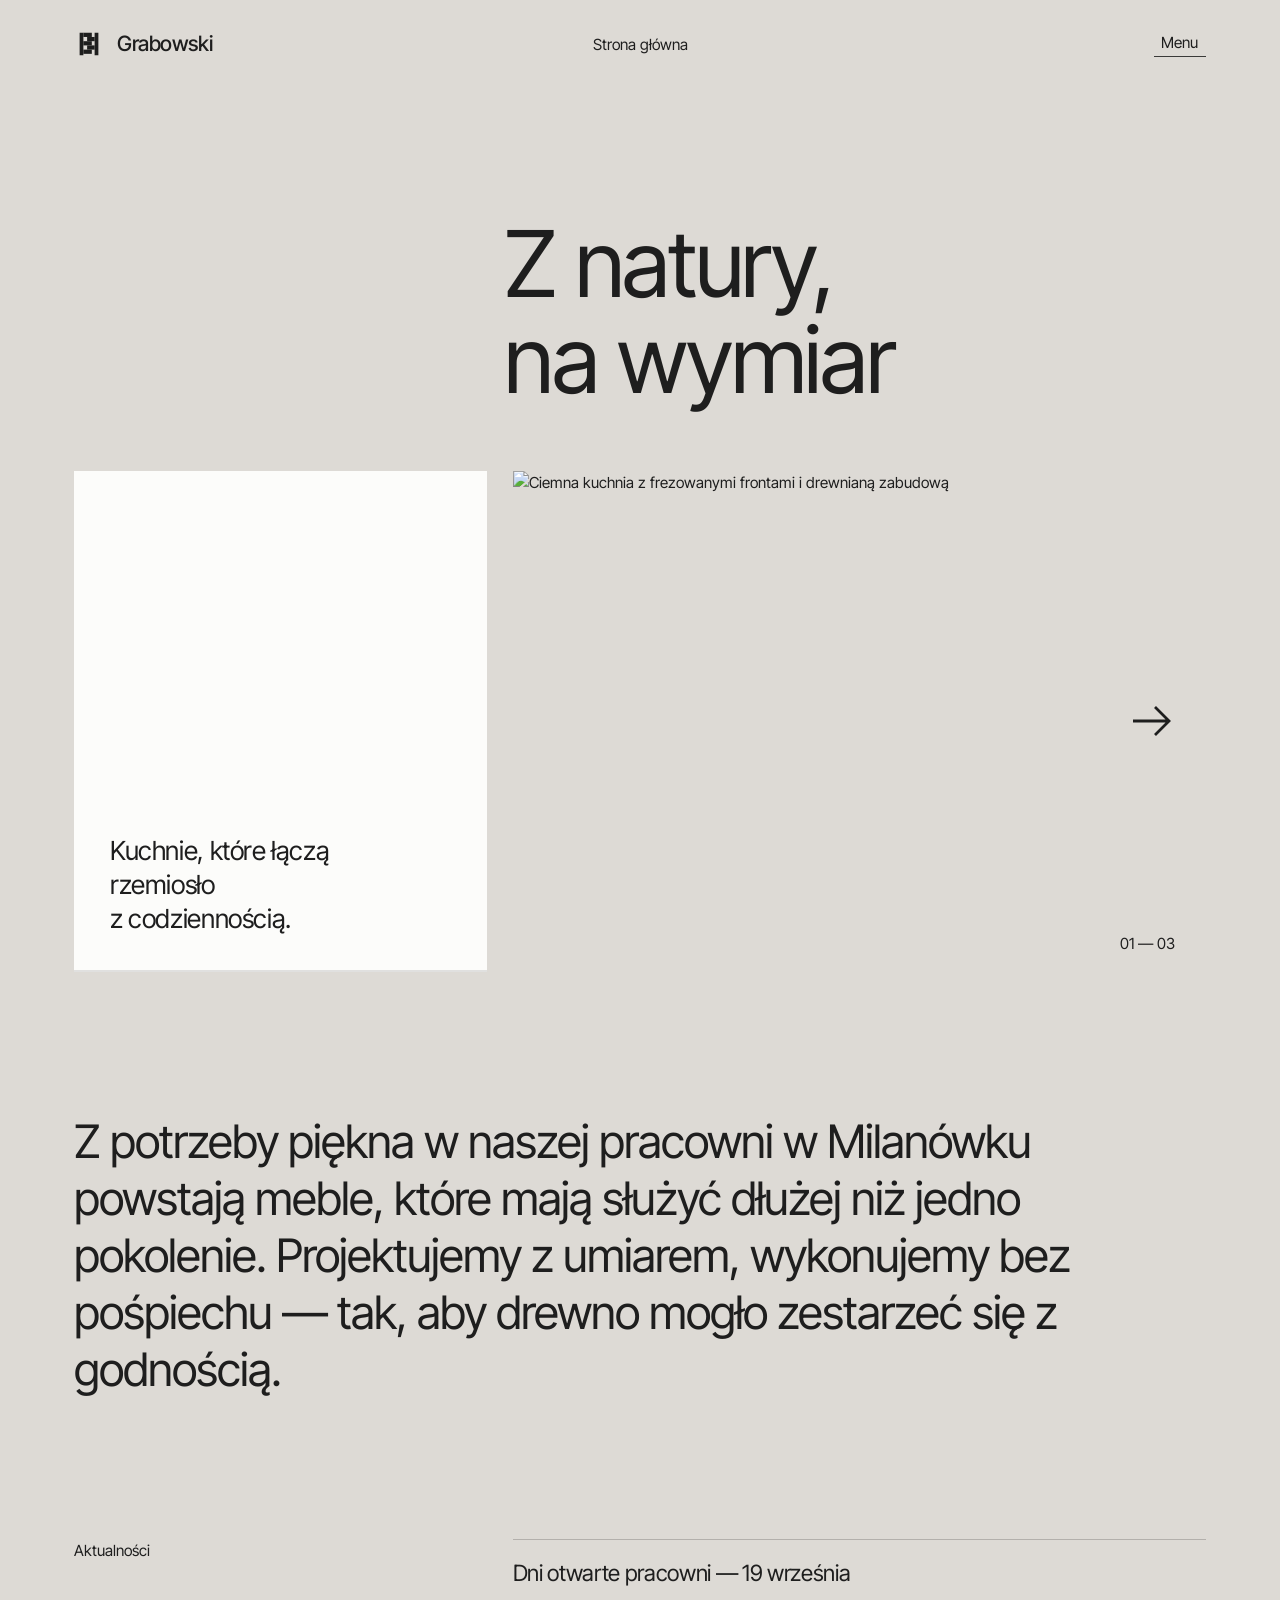
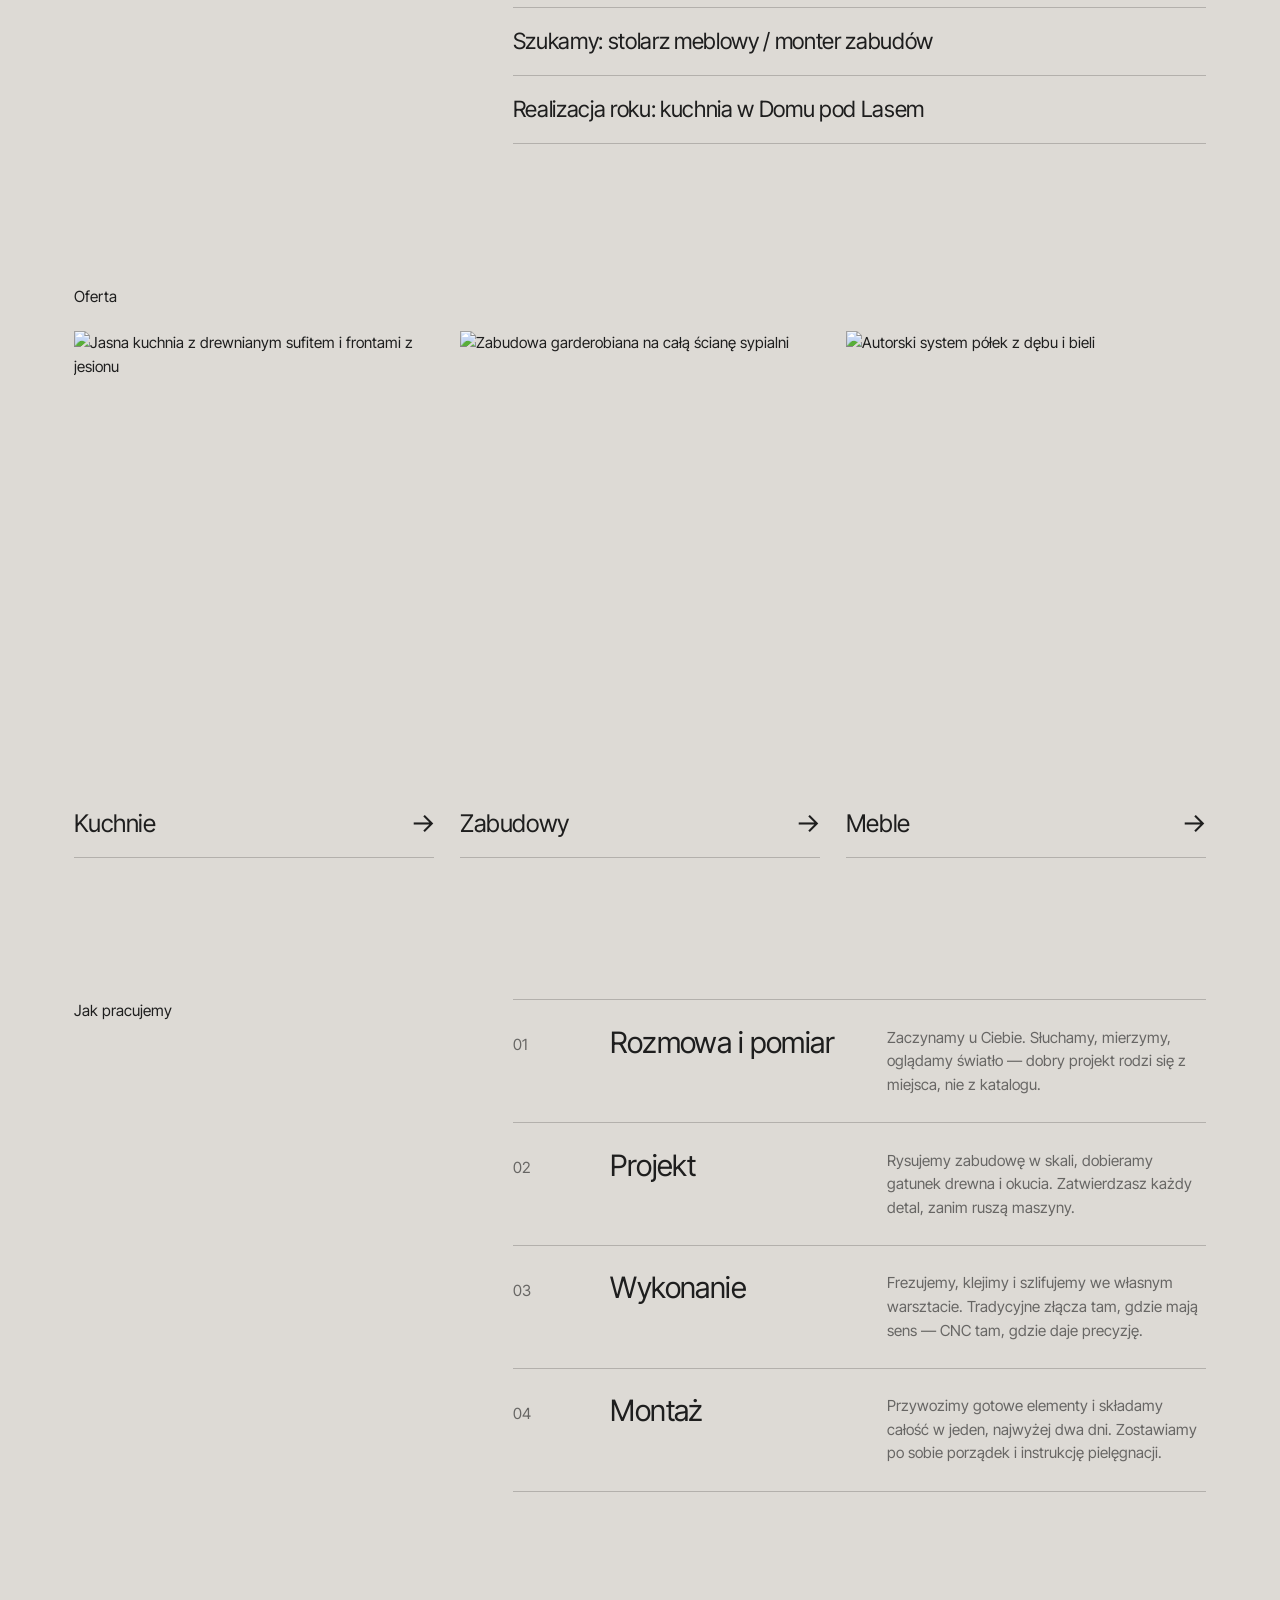
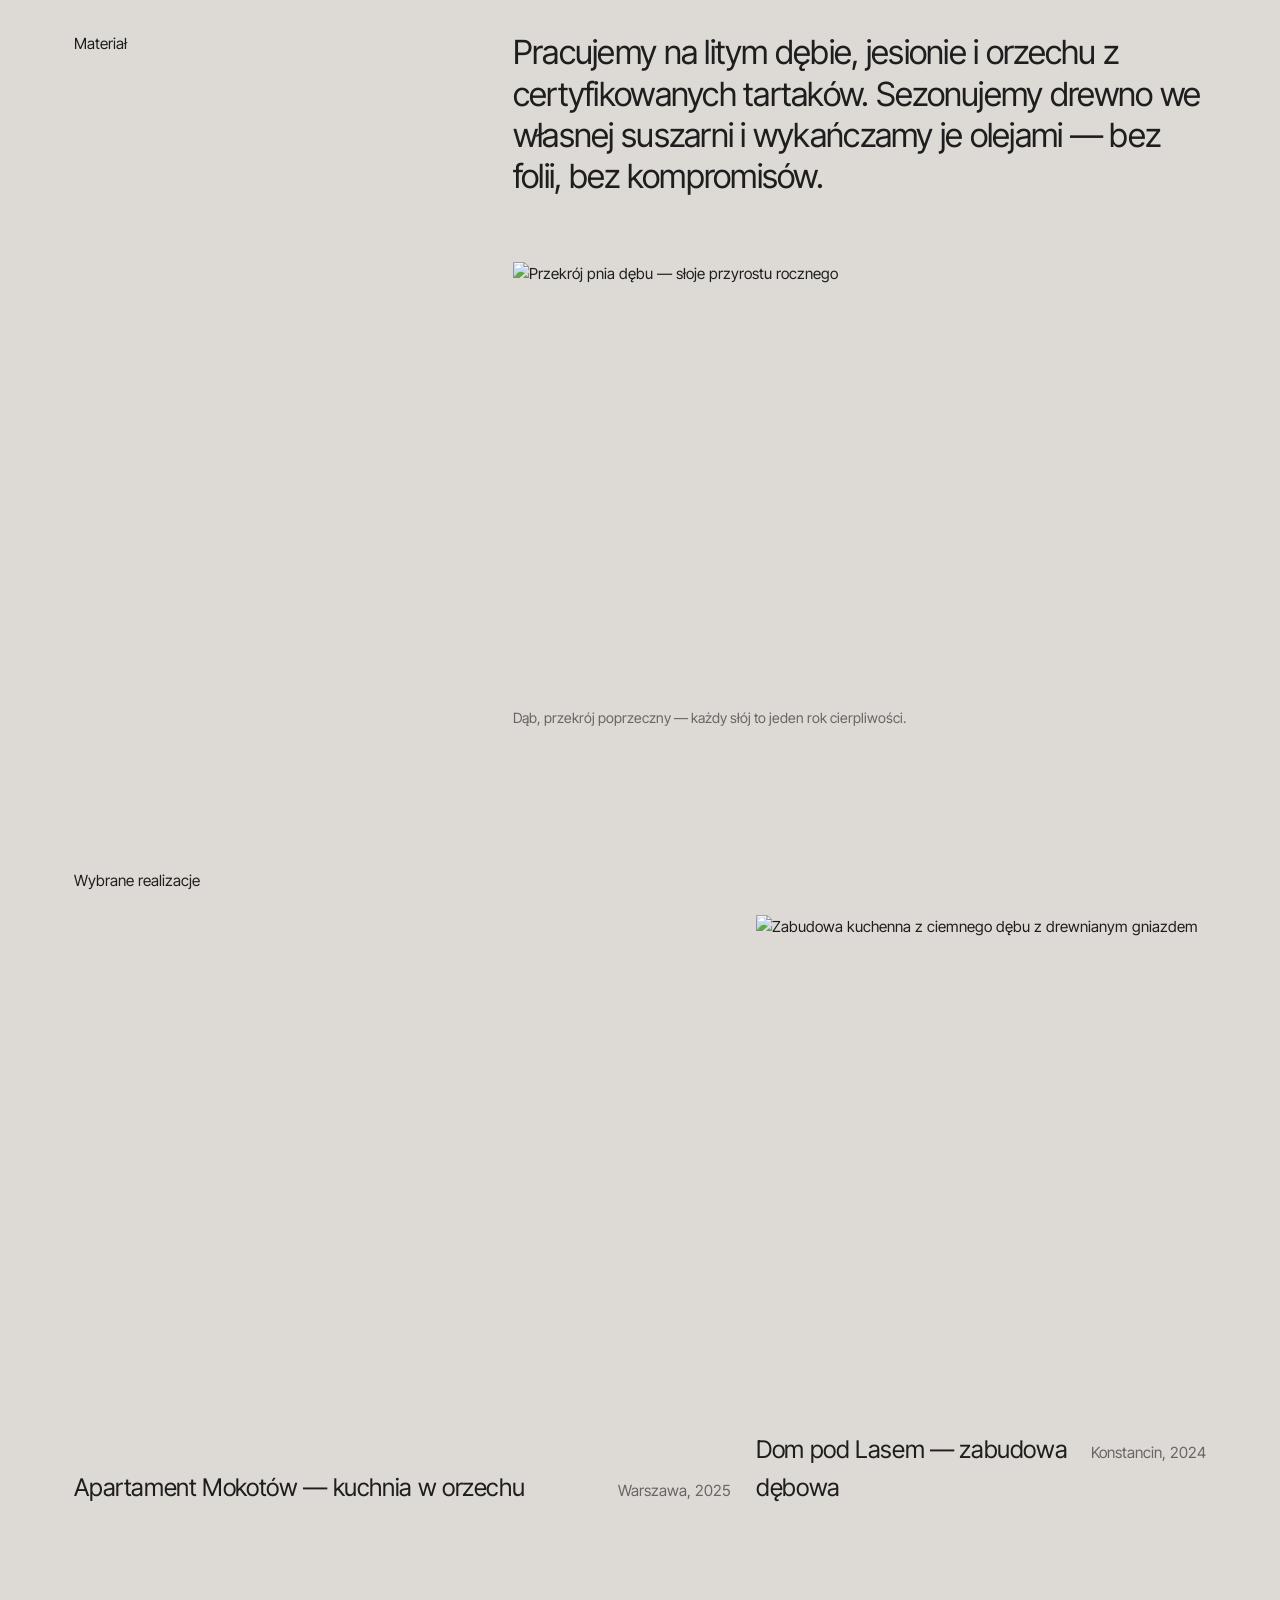
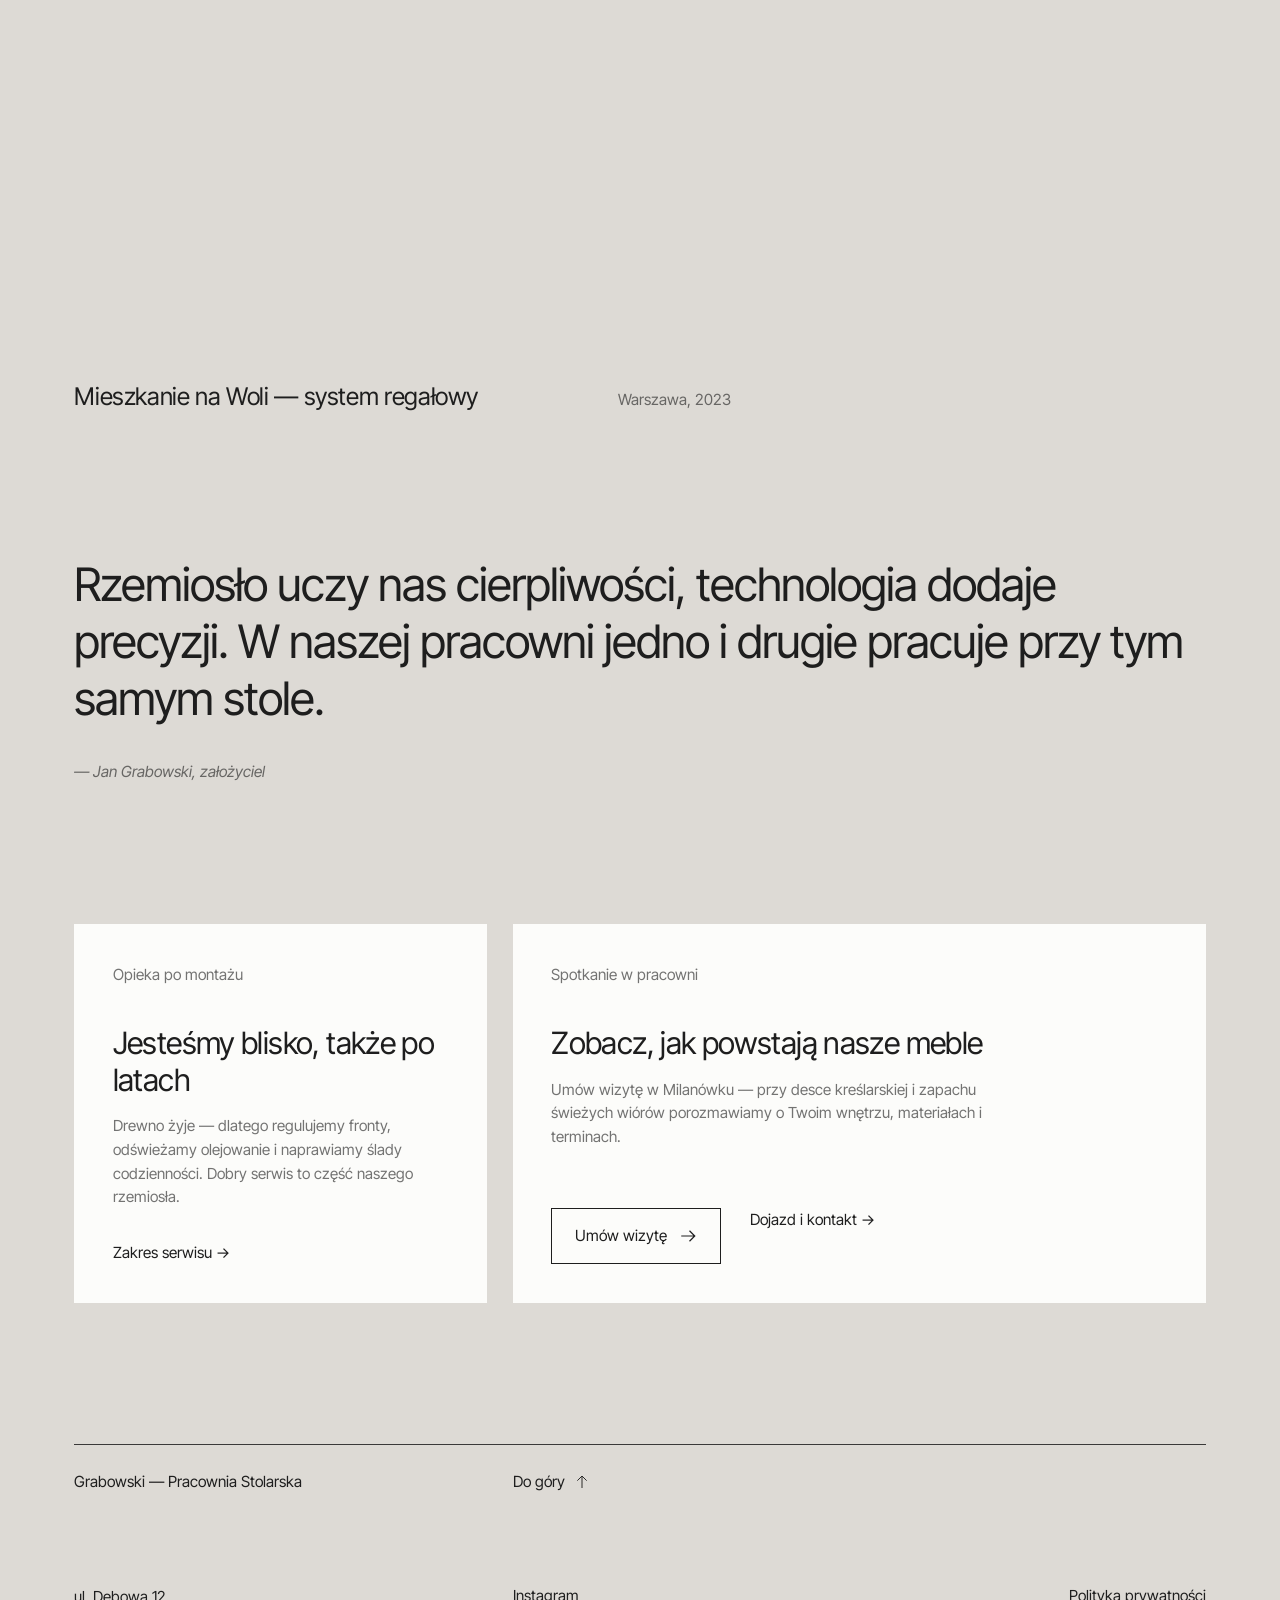
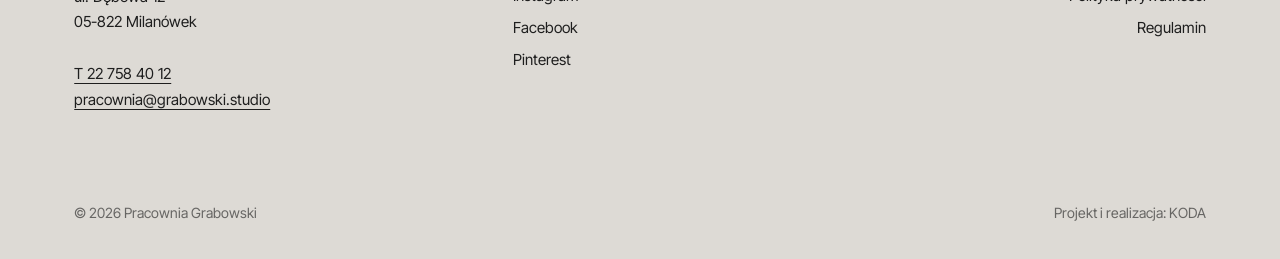
==== index.html @ a8bdc9d4 "Strona portfolio: Grabowski — Pracownia Stolarska Demo strony dla fikcyjnej marki stolarskiej (KODA)" ====
<!DOCTYPE html>
<html lang="pl">
<head>
  <meta charset="UTF-8">
  <meta name="viewport" content="width=device-width, initial-scale=1.0">
  <title>Grabowski — Pracownia Stolarska | Kuchnie, zabudowy i meble na wymiar</title>
  <meta name="description" content="Pracownia stolarska Grabowski. Projektujemy i wykonujemy kuchnie, zabudowy oraz meble z litego drewna — na wymiar, na pokolenia.">
  <meta property="og:title" content="Grabowski — Pracownia Stolarska">
  <meta property="og:description" content="Kuchnie, zabudowy i meble z litego drewna. Z natury, na wymiar.">
  <meta property="og:image" content="https://images.unsplash.com/photo-1622372738946-62e02505feb3?w=1200&q=70&auto=format&fit=crop">
  <link rel="icon" href="data:image/svg+xml,%3Csvg xmlns='http://www.w3.org/2000/svg' viewBox='0 0 64 64'%3E%3Crect width='64' height='64' fill='%23DDDAD5'/%3E%3Cg fill='%231E1E1E'%3E%3Cpath d='M14 10h7v44h-7z'/%3E%3Cpath d='M21 10h17v7H21zM21 25h17v7H21zM21 40h17v7H21z'/%3E%3Cpath d='M43 10h7v44h-7z'/%3E%3Cpath d='M27 17h16v8H27zM27 32h16v8H27zM27 47h16v7H27z' fill='none'/%3E%3Cpath d='M26 17h17v8H26z' opacity='0'/%3E%3Cpath d='M43 17H27v8h16zM43 32H27v8h16z' opacity='0'/%3E%3C/g%3E%3C/svg%3E">
  <meta name="theme-color" content="#DDDAD5">
  <link rel="preconnect" href="https://fonts.googleapis.com">
  <link rel="preconnect" href="https://fonts.gstatic.com" crossorigin>
  <link rel="preconnect" href="https://images.unsplash.com">
  <link href="https://fonts.googleapis.com/css2?family=Inter+Tight:wght@400;500&display=swap" rel="stylesheet">
  <link rel="stylesheet" href="css/style.css">
</head>
<body>

  <!-- ===== INTRO ===== -->
  <div class="intro" data-intro aria-hidden="true">
    <div class="intro__center">
      <svg class="intro__mark" viewBox="0 0 64 64" fill="none" xmlns="http://www.w3.org/2000/svg" aria-hidden="true">
        <g data-mark-left fill="currentColor">
          <rect x="12" y="8"  width="8"  height="48"/>
          <rect x="20" y="8"  width="18" height="9"/>
          <rect x="20" y="26" width="18" height="9"/>
          <rect x="20" y="44" width="18" height="9"/>
        </g>
        <g data-mark-right fill="currentColor">
          <rect x="44" y="8"  width="8"  height="48"/>
          <rect x="28" y="17" width="16" height="9"/>
          <rect x="28" y="35" width="16" height="9"/>
        </g>
      </svg>
      <div class="intro__word">Grabowski</div>
      <div class="intro__sub">Pracownia stolarska</div>
    </div>
  </div>

  <!-- ===== HEADER ===== -->
  <header class="header" data-header>
    <div class="header__inner container">
      <a class="brand" href="#/">
        <svg class="brand__mark" viewBox="0 0 64 64" fill="none" xmlns="http://www.w3.org/2000/svg" aria-hidden="true">
          <g fill="currentColor">
            <rect x="12" y="8"  width="8"  height="48"/>
            <rect x="20" y="8"  width="18" height="9"/>
            <rect x="20" y="26" width="18" height="9"/>
            <rect x="20" y="44" width="18" height="9"/>
            <rect x="44" y="8"  width="8"  height="48"/>
            <rect x="28" y="17" width="16" height="9"/>
            <rect x="28" y="35" width="16" height="9"/>
          </g>
        </svg>
        <span class="brand__name">Grabowski</span>
      </a>

      <div class="header__label" aria-hidden="true">
        <span class="header__label-roll" data-page-label>Strona główna</span>
      </div>

      <div class="header__right">
        <button class="header__back" type="button" data-back hidden>
          <svg viewBox="0 0 24 24" fill="none" xmlns="http://www.w3.org/2000/svg" aria-hidden="true"><path d="M21 12H4M10 5l-7 7 7 7" stroke="currentColor" stroke-width="1.4"/></svg>
          <span data-roll>Wstecz</span>
        </button>
        <button class="header__menu-btn" type="button" data-menu-toggle aria-expanded="false" aria-controls="menu">
          <span class="menu-btn-roll">
            <span class="menu-btn-roll__item">Menu</span>
            <span class="menu-btn-roll__item" aria-hidden="true">Zamknij</span>
          </span>
        </button>
      </div>
    </div>
  </header>

  <!-- ===== KURTYNA PRZEJŚĆ ===== -->
  <div class="veil" data-veil aria-hidden="true"></div>

  <!-- ===== MENU OVERLAY ===== -->
  <nav class="menu" id="menu" data-menu aria-label="Menu główne">
    <div class="container">
      <div class="menu__grid">
        <div class="menu__col">
          <div class="menu__head">
            <span class="menu__title">Oferta</span>
            <span class="menu__sub">Design na każdy dzień</span>
          </div>
          <ul class="menu__list">
            <li><a href="#/oferta/kuchnie" data-roll>Kuchnie</a></li>
            <li><a href="#/oferta/zabudowy" data-roll>Zabudowy na wymiar</a></li>
            <li><a href="#/oferta/meble" data-roll>Meble autorskie</a></li>
            <li><a href="#realizacje" data-scroll-to data-roll>Realizacje</a></li>
          </ul>
        </div>
        <div class="menu__col">
          <div class="menu__head">
            <span class="menu__title">Filozofia</span>
            <span class="menu__sub">W zgodzie z materiałem</span>
          </div>
          <ul class="menu__list">
            <li><a href="#/filozofia" data-roll>Filozofia pracowni</a></li>
            <li><a href="#proces" data-scroll-to data-roll>Nasz proces</a></li>
            <li><a href="#serwis" data-scroll-to data-roll>Serwis i opieka</a></li>
          </ul>
        </div>
        <div class="menu__col">
          <div class="menu__head">
            <span class="menu__title">Pracownia</span>
            <span class="menu__sub">Ludzie i miejsce</span>
          </div>
          <ul class="menu__list">
            <li><a href="#/pracownia" data-roll>O nas</a></li>
            <li><a href="#aktualnosci" data-scroll-to data-roll>Aktualności</a></li>
            <li><a href="#/kontakt" data-roll>Kontakt i wizyta</a></li>
          </ul>
        </div>
      </div>
    </div>
  </nav>
  <div class="menu-backdrop" data-menu-backdrop></div>

  <!-- ===== CUSTOM CURSOR (slider) ===== -->
  <div class="cursor" data-cursor aria-hidden="true">
    <svg viewBox="0 0 24 24" fill="none" xmlns="http://www.w3.org/2000/svg">
      <path d="M3 12h17M14 5l7 7-7 7" stroke="currentColor" stroke-width="1.6"/>
    </svg>
  </div>

  <!-- ===== PAGE ===== -->
  <div id="smooth-wrapper">
    <div id="smooth-content">

      <main id="top">

        <!-- ============ WIDOK: STRONA GŁÓWNA ============ -->
        <div class="view" data-view="home">

        <!-- HERO -->
        <section class="hero container" data-label="Strona główna">
          <h1 class="hero__title" data-hero-title>Z&nbsp;natury,<br>na wymiar</h1>
        </section>

        <!-- SLIDER -->
        <section class="slider container" data-slider aria-label="Wyróżnione tematy">
          <div class="slider__panel">
            <a class="slider__slide is-active" href="#/oferta/kuchnie">
              <h2 class="slider__heading">Kuchnie, które łączą rzemiosło z&nbsp;codziennością.</h2>
            </a>
            <a class="slider__slide" href="#material" data-scroll-to>
              <h2 class="slider__heading">Lite drewno pracuje z&nbsp;nami od czterech pokoleń.</h2>
            </a>
            <a class="slider__slide" href="#/oferta/zabudowy">
              <h2 class="slider__heading">Zabudowy projektowane pod rytm Twojego wnętrza.</h2>
            </a>
            <div class="slider__progress"><span data-slider-progress></span></div>
          </div>

          <div class="slider__stage" data-cursor-zone>
            <figure class="slider__media is-active">
              <img src="https://images.unsplash.com/photo-1622372738946-62e02505feb3?w=1400&q=70&auto=format&fit=crop" srcset="https://images.unsplash.com/photo-1622372738946-62e02505feb3?w=700&q=70&auto=format&fit=crop 700w, https://images.unsplash.com/photo-1622372738946-62e02505feb3?w=1100&q=70&auto=format&fit=crop 1100w, https://images.unsplash.com/photo-1622372738946-62e02505feb3?w=1600&q=70&auto=format&fit=crop 1600w" sizes="(max-width: 900px) 100vw, 62vw" alt="Ciemna kuchnia z frezowanymi frontami i drewnianą zabudową" fetchpriority="high" data-speed="auto">
            </figure>
            <figure class="slider__media">
              <img src="https://images.unsplash.com/photo-1551120738-c3fcea8d0cf8?w=1400&q=70&auto=format&fit=crop" srcset="https://images.unsplash.com/photo-1551120738-c3fcea8d0cf8?w=700&q=70&auto=format&fit=crop 700w, https://images.unsplash.com/photo-1551120738-c3fcea8d0cf8?w=1100&q=70&auto=format&fit=crop 1100w, https://images.unsplash.com/photo-1551120738-c3fcea8d0cf8?w=1600&q=70&auto=format&fit=crop 1600w" sizes="(max-width: 900px) 100vw, 62vw" alt="Iglasty las we mgle — źródło naszego materiału" loading="lazy" decoding="async" data-speed="auto">
            </figure>
            <figure class="slider__media">
              <img src="https://images.unsplash.com/photo-1779648596383-fc041f8bd4da?w=1400&q=70&auto=format&fit=crop" srcset="https://images.unsplash.com/photo-1779648596383-fc041f8bd4da?w=700&q=70&auto=format&fit=crop 700w, https://images.unsplash.com/photo-1779648596383-fc041f8bd4da?w=1100&q=70&auto=format&fit=crop 1100w, https://images.unsplash.com/photo-1779648596383-fc041f8bd4da?w=1600&q=70&auto=format&fit=crop 1600w" sizes="(max-width: 900px) 100vw, 62vw" alt="Zabudowa garderobiana z ryflowanego orzecha" loading="lazy" decoding="async" data-speed="auto">
            </figure>

            <button class="slider__next" type="button" data-slider-next aria-label="Następny slajd">
              <svg viewBox="0 0 24 24" fill="none" xmlns="http://www.w3.org/2000/svg">
                <path d="M3 12h17M14 5l7 7-7 7" stroke="currentColor" stroke-width="1.4"/>
              </svg>
            </button>
            <div class="slider__count"><span class="slider__count-roll"><span data-slider-count>01</span></span>&nbsp;—&nbsp;03</div>
          </div>
        </section>

        <!-- STATEMENT -->
        <section class="statement container" id="pracownia" data-label="Pracownia">
          <p class="statement__text" data-lines>Z potrzeby piękna w naszej pracowni w Milanówku powstają meble, które mają służyć dłużej niż jedno pokolenie. Projektujemy z umiarem, wykonujemy bez pośpiechu — tak, aby drewno mogło zestarzeć się z godnością.</p>
        </section>

        <!-- AKTUALNOŚCI -->
        <section class="news container" id="aktualnosci" data-label="Aktualności">
          <div class="row-split">
            <div class="row-split__label" data-reveal>Aktualności</div>
            <div class="row-split__content">
              <ul class="news__list">
                <li class="news__item" data-news-item>
                  <a class="news__link" href="#wizyta" data-scroll-to data-roll>Dni otwarte pracowni — 19 września</a>
                </li>
                <li class="news__item" data-news-item>
                  <a class="news__link" href="#kontakt" data-scroll-to data-roll>Szukamy: stolarz meblowy / monter zabudów</a>
                </li>
                <li class="news__item" data-news-item>
                  <a class="news__link" href="#/projekt/dom-pod-lasem" data-roll>Realizacja roku: kuchnia w Domu pod Lasem</a>
                </li>
              </ul>
            </div>
          </div>
        </section>

        <!-- OFERTA -->
        <section class="offer container" id="oferta" data-label="Oferta">
          <div class="offer__label" data-reveal>Oferta</div>
          <div class="offer__grid">
            <a class="teaser" href="#/oferta/kuchnie">
              <figure class="teaser__media" data-imgrev>
                <img src="https://images.unsplash.com/photo-1729837149090-764b4272c2d7?w=900&q=70&auto=format&fit=crop" srcset="https://images.unsplash.com/photo-1729837149090-764b4272c2d7?w=500&q=70&auto=format&fit=crop 500w, https://images.unsplash.com/photo-1729837149090-764b4272c2d7?w=900&q=70&auto=format&fit=crop 900w, https://images.unsplash.com/photo-1729837149090-764b4272c2d7?w=1300&q=70&auto=format&fit=crop 1300w" sizes="(max-width: 900px) 100vw, 31vw" alt="Jasna kuchnia z drewnianym sufitem i frontami z jesionu" loading="lazy" decoding="async" data-speed="auto">
              </figure>
              <h3 class="teaser__title"><span data-roll>Kuchnie</span><span class="teaser__arrow" aria-hidden="true">→</span></h3>
            </a>
            <a class="teaser" href="#/oferta/zabudowy">
              <figure class="teaser__media" data-imgrev>
                <img src="https://images.unsplash.com/photo-1760072513393-b9d81f65dd7e?w=900&q=70&auto=format&fit=crop" srcset="https://images.unsplash.com/photo-1760072513393-b9d81f65dd7e?w=500&q=70&auto=format&fit=crop 500w, https://images.unsplash.com/photo-1760072513393-b9d81f65dd7e?w=900&q=70&auto=format&fit=crop 900w, https://images.unsplash.com/photo-1760072513393-b9d81f65dd7e?w=1300&q=70&auto=format&fit=crop 1300w" sizes="(max-width: 900px) 100vw, 31vw" alt="Zabudowa garderobiana na całą ścianę sypialni" loading="lazy" decoding="async" data-speed="auto">
              </figure>
              <h3 class="teaser__title"><span data-roll>Zabudowy</span><span class="teaser__arrow" aria-hidden="true">→</span></h3>
            </a>
            <a class="teaser" href="#/oferta/meble">
              <figure class="teaser__media" data-imgrev>
                <img src="https://images.unsplash.com/photo-1594026112284-02bb6f3352fe?w=900&q=70&auto=format&fit=crop" srcset="https://images.unsplash.com/photo-1594026112284-02bb6f3352fe?w=500&q=70&auto=format&fit=crop 500w, https://images.unsplash.com/photo-1594026112284-02bb6f3352fe?w=900&q=70&auto=format&fit=crop 900w, https://images.unsplash.com/photo-1594026112284-02bb6f3352fe?w=1300&q=70&auto=format&fit=crop 1300w" sizes="(max-width: 900px) 100vw, 31vw" alt="Autorski system półek z dębu i bieli" loading="lazy" decoding="async" data-speed="auto">
              </figure>
              <h3 class="teaser__title"><span data-roll>Meble</span><span class="teaser__arrow" aria-hidden="true">→</span></h3>
            </a>
          </div>
        </section>

        <!-- PROCES -->
        <section class="process container" id="proces" data-label="Proces">
          <div class="row-split">
            <div class="row-split__label" data-reveal>Jak pracujemy</div>
            <div class="row-split__content">
              <ol class="process__list">
                <li class="process__row" data-process-row>
                  <span class="process__num">01</span>
                  <h3 class="process__name">Rozmowa i pomiar</h3>
                  <p class="process__desc">Zaczynamy u Ciebie. Słuchamy, mierzymy, oglądamy światło — dobry projekt rodzi się z miejsca, nie z katalogu.</p>
                </li>
                <li class="process__row" data-process-row>
                  <span class="process__num">02</span>
                  <h3 class="process__name">Projekt</h3>
                  <p class="process__desc">Rysujemy zabudowę w skali, dobieramy gatunek drewna i okucia. Zatwierdzasz każdy detal, zanim ruszą maszyny.</p>
                </li>
                <li class="process__row" data-process-row>
                  <span class="process__num">03</span>
                  <h3 class="process__name">Wykonanie</h3>
                  <p class="process__desc">Frezujemy, klejimy i szlifujemy we własnym warsztacie. Tradycyjne złącza tam, gdzie mają sens — CNC tam, gdzie daje precyzję.</p>
                </li>
                <li class="process__row" data-process-row>
                  <span class="process__num">04</span>
                  <h3 class="process__name">Montaż</h3>
                  <p class="process__desc">Przywozimy gotowe elementy i składamy całość w jeden, najwyżej dwa dni. Zostawiamy po sobie porządek i instrukcję pielęgnacji.</p>
                </li>
              </ol>
            </div>
          </div>
        </section>

        <!-- MATERIAŁ -->
        <section class="material container" id="material" data-label="Materiał">
          <div class="row-split">
            <div class="row-split__label" data-reveal>Materiał</div>
            <div class="row-split__content">
              <p class="statement__text statement__text--sm" data-lines>Pracujemy na litym dębie, jesionie i orzechu z certyfikowanych tartaków. Sezonujemy drewno we własnej suszarni i wykańczamy je olejami — bez folii, bez kompromisów.</p>
              <figure class="material__figure" data-imgrev>
                <img src="https://images.unsplash.com/photo-1515446134809-993c501ca304?w=900&q=70&auto=format&fit=crop" srcset="https://images.unsplash.com/photo-1515446134809-993c501ca304?w=600&q=70&auto=format&fit=crop 600w, https://images.unsplash.com/photo-1515446134809-993c501ca304?w=900&q=70&auto=format&fit=crop 900w, https://images.unsplash.com/photo-1515446134809-993c501ca304?w=1300&q=70&auto=format&fit=crop 1300w" sizes="(max-width: 900px) 92vw, 40vw" alt="Przekrój pnia dębu — słoje przyrostu rocznego" loading="lazy" decoding="async" data-speed="auto">
                <figcaption>Dąb, przekrój poprzeczny — każdy słój to jeden rok cierpliwości.</figcaption>
              </figure>
            </div>
          </div>
        </section>

        <!-- REALIZACJE -->
        <section class="works container" id="realizacje" data-label="Realizacje">
          <div class="works__head">
            <div class="works__label" data-reveal>Wybrane realizacje</div>
          </div>
          <div class="works__grid">
            <a class="work" href="#/projekt/apartament-mokotow">
              <figure class="work__media work__media--wide" data-imgrev>
                <img src="https://images.unsplash.com/photo-1771270731051-9cfbb7222946?w=1100&q=70&auto=format&fit=crop" srcset="https://images.unsplash.com/photo-1771270731051-9cfbb7222946?w=600&q=70&auto=format&fit=crop 600w, https://images.unsplash.com/photo-1771270731051-9cfbb7222946?w=1100&q=70&auto=format&fit=crop 1100w, https://images.unsplash.com/photo-1771270731051-9cfbb7222946?w=1500&q=70&auto=format&fit=crop 1500w" sizes="(max-width: 900px) 100vw, 55vw" alt="Kuchnia w orzechu amerykańskim z czarnym kamieniem" loading="lazy" decoding="async" data-speed="auto">
              </figure>
              <div class="work__meta">
                <h3 class="work__title" data-roll>Apartament Mokotów — kuchnia w orzechu</h3>
                <span class="work__place">Warszawa, 2025</span>
              </div>
            </a>
            <a class="work" href="#/projekt/dom-pod-lasem">
              <figure class="work__media work__media--tall" data-imgrev>
                <img src="https://images.unsplash.com/photo-1774437290626-34d18c49598a?w=900&q=70&auto=format&fit=crop" srcset="https://images.unsplash.com/photo-1774437290626-34d18c49598a?w=500&q=70&auto=format&fit=crop 500w, https://images.unsplash.com/photo-1774437290626-34d18c49598a?w=900&q=70&auto=format&fit=crop 900w, https://images.unsplash.com/photo-1774437290626-34d18c49598a?w=1300&q=70&auto=format&fit=crop 1300w" sizes="(max-width: 900px) 100vw, 38vw" alt="Zabudowa kuchenna z ciemnego dębu z drewnianym gniazdem" loading="lazy" decoding="async" data-speed="auto">
              </figure>
              <div class="work__meta">
                <h3 class="work__title" data-roll>Dom pod Lasem — zabudowa dębowa</h3>
                <span class="work__place">Konstancin, 2024</span>
              </div>
            </a>
            <a class="work" href="#/projekt/mieszkanie-na-woli">
              <figure class="work__media work__media--wide" data-imgrev>
                <img src="https://images.unsplash.com/photo-1593069431672-f903a33c286f?w=1100&q=70&auto=format&fit=crop" srcset="https://images.unsplash.com/photo-1593069431672-f903a33c286f?w=600&q=70&auto=format&fit=crop 600w, https://images.unsplash.com/photo-1593069431672-f903a33c286f?w=1100&q=70&auto=format&fit=crop 1100w, https://images.unsplash.com/photo-1593069431672-f903a33c286f?w=1500&q=70&auto=format&fit=crop 1500w" sizes="(max-width: 900px) 100vw, 55vw" alt="Regały z orzecha i bieli w mieszkaniu na Woli" loading="lazy" decoding="async" data-speed="auto">
              </figure>
              <div class="work__meta">
                <h3 class="work__title" data-roll>Mieszkanie na Woli — system regałowy</h3>
                <span class="work__place">Warszawa, 2023</span>
              </div>
            </a>
          </div>
        </section>

        <!-- QUOTE -->
        <section class="quote container">
          <blockquote class="quote__block">
            <p class="statement__text" data-lines>Rzemiosło uczy nas cierpliwości, technologia dodaje precyzji. W naszej pracowni jedno i drugie pracuje przy tym samym stole.</p>
            <cite class="quote__cite" data-reveal>— Jan Grabowski, założyciel</cite>
          </blockquote>
        </section>

        <!-- KARTY -->
        <section class="cards container" id="serwis">
          <div class="cards__grid">
            <div class="card" data-reveal>
              <span class="card__label">Opieka po montażu</span>
              <h3 class="card__title">Jesteśmy blisko, także po latach</h3>
              <p class="card__text">Drewno żyje — dlatego regulujemy fronty, odświeżamy olejowanie i naprawiamy ślady codzienności. Dobry serwis to część naszego rzemiosła.</p>
              <a class="card__link" href="#kontakt" data-scroll-to data-roll>Zakres serwisu&nbsp;→</a>
            </div>
            <div class="card" id="wizyta" data-reveal>
              <span class="card__label">Spotkanie w pracowni</span>
              <h3 class="card__title">Zobacz, jak powstają nasze meble</h3>
              <p class="card__text">Umów wizytę w Milanówku — przy desce kreślarskiej i zapachu świeżych wiórów porozmawiamy o Twoim wnętrzu, materiałach i terminach.</p>
              <div class="card__actions">
                <a class="btn" href="#/kontakt">Umów wizytę <svg viewBox="0 0 24 24" fill="none" xmlns="http://www.w3.org/2000/svg"><path d="M3 12h17M14 5l7 7-7 7" stroke="currentColor" stroke-width="1.6"/></svg></a>
                <a class="card__link" href="#/kontakt" data-roll>Dojazd i kontakt&nbsp;→</a>
              </div>
            </div>
          </div>
        </section>

        </div><!-- /widok home -->

        <!-- ============ WIDOK: PODSTRONY (renderowane przez JS) ============ -->
        <div class="view" data-view="page" hidden></div>

        <!-- FOOTER (wspólny) -->
        <footer class="footer container" id="kontakt" data-label="Kontakt">
          <div class="footer__rule"></div>
          <div class="footer__top">
            <span class="footer__name">Grabowski — Pracownia Stolarska</span>
            <button class="footer__up" type="button" data-to-top>
              <span data-roll>Do góry</span>
              <svg viewBox="0 0 24 24" fill="none" xmlns="http://www.w3.org/2000/svg"><path d="M12 21V4M5 10l7-7 7 7" stroke="currentColor" stroke-width="1.4"/></svg>
            </button>
          </div>
          <div class="footer__cols">
            <address class="footer__address">
              ul. Dębowa 12<br>
              05-822 Milanówek<br><br>
              <a href="tel:+48227584012" class="footer__contact-link">T 22 758 40 12</a><br>
              <a href="mailto:pracownia@grabowski.studio" class="footer__contact-link">pracownia@grabowski.studio</a>
            </address>
            <ul class="footer__social">
              <li><a href="#" data-roll>Instagram</a></li>
              <li><a href="#" data-roll>Facebook</a></li>
              <li><a href="#" data-roll>Pinterest</a></li>
            </ul>
            <ul class="footer__legal">
              <li><a href="#" data-roll>Polityka prywatności</a></li>
              <li><a href="#" data-roll>Regulamin</a></li>
            </ul>
          </div>
          <div class="footer__bottom">
            <span>© 2026 Pracownia Grabowski</span>
            <span>Projekt i realizacja: KODA</span>
          </div>
        </footer>

      </main>
    </div>
  </div>

  <script src="https://cdn.jsdelivr.net/npm/gsap@3.13.0/dist/gsap.min.js"></script>
  <script src="https://cdn.jsdelivr.net/npm/gsap@3.13.0/dist/ScrollTrigger.min.js"></script>
  <script src="https://cdn.jsdelivr.net/npm/gsap@3.13.0/dist/ScrollSmoother.min.js"></script>
  <script src="https://cdn.jsdelivr.net/npm/gsap@3.13.0/dist/SplitText.min.js"></script>
  <script src="js/main.js"></script>
</body>
</html>
---- css/style.css ----
/* ============================================================
   GRABOWSKI — Pracownia Stolarska
   Projekt portfolio © KODA 2026
   ============================================================ */

:root {
  --bg: #DDDAD5;
  --ink: #1E1E1E;
  --ink-soft: rgba(30, 30, 30, 0.62);
  --card: #FCFCFA;
  --line: rgba(30, 30, 30, 0.22);
  --line-strong: rgba(30, 30, 30, 0.85);

  --font: "Inter Tight", "Helvetica Neue", Helvetica, Arial, sans-serif;

  --fs-hero: clamp(3.0rem, 7.2vw, 6.5rem);
  --fs-statement: clamp(1.75rem, 3.6vw, 3.45rem);
  --fs-statement-sm: clamp(1.45rem, 2.6vw, 2.4rem);
  --fs-slider: clamp(1.35rem, 2.05vw, 2.0rem);
  --fs-h3: clamp(1.3rem, 1.9vw, 1.75rem);
  --fs-news: clamp(1.15rem, 1.75vw, 1.5rem);
  --fs-body: clamp(0.95rem, 1.05vw, 1.06rem);
  --fs-label: 0.96rem;
  --fs-small: 0.88rem;

  --pad: clamp(1.25rem, 5.8vw, 6rem);
  --gap: clamp(1.25rem, 2vw, 1.75rem);
  --sect: clamp(5.5rem, 11vw, 11rem);

  --ease-out: cubic-bezier(0.22, 1, 0.36, 1);
  --ease-roll: cubic-bezier(0.76, 0, 0.24, 1);
}

/* ---------- Reset ---------- */
*, *::before, *::after { box-sizing: border-box; margin: 0; padding: 0; }

html { scroll-behavior: auto; }

body {
  background: var(--bg);
  color: var(--ink);
  font-family: var(--font);
  font-size: var(--fs-body);
  font-weight: 400;
  line-height: 1.55;
  -webkit-font-smoothing: antialiased;
  text-rendering: optimizeLegibility;
  overflow-x: clip;
}

img { display: block; width: 100%; height: 100%; object-fit: cover; }
a { color: inherit; text-decoration: none; }
ul, ol { list-style: none; }
button { font: inherit; color: inherit; background: none; border: 0; cursor: pointer; }
address { font-style: normal; }
figure { position: relative; }

::selection { background: var(--ink); color: var(--bg); }

.container {
  padding-inline: var(--pad);
  max-width: 1760px;
  margin-inline: auto;
}

.sr-only {
  position: absolute;
  width: 1px; height: 1px;
  padding: 0; margin: -1px;
  overflow: hidden;
  clip: rect(0 0 0 0);
  white-space: nowrap;
  border: 0;
}

/* ============================================================
   INTRO OVERLAY
   ============================================================ */
.intro {
  position: fixed;
  inset: 0;
  z-index: 100;
  background: var(--bg);
  display: grid;
  place-items: center;
}

.intro__center { text-align: center; }

.intro__mark {
  width: clamp(56px, 7vw, 84px);
  height: auto;
  color: var(--ink);
  margin-inline: auto;
}

.intro__word {
  margin-top: 1.4rem;
  font-size: clamp(1.4rem, 2.4vw, 2rem);
  font-weight: 500;
  letter-spacing: -0.02em;
}

.intro__sub {
  margin-top: 0.45rem;
  font-size: var(--fs-small);
  letter-spacing: 0.16em;
  text-transform: uppercase;
  color: var(--ink-soft);
}

.js .intro__word, .js .intro__sub { opacity: 0; }
html:not(.js) .intro { display: none; }

/* ============================================================
   HEADER
   ============================================================ */
.header {
  position: fixed;
  top: 0; left: 0; right: 0;
  z-index: 60;
  transition: background-color 0.4s var(--ease-out);
}

.header__inner {
  display: grid;
  grid-template-columns: 1fr auto 1fr;
  align-items: center;
  padding-block: clamp(1rem, 2.2vw, 1.75rem);
  transition: padding 0.4s var(--ease-out);
}

.header.is-scrolled { background: var(--card); }
.header.is-scrolled .header__inner { padding-block: 0.9rem; }
.header.is-scrolled::after {
  content: "";
  position: absolute;
  left: 0; right: 0; bottom: 0;
  height: 1px;
  background: var(--line);
}

.brand {
  display: inline-flex;
  align-items: center;
  gap: 0.8rem;
  justify-self: start;
}

.brand__mark { width: 30px; height: 30px; color: var(--ink); flex: none; }

.brand__name {
  font-size: 1.32rem;
  font-weight: 500;
  letter-spacing: -0.02em;
}

.header__label {
  overflow: hidden;
  font-size: var(--fs-label);
  line-height: 1.4;
}

.header__label-roll { display: block; }

.header__right {
  justify-self: end;
  display: inline-flex;
  align-items: center;
  gap: clamp(1.2rem, 2.4vw, 2.4rem);
}

.header__back {
  display: inline-flex;
  align-items: center;
  gap: 0.55rem;
  font-size: var(--fs-label);
  line-height: 1.4;
}

.header__back[hidden] { display: none; }

.header__back svg { width: 17px; height: 17px; transition: transform 0.35s var(--ease-out); }
.header__back:hover svg { transform: translateX(-4px); }

.header__menu-btn {
  font-size: var(--fs-label);
  line-height: 1.4;
  padding-bottom: 2px;
  border-bottom: 1px solid var(--line-strong);
}

.menu-btn-roll {
  display: block;
  overflow: hidden;
  position: relative;
  height: 1.4em;
}

.menu-btn-roll__item {
  display: block;
  height: 1.4em;
  transition: transform 0.5s var(--ease-roll);
}

.menu-open .menu-btn-roll__item { transform: translateY(-100%); }

/* ============================================================
   MENU OVERLAY
   ============================================================ */
.menu {
  position: fixed;
  top: 0; left: 0; right: 0;
  z-index: 55;
  background: var(--card);
  padding-top: clamp(5.5rem, 9vw, 7.5rem);
  padding-bottom: clamp(2.5rem, 4vw, 4rem);
  /* pozycję startową (yPercent: -101) ustawia GSAP — nie dublować w CSS,
     bo computed matrix w px zatruwa cache transformów GSAP-a */
  visibility: hidden;
}

.menu__grid {
  margin-left: 38%;
  display: grid;
  grid-template-columns: repeat(3, 1fr);
  gap: var(--gap);
}

.menu__head { display: flex; flex-direction: column; gap: 0.15rem; }
.menu__title { font-weight: 500; font-size: 1.05rem; }
.menu__sub { font-size: var(--fs-small); color: var(--ink-soft); }

.menu__list {
  margin-top: 2.2rem;
  display: flex;
  flex-direction: column;
  gap: 1.05rem;
}

.menu__list a { font-size: 1.16rem; letter-spacing: -0.01em; }

.menu-backdrop {
  position: fixed;
  inset: 0;
  z-index: 50;
  background: rgba(22, 22, 20, 0.38);
  opacity: 0;
  visibility: hidden;
}

/* ============================================================
   CUSTOM CURSOR
   ============================================================ */
.cursor {
  position: fixed;
  top: 0; left: 0;
  z-index: 90;
  width: 64px; height: 64px;
  margin: -32px 0 0 -32px;
  border-radius: 50%;
  background: var(--card);
  color: var(--ink);
  display: grid;
  place-items: center;
  pointer-events: none;
  opacity: 0;
  transform: scale(0.6);
}

.cursor svg { width: 22px; height: 22px; }

@media (hover: none), (pointer: coarse) {
  .cursor { display: none; }
}

/* ============================================================
   KURTYNA PRZEJŚĆ MIĘDZY WIDOKAMI
   ============================================================ */
.veil {
  position: fixed;
  inset: 0;
  z-index: 80;
  background: var(--bg);
  visibility: hidden;
  /* clip-path animuje GSAP */
}

/* ============================================================
   HERO
   ============================================================ */
.hero {
  padding-top: clamp(9rem, 24vh, 15rem);
}

.hero__title {
  margin-left: 38%;
  font-size: var(--fs-hero);
  font-weight: 400;
  line-height: 1.04;
  letter-spacing: -0.025em;
}

/* ============================================================
   SLIDER
   ============================================================ */
.slider {
  margin-top: clamp(3rem, 7vh, 5.5rem);
  display: grid;
  grid-template-columns: 36.5% 1fr;
  gap: var(--gap);
}

.slider__panel {
  position: relative;
  background: var(--card);
  overflow: hidden;
  min-height: 100%;
}

.slider__slide {
  position: absolute;
  inset: 0;
  display: flex;
  align-items: flex-end;
  padding: clamp(1.5rem, 2.8vw, 3.4rem);
  visibility: hidden;
  pointer-events: none;
}

.slider__slide.is-active { visibility: visible; pointer-events: auto; }

.slider__heading {
  font-size: var(--fs-slider);
  font-weight: 400;
  line-height: 1.3;
  letter-spacing: -0.015em;
  max-width: 18ch;
}

.slider__progress {
  position: absolute;
  left: 0; right: 0; bottom: 0;
  height: 2px;
  background: rgba(30, 30, 30, 0.12);
}

.slider__progress span {
  display: block;
  height: 100%;
  background: var(--ink);
  transform: scaleX(0);
  transform-origin: left center;
}

.slider__stage {
  position: relative;
  overflow: hidden;
  aspect-ratio: 13 / 9.4;
  max-height: 74vh;
  cursor: none;
}

.slider__media {
  position: absolute;
  inset: 0;
  visibility: hidden;
}

.slider__media.is-active { visibility: visible; }

.slider__media img { will-change: transform; }

.slider__next {
  position: absolute;
  right: clamp(1rem, 2.4vw, 2.2rem);
  top: 50%;
  transform: translateY(-50%);
  width: 48px; height: 48px;
  color: var(--ink);
  z-index: 3;
}

.slider__next svg { width: 100%; height: 100%; }

.slider__count {
  position: absolute;
  right: clamp(1rem, 2.4vw, 2.2rem);
  bottom: 1rem;
  z-index: 3;
  display: inline-flex;
  align-items: baseline;
  font-size: var(--fs-label);
  color: var(--ink);
}

.slider__count-roll {
  display: inline-block;
  overflow: hidden;
  height: 1.4em;
}

.slider__count-roll span { display: block; }

/* ============================================================
   STATEMENT / QUOTE
   ============================================================ */
.statement { padding-top: var(--sect); }

.statement__text {
  font-size: var(--fs-statement);
  font-weight: 400;
  line-height: 1.24;
  letter-spacing: -0.022em;
  max-width: 28em;
}

.statement__text--sm {
  font-size: var(--fs-statement-sm);
  max-width: 24em;
}

.quote { padding-top: var(--sect); }

.quote__cite {
  display: block;
  margin-top: 2rem;
  font-size: var(--fs-label);
  color: var(--ink-soft);
}

/* ============================================================
   ROW SPLIT (label | content)
   ============================================================ */
.row-split {
  display: grid;
  grid-template-columns: 36.5% 1fr;
  gap: var(--gap);
  align-items: start;
}

.row-split__label,
.offer__label,
.works__label {
  font-size: var(--fs-label);
  color: var(--ink);
}

/* ============================================================
   NEWS
   ============================================================ */
.news { padding-top: var(--sect); }

.news__item { border-top: 1px solid var(--line); overflow: hidden; }
.news__item:last-child { border-bottom: 1px solid var(--line); }

.news__link {
  display: inline-block;
  padding-block: 1.15rem;
  font-size: var(--fs-news);
  letter-spacing: -0.015em;
  line-height: 1.35;
}

/* ============================================================
   OFERTA — TEASERY
   ============================================================ */
.offer { padding-top: var(--sect); }

.offer__grid {
  margin-top: 1.4rem;
  display: grid;
  grid-template-columns: repeat(3, 1fr);
  gap: var(--gap);
}

.teaser { display: block; }

.teaser__media {
  overflow: hidden;
  aspect-ratio: 3 / 3.8;
}

.teaser__media img {
  transition: transform 1.3s var(--ease-out);
  will-change: transform;
}

.teaser:hover .teaser__media img { transform: scale(1.055); }

.teaser__title {
  margin-top: 0.95rem;
  padding-bottom: 0.85rem;
  border-bottom: 1px solid var(--line);
  font-size: var(--fs-h3);
  font-weight: 400;
  letter-spacing: -0.015em;
  display: flex;
  align-items: baseline;
  justify-content: space-between;
  gap: 1rem;
}

.teaser__arrow {
  font-size: 1.1em;
  transition: transform 0.45s var(--ease-out);
}

.teaser:hover .teaser__arrow { transform: translateX(6px); }

/* ============================================================
   PROCES
   ============================================================ */
.process { padding-top: var(--sect); }

.process__row {
  display: grid;
  grid-template-columns: 4.5rem 1fr 46%;
  gap: var(--gap);
  align-items: start;
  padding-block: 1.6rem;
  border-top: 1px solid var(--line);
}

.process__list .process__row:last-child { border-bottom: 1px solid var(--line); }

.process__num { font-size: var(--fs-label); color: var(--ink-soft); padding-top: 0.45rem; }

.process__name {
  font-size: clamp(1.35rem, 2.3vw, 2.1rem);
  font-weight: 400;
  letter-spacing: -0.02em;
  line-height: 1.15;
}

.process__desc { color: var(--ink-soft); max-width: 44ch; }

/* ============================================================
   MATERIAŁ
   ============================================================ */
.material { padding-top: var(--sect); }

.material__figure {
  margin-top: clamp(2.5rem, 5vw, 4.5rem);
  width: min(620px, 78%);
  overflow: hidden;
}

.material__figure img { aspect-ratio: 5 / 4; }

.material__figure figcaption {
  margin-top: 0.8rem;
  font-size: var(--fs-small);
  color: var(--ink-soft);
}

/* ============================================================
   REALIZACJE
   ============================================================ */
.works { padding-top: var(--sect); }

.works__grid {
  margin-top: 1.4rem;
  display: grid;
  grid-template-columns: 58% 1fr;
  gap: var(--gap);
  align-items: end;
}

.work { display: block; }

.work__media { overflow: hidden; }
.work__media--wide { aspect-ratio: 16 / 10.5; }
.work__media--tall { aspect-ratio: 4 / 4.45; }

.work__media img {
  transition: transform 1.3s var(--ease-out);
  will-change: transform;
}

.work:hover .work__media img { transform: scale(1.05); }

.work__meta {
  margin-top: 0.95rem;
  display: flex;
  align-items: baseline;
  justify-content: space-between;
  gap: 1rem;
}

.work__title {
  font-size: var(--fs-h3);
  font-weight: 400;
  letter-spacing: -0.015em;
}

.work__place { font-size: var(--fs-label); color: var(--ink-soft); flex: none; }

/* ============================================================
   KARTY
   ============================================================ */
.cards { padding-top: var(--sect); }

.cards__grid {
  display: grid;
  grid-template-columns: 36.5% 1fr;
  gap: var(--gap);
  align-items: stretch;
}

.card {
  background: var(--card);
  padding: clamp(1.6rem, 3vw, 3.4rem);
  min-height: clamp(20rem, 42vh, 26rem);
  display: flex;
  flex-direction: column;
}

.card__label { font-size: var(--fs-label); color: var(--ink-soft); }

.card__title {
  margin-top: 2.4rem;
  font-size: clamp(1.5rem, 2.4vw, 2.1rem);
  font-weight: 400;
  letter-spacing: -0.02em;
  line-height: 1.2;
  max-width: 18em;
}

.card__text {
  margin-top: 1rem;
  color: var(--ink-soft);
  max-width: 52ch;
}

.card__link {
  margin-top: auto;
  padding-top: 2rem;
  align-self: flex-start;
  font-size: var(--fs-label);
}

.card__actions {
  margin-top: auto;
  padding-top: 2rem;
  display: flex;
  align-items: center;
  gap: 1.8rem;
  flex-wrap: wrap;
}

.card__actions .card__link { margin-top: 0; padding-top: 0; }

.btn {
  display: inline-flex;
  align-items: center;
  gap: 0.8rem;
  border: 1px solid var(--ink);
  padding: 0.95rem 1.4rem;
  font-size: var(--fs-label);
  transition: background-color 0.35s var(--ease-out), color 0.35s var(--ease-out);
}

.btn svg { width: 18px; height: 18px; transition: transform 0.35s var(--ease-out); }

.btn:hover { background: var(--ink); color: var(--card); }
.btn:hover svg { transform: translateX(4px); }

/* ============================================================
   FOOTER
   ============================================================ */
.footer { padding-top: var(--sect); padding-bottom: 2.2rem; }

.footer__rule { height: 1px; background: var(--line-strong); }

.footer__top {
  margin-top: 1.6rem;
  display: grid;
  grid-template-columns: 36.5% 1fr;
  gap: var(--gap);
  align-items: baseline;
}

.footer__name { font-size: var(--fs-label); }

.footer__up {
  justify-self: start;
  display: inline-flex;
  align-items: center;
  gap: 0.6rem;
  font-size: var(--fs-label);
}

.footer__up svg { width: 16px; height: 16px; transition: transform 0.35s var(--ease-out); }
.footer__up:hover svg { transform: translateY(-4px); }

.footer__cols {
  margin-top: clamp(3.5rem, 7vw, 6rem);
  display: grid;
  grid-template-columns: 36.5% 1fr 1fr;
  gap: var(--gap);
  align-items: start;
}

.footer__address { line-height: 1.7; }

.footer__contact-link {
  text-decoration: underline;
  text-underline-offset: 4px;
  text-decoration-thickness: 1px;
}

.footer__social, .footer__legal {
  display: flex;
  flex-direction: column;
  gap: 0.55rem;
}

.footer__legal { align-items: end; text-align: right; }

.footer__bottom {
  margin-top: clamp(3.5rem, 7vw, 6rem);
  display: flex;
  justify-content: space-between;
  gap: 1rem;
  font-size: var(--fs-small);
  color: var(--ink-soft);
}

/* ============================================================
   PODSTRONY — WSPÓLNE
   ============================================================ */
.page-hero {
  padding-top: clamp(8rem, 20vh, 13rem);
}

.page-hero__title {
  margin-left: 38%;
  font-size: clamp(2.5rem, 5.4vw, 5rem);
  font-weight: 400;
  line-height: 1.08;
  letter-spacing: -0.025em;
  max-width: 16em;
}

/* ============================================================
   PSLIDER — pełnoszerokościowy slider ofertowy
   ============================================================ */
.pslider {
  margin-top: clamp(3rem, 7vh, 5.5rem);
  position: relative;
}

.pslider__viewport {
  position: relative;
  overflow: hidden;
  aspect-ratio: 16 / 8.4;
  max-height: 78vh;
  cursor: none;
}

.pslider__media {
  position: absolute;
  inset: 0;
  visibility: hidden;
}

.pslider__media.is-active { visibility: visible; }
.pslider__media img { will-change: transform; }

.pslider__next {
  position: absolute;
  right: clamp(1rem, 2.4vw, 2.2rem);
  top: 50%;
  transform: translateY(-50%);
  width: 48px; height: 48px;
  color: var(--ink);
  z-index: 3;
}

.pslider__next svg { width: 100%; height: 100%; }

.pslider__count {
  margin-top: 0.9rem;
  display: flex;
  justify-content: flex-end;
  align-items: baseline;
  font-size: var(--fs-label);
}

.pslider__count-roll {
  display: inline-block;
  overflow: hidden;
  height: 1.4em;
}

.pslider__count-roll span { display: block; }

/* ============================================================
   PODSTRONA OFERTY — szczegóły, siatka projektów
   ============================================================ */
.page-section { padding-top: var(--sect); }

.pgrid {
  margin-top: 1.4rem;
  display: grid;
  grid-template-columns: 1fr 1fr;
  gap: var(--gap);
  align-items: start;
}

.pgrid .work__media { aspect-ratio: 16 / 10.5; }

/* ============================================================
   PODSTRONA PROJEKTU — pozioma galeria
   ============================================================ */
.hgallery {
  margin-top: clamp(4.5rem, 11vh, 7.5rem);
  overflow: hidden;
}

.hgallery__track {
  display: flex;
  align-items: stretch;
  gap: var(--gap);
  height: clamp(22rem, 72vh, 46rem);
  padding-left: var(--pad);
  width: max-content;
  will-change: transform;
}

.hgallery__item {
  flex: none;
  height: 100%;
  overflow: hidden;
}

.hgallery__item img {
  height: 100%;
  width: 100%;
}

.hgallery__item--text {
  width: clamp(18rem, 34vw, 30rem);
  display: flex;
  flex-direction: column;
  justify-content: flex-end;
  padding-right: clamp(1rem, 3vw, 3rem);
}

.hgallery__desc { font-size: clamp(1rem, 1.25vw, 1.2rem); line-height: 1.6; }

.hgallery__credits {
  margin-top: 1.4rem;
  font-size: var(--fs-small);
  color: var(--ink-soft);
}

/* fallback bez pinowania (reduced motion / boot w tle) */
.hgallery--static { overflow: visible; }
.hgallery--static .hgallery__track {
  flex-direction: column;
  height: auto;
  width: auto;
  padding-right: var(--pad);
  align-items: flex-start;
}
.hgallery--static .hgallery__item { height: auto; max-width: 56rem; }
.hgallery--static .hgallery__item img { aspect-ratio: 3 / 2; }
.hgallery--static .hgallery__item--text { width: min(40rem, 100%); padding: 0 0 1rem; }

/* kafel końcowy galerii — nawigacja dalej */
.hgallery__item--end {
  width: clamp(20rem, 36vw, 32rem);
  display: flex;
  flex-direction: column;
  justify-content: center;
  align-items: flex-start;
  gap: 1.1rem;
  padding-inline: clamp(1rem, 3vw, 3rem) var(--pad);
}

.hgallery__end-label {
  font-size: var(--fs-label);
  color: var(--ink-soft);
}

.hgallery__end-next {
  display: inline-flex;
  align-items: center;
  gap: 1.2rem;
  font-size: clamp(1.6rem, 2.6vw, 2.5rem);
  letter-spacing: -0.02em;
  line-height: 1.15;
}

.hgallery__end-next svg {
  width: clamp(26px, 2.6vw, 38px);
  height: auto;
  flex: none;
  transition: transform 0.45s var(--ease-out);
}

.hgallery__end-next:hover svg { transform: translateX(10px); }

.hgallery__end-home {
  font-size: var(--fs-label);
  margin-top: 0.6rem;
}

.hgallery--static .hgallery__item--end { width: 100%; padding-inline: 0; }

/* metryka projektu */
.pmeta { padding-top: var(--sect); }

.pmeta__grid {
  display: grid;
  grid-template-columns: 36.5% 1fr 1fr 1fr;
  gap: var(--gap);
  padding-block: 1.6rem;
  border-top: 1px solid var(--line);
  border-bottom: 1px solid var(--line);
}

.pmeta__label { font-size: var(--fs-label); color: var(--ink-soft); }

.pmeta__cell .pmeta__label { display: block; margin-bottom: 0.5rem; }
.pmeta__cell { font-size: var(--fs-body); }

/* następny projekt */
.pnext { padding-top: var(--sect); }

.pnext__label { font-size: var(--fs-label); color: var(--ink-soft); }

.pnext__link {
  margin-top: 0.9rem;
  display: inline-flex;
  align-items: center;
  gap: 1.6rem;
  font-size: clamp(1.9rem, 3.6vw, 3.4rem);
  font-weight: 400;
  letter-spacing: -0.02em;
  line-height: 1.15;
}

.pnext__link svg {
  width: clamp(28px, 3vw, 44px);
  height: auto;
  flex: none;
  transition: transform 0.45s var(--ease-out);
}

.pnext__link:hover svg { transform: translateX(10px); }

/* ============================================================
   FILOZOFIA — banner + tematy
   ============================================================ */
.pbanner {
  margin-top: clamp(3rem, 7vh, 5.5rem);
  display: grid;
  grid-template-columns: repeat(4, 1fr);
  gap: var(--gap);
}

.pbanner__item { overflow: hidden; aspect-ratio: 3 / 4; }

.topics { display: flex; flex-direction: column; }

.topic {
  display: grid;
  grid-template-columns: 4.5rem 36.5% 1fr;
  gap: var(--gap);
  align-items: start;
  padding-block: clamp(1.6rem, 3vw, 2.6rem);
  border-top: 1px solid var(--line);
}

.topic:last-child { border-bottom: 1px solid var(--line); }

.topic__num { font-size: var(--fs-label); color: var(--ink-soft); padding-top: 0.5rem; }

.topic__title {
  font-size: clamp(1.4rem, 2.4vw, 2.2rem);
  font-weight: 400;
  letter-spacing: -0.02em;
  line-height: 1.15;
  max-width: 14em;
}

.topic__text { color: var(--ink-soft); max-width: 52ch; }

/* ============================================================
   PRACOWNIA — liczby + wiersze
   ============================================================ */
.nums {
  display: grid;
  grid-template-columns: repeat(4, 1fr);
  gap: var(--gap);
  border-top: 1px solid var(--line);
  border-bottom: 1px solid var(--line);
  padding-block: clamp(1.6rem, 3vw, 2.6rem);
}

.num { display: flex; flex-direction: column; gap: 0.4rem; }

.num__value {
  font-size: clamp(2rem, 4vw, 3.6rem);
  letter-spacing: -0.025em;
  line-height: 1;
}

.num__label { font-size: var(--fs-small); color: var(--ink-soft); }

.prows {
  display: flex;
  flex-direction: column;
  gap: clamp(3.5rem, 8vw, 7rem);
}

.prow {
  display: grid;
  grid-template-columns: 1fr 1fr;
  gap: clamp(1.5rem, 4vw, 4rem);
  align-items: center;
}

.prow__media { overflow: hidden; aspect-ratio: 4 / 3; }

.prow--flip .prow__media { order: 2; }

.prow__title {
  font-size: clamp(1.4rem, 2.4vw, 2.2rem);
  font-weight: 400;
  letter-spacing: -0.02em;
}

.prow__text { margin-top: 1rem; color: var(--ink-soft); max-width: 46ch; }

.pnext__labelwrap { padding-block: 1rem; }

/* ============================================================
   KONTAKT — info, formularz, galeria
   ============================================================ */
.kinfo {
  display: grid;
  grid-template-columns: 36.5% 1fr 1fr;
  gap: var(--gap);
  border-top: 1px solid var(--line);
  border-bottom: 1px solid var(--line);
  padding-block: clamp(1.6rem, 3vw, 2.6rem);
}

.kinfo__cell .pmeta__label { display: block; margin-bottom: 0.7rem; }
.kinfo__body { line-height: 1.7; }

.form { max-width: 46rem; }

.form__row {
  display: grid;
  grid-template-columns: 1fr 1fr;
  gap: var(--gap);
}

.form__field {
  display: flex;
  flex-direction: column;
  gap: 0.45rem;
  margin-bottom: 1.4rem;
  border: 0;
  padding: 0;
  min-width: 0;
}

.form__field > span,
.form__field > legend {
  font-size: var(--fs-small);
  color: var(--ink-soft);
  padding: 0;
}

.form__field input[type="text"],
.form__field input[type="email"],
.form__field select,
.form__field textarea {
  font: inherit;
  color: var(--ink);
  background: transparent;
  border: 0;
  border-bottom: 1px solid var(--line-strong);
  padding: 0.55rem 0;
  border-radius: 0;
  outline: none;
  transition: border-color 0.3s;
}

.form__field textarea { resize: vertical; }

.form__field input:focus,
.form__field select:focus,
.form__field textarea:focus { border-bottom-color: var(--ink); }

.form__field--days { gap: 0.7rem; }

.form__check {
  display: inline-flex;
  align-items: center;
  gap: 0.6rem;
  font-size: var(--fs-body);
  cursor: pointer;
}

.form__check input {
  appearance: none;
  width: 18px; height: 18px;
  border: 1px solid var(--ink);
  display: grid;
  place-items: center;
  flex: none;
  cursor: pointer;
}

.form__check input:checked::after {
  content: "";
  width: 10px; height: 10px;
  background: var(--ink);
}

.form__check--consent { margin-block: 0.4rem 1.6rem; color: var(--ink-soft); }

.form__actions {
  display: flex;
  align-items: center;
  gap: 1.4rem;
  flex-wrap: wrap;
}

.form__note { font-size: var(--fs-small); color: var(--ink-soft); }

.form__success { padding-block: 1rem; }

.kgallery {
  margin-top: 1.4rem;
  display: grid;
  grid-template-columns: repeat(3, 1fr);
  gap: var(--gap);
}

.kgallery__item { overflow: hidden; aspect-ratio: 4 / 5; }

/* ============================================================
   ROLL HOVER (generowane przez JS)
   ============================================================ */
.roll {
  position: relative;
  display: inline-flex;
  overflow: hidden;
  vertical-align: top;
}

.roll__item {
  display: block;
  transition: transform 0.5s var(--ease-roll);
  white-space: nowrap;
}

.roll__item--ghost {
  position: absolute;
  inset: 0;
  transform: translateY(105%);
}

a:hover > .roll .roll__item--main,
button:hover > .roll .roll__item--main,
.roll:hover .roll__item--main { transform: translateY(-105%); }

a:hover > .roll .roll__item--ghost,
button:hover > .roll .roll__item--ghost,
.roll:hover .roll__item--ghost { transform: translateY(0); }

/* ============================================================
   STANY POCZĄTKOWE ANIMACJI (tylko z JS)
   ============================================================ */
.js [data-reveal] { opacity: 0; transform: translateY(34px); }
.js [data-news-item] .news__link,
.js [data-process-row] { opacity: 0; transform: translateY(26px); }
.js [data-hero-title] { visibility: hidden; }
.js .header { opacity: 0; }

/* split-lines maski */
.split-line-mask { overflow: hidden; }

/* ============================================================
   REDUCED MOTION
   ============================================================ */
@media (prefers-reduced-motion: reduce) {
  .js [data-reveal],
  .js [data-news-item] .news__link,
  .js [data-process-row] { opacity: 1; transform: none; }
  .js [data-hero-title] { visibility: visible; }
  .js .header { opacity: 1; }
  .intro { display: none; }
  *, *::before, *::after { transition-duration: 0.01ms !important; animation-duration: 0.01ms !important; }
  .slider__stage { cursor: auto; }
}

/* ============================================================
   RESPONSYWNOŚĆ
   ============================================================ */
/* dynamiczne jednostki viewportu tam, gdzie pasek adresu na mobile
   zmienia 100vh */
@supports (height: 1svh) {
  .slider__stage { max-height: 74svh; }
  .pslider__viewport { max-height: 78svh; }
  .hgallery__track { height: clamp(22rem, 72svh, 46rem); }
}

@media (max-width: 1100px) {
  .menu__grid { margin-left: 0; }
  .hero__title { margin-left: 22%; }
  .page-hero__title { margin-left: 14%; }
  .process__row { grid-template-columns: 3.5rem 1fr; }
  .process__desc { grid-column: 2; max-width: 60ch; }
  .pmeta__grid { grid-template-columns: 1fr 1fr 1fr; }
  .topic { grid-template-columns: 3rem 1fr; }
  .topic__text { grid-column: 2; }
  .nums { grid-template-columns: repeat(2, 1fr); row-gap: 2rem; }
  .kinfo { grid-template-columns: 1fr 1fr; }
  .kinfo__cell:first-child { grid-column: 1 / -1; }
}

@media (max-width: 900px) {
  .header__label { display: none; }
  .header__inner { grid-template-columns: 1fr auto; }

  .news__link .roll__item,
  .work__title .roll__item { white-space: normal; }

  .slider { grid-template-columns: 1fr; }
  .slider__stage { order: -1; aspect-ratio: 4 / 3; }
  .slider__panel { min-height: clamp(11rem, 30vw, 14rem); }
  .slider__slide { padding: clamp(1.4rem, 4vw, 2rem); }
  .slider__heading { max-width: none; }

  .row-split { grid-template-columns: 1fr; gap: 1.2rem; }
  .hero__title { margin-left: 0; }

  .offer__grid { grid-template-columns: 1fr; gap: 2.6rem; }
  .teaser__media { aspect-ratio: 4 / 3.4; }

  .works__grid { grid-template-columns: 1fr; gap: 2.8rem; }
  .work__media--tall { aspect-ratio: 16 / 11; }

  .cards__grid { grid-template-columns: 1fr; }
  .card { min-height: 0; }
  .card__title { margin-top: 1.6rem; }
  .card__link, .card__actions { padding-top: 2.4rem; }

  .footer__top { grid-template-columns: 1fr auto; }
  .footer__cols { grid-template-columns: 1fr 1fr; }
  .footer__address { grid-column: 1 / -1; }
  .footer__legal { align-items: start; text-align: left; }

  .menu { max-height: 100dvh; overflow-y: auto; }
  .menu__grid { grid-template-columns: 1fr; gap: 2.4rem; }
  .menu__list { margin-top: 1.1rem; }

  .page-hero__title { margin-left: 0; }
  .pslider__viewport { aspect-ratio: 4 / 3; }
  .pgrid { grid-template-columns: 1fr; gap: 2.6rem; }
  .hgallery__track { height: clamp(18rem, 52svh, 30rem); }
  .hgallery__item--text { width: min(78vw, 22rem); }
  .hgallery__item--end { width: min(86vw, 24rem); }
  .pmeta__grid { grid-template-columns: 1fr; gap: 1.2rem; }
  .header__back span { display: none; }

  .pbanner { grid-template-columns: 1fr 1fr; }
  .prow { grid-template-columns: 1fr; align-items: start; }
  .prow--flip .prow__media { order: 0; }
  .form__row { grid-template-columns: 1fr; }
  .kgallery { grid-template-columns: 1fr 1fr; }
  .kinfo { grid-template-columns: 1fr; }
}

@media (max-width: 520px) {
  .brand__name { font-size: 1.15rem; }
  .footer__bottom { flex-direction: column; gap: 0.4rem; }
  .process__row { grid-template-columns: 2.6rem 1fr; }
  .material__figure { width: 100%; }
  .work__meta { flex-direction: column; gap: 0.25rem; }
}
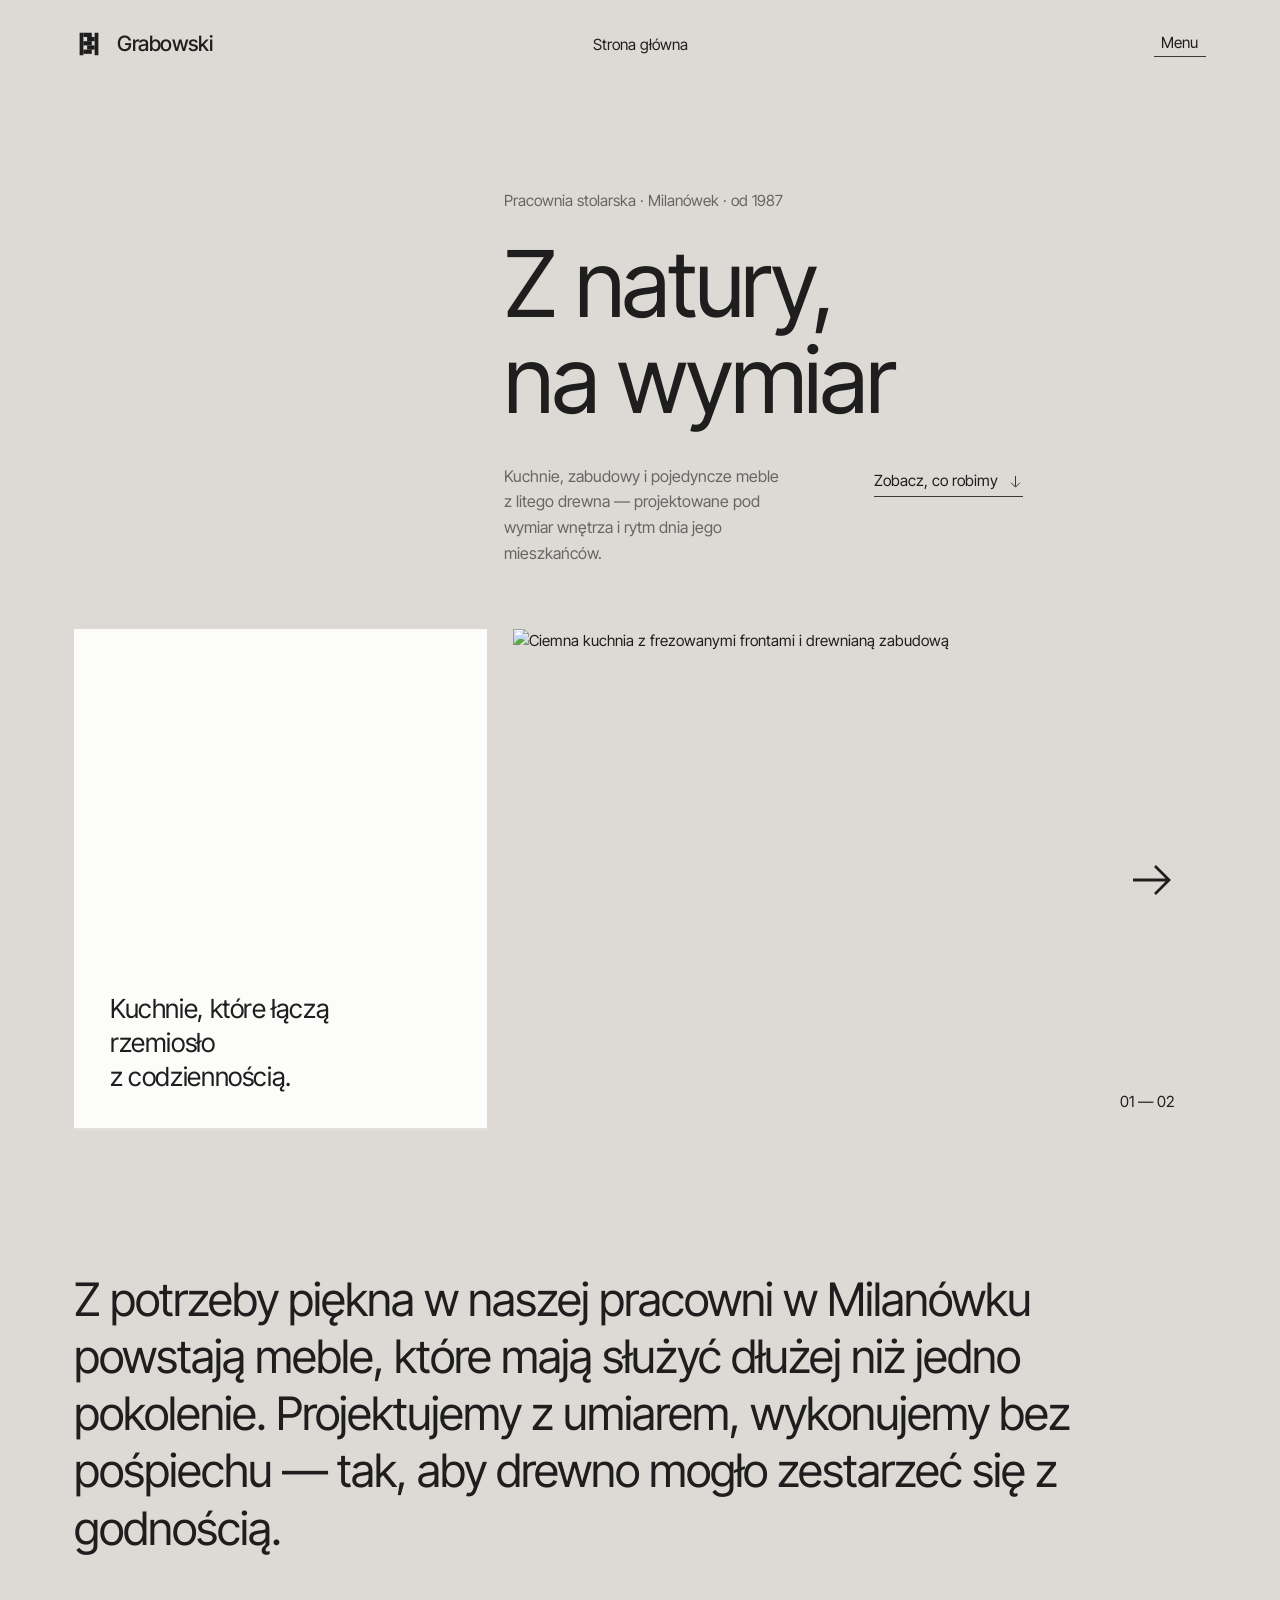
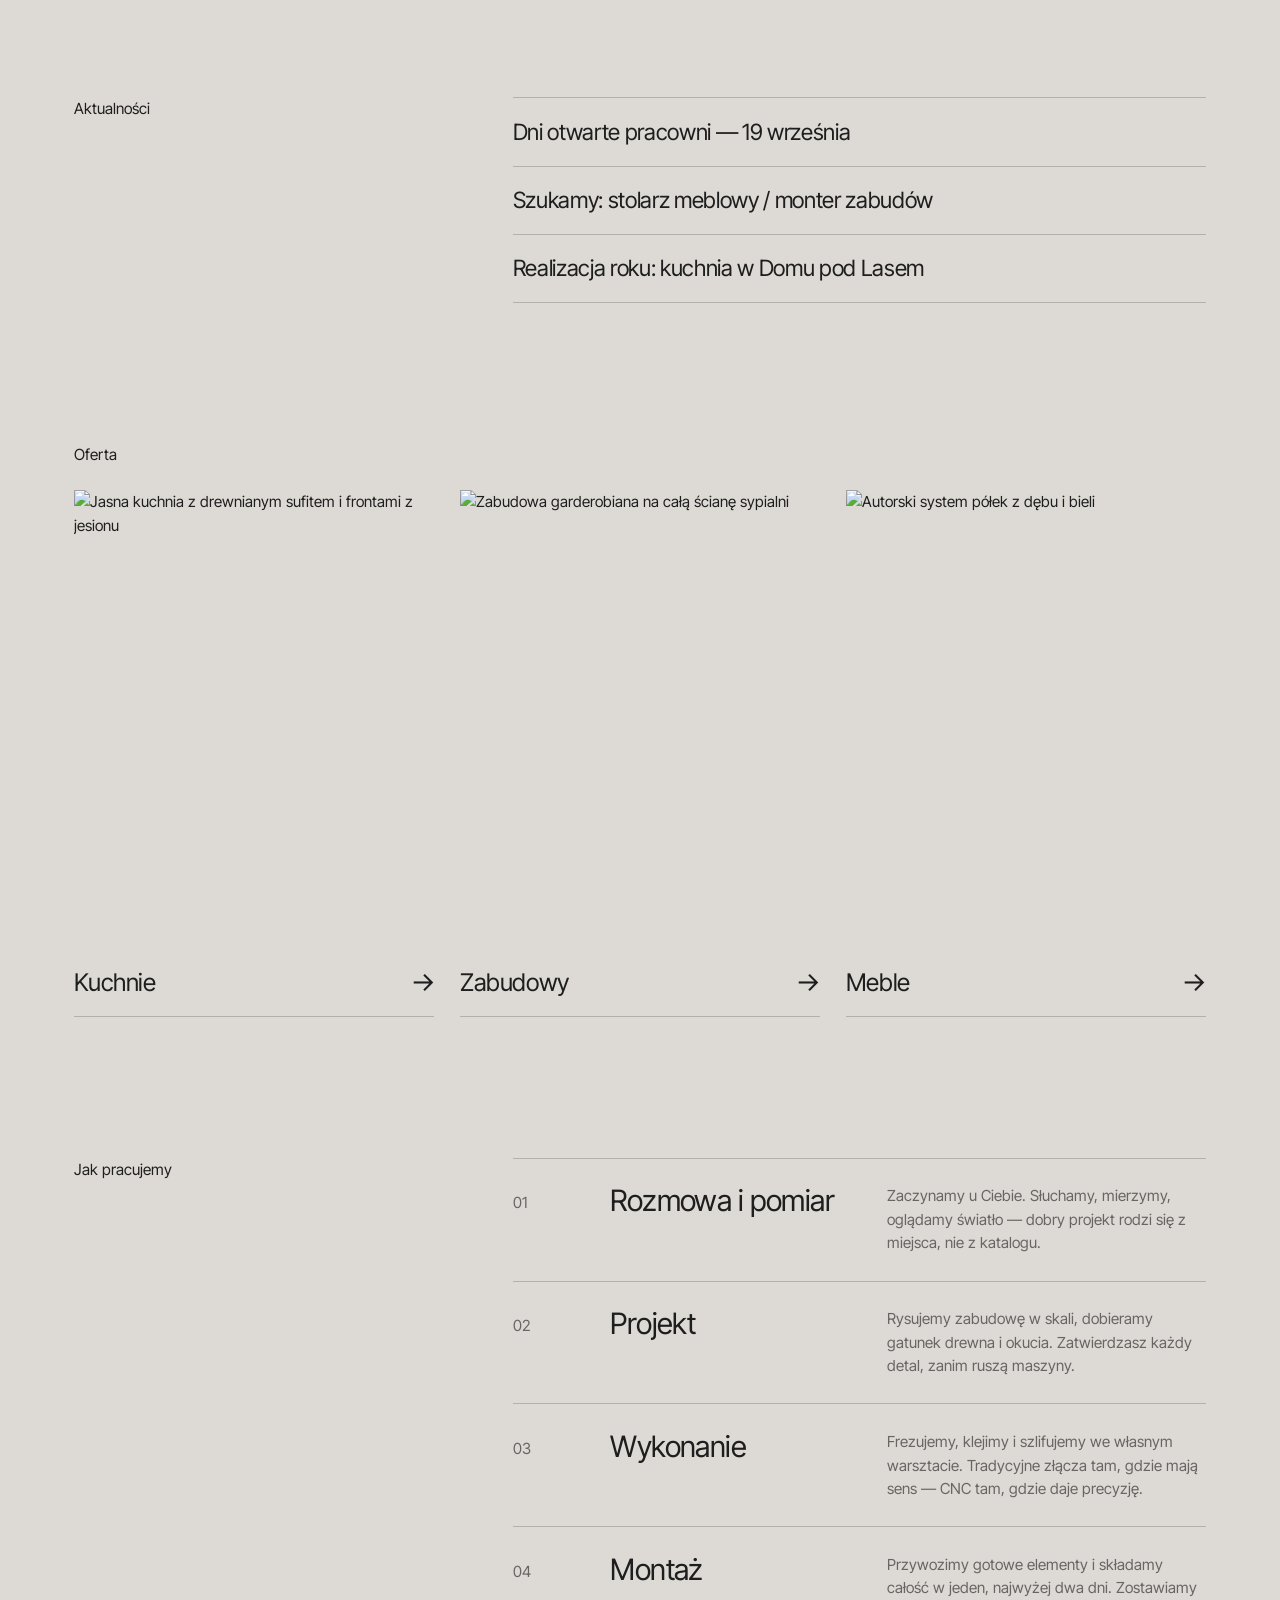
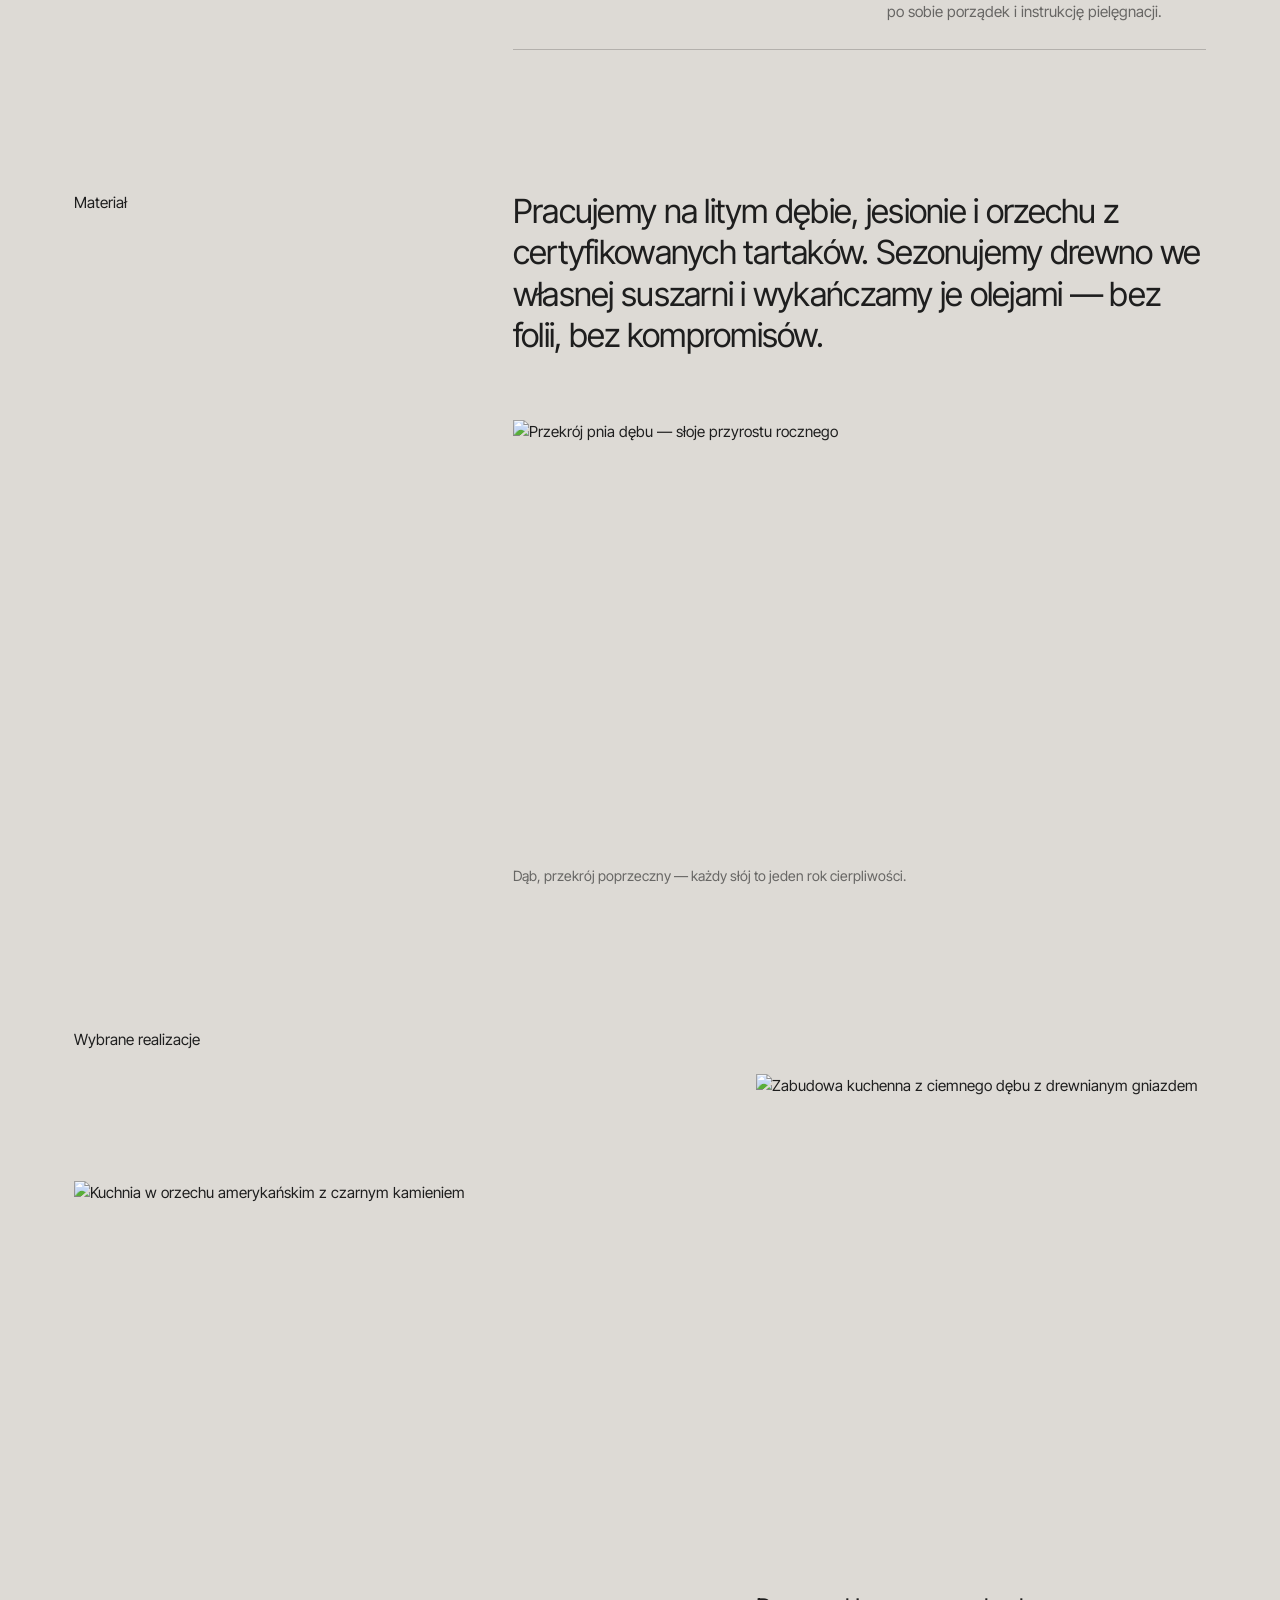
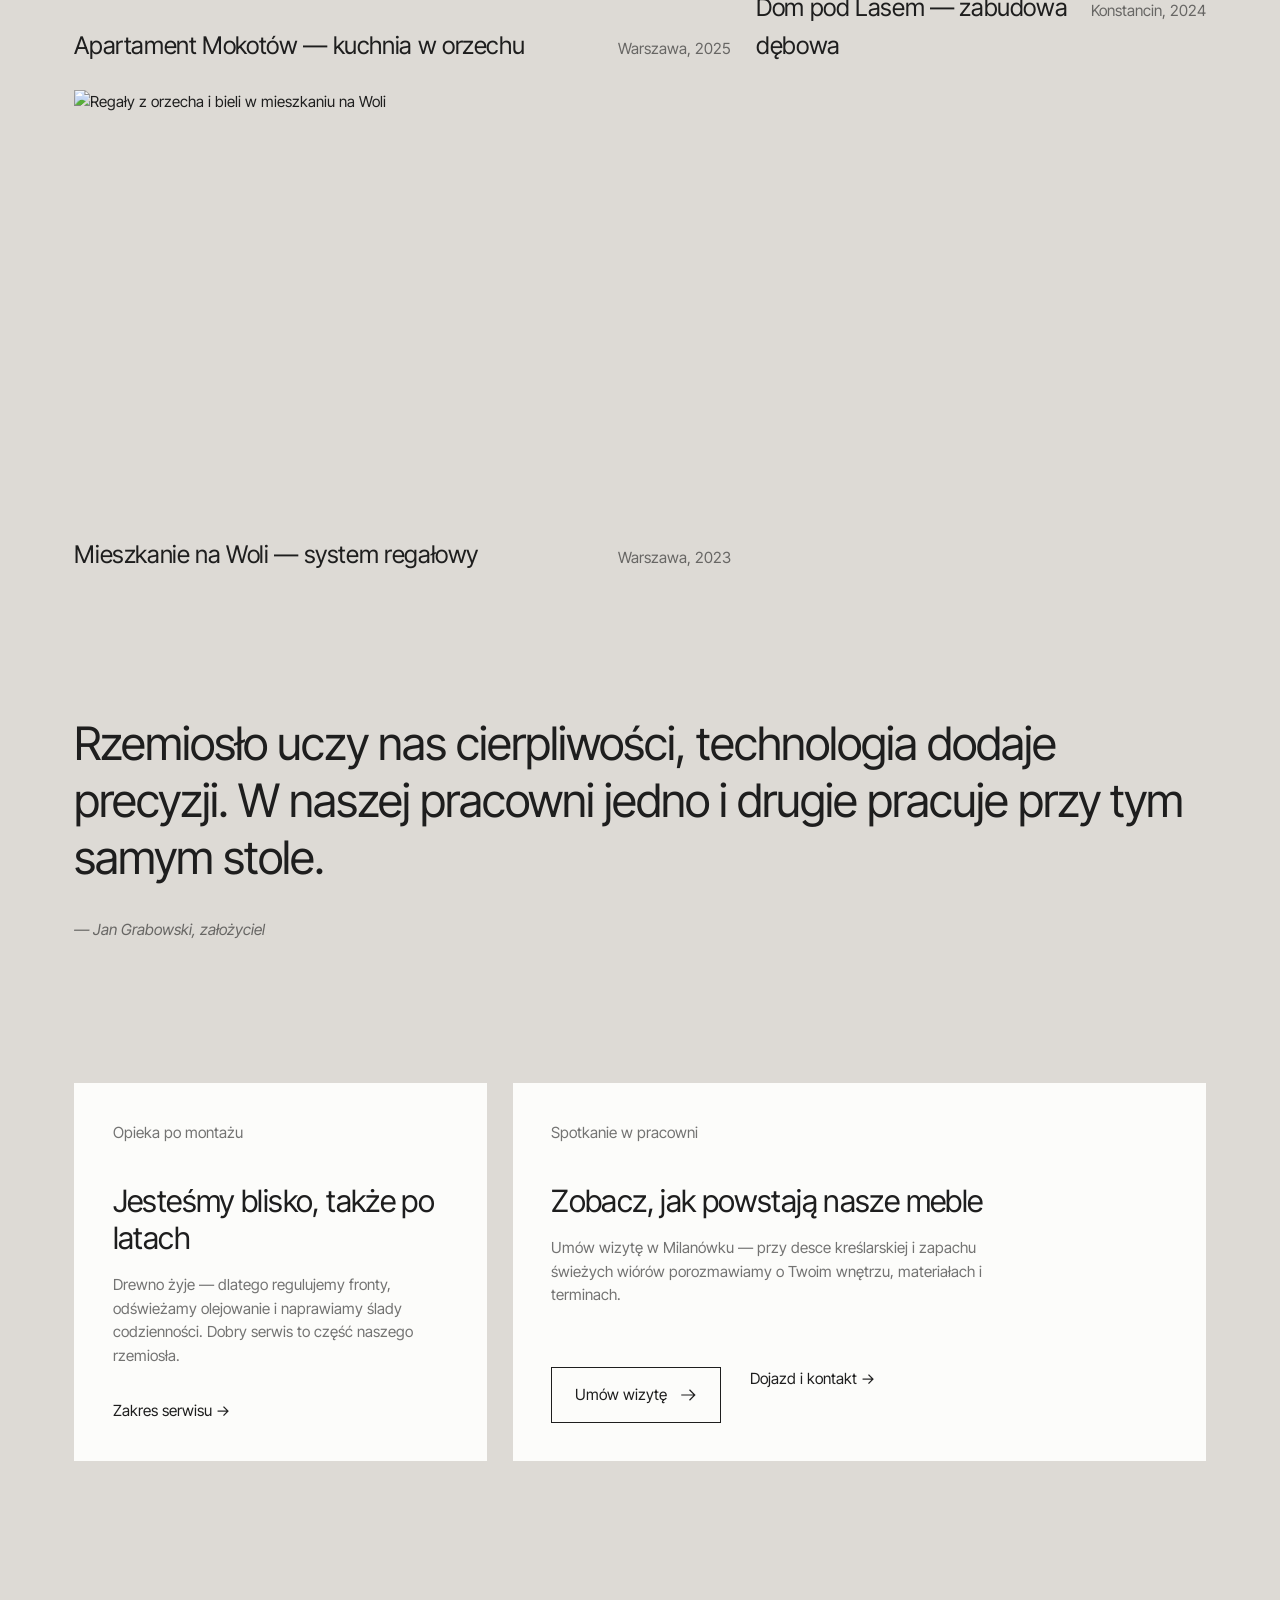
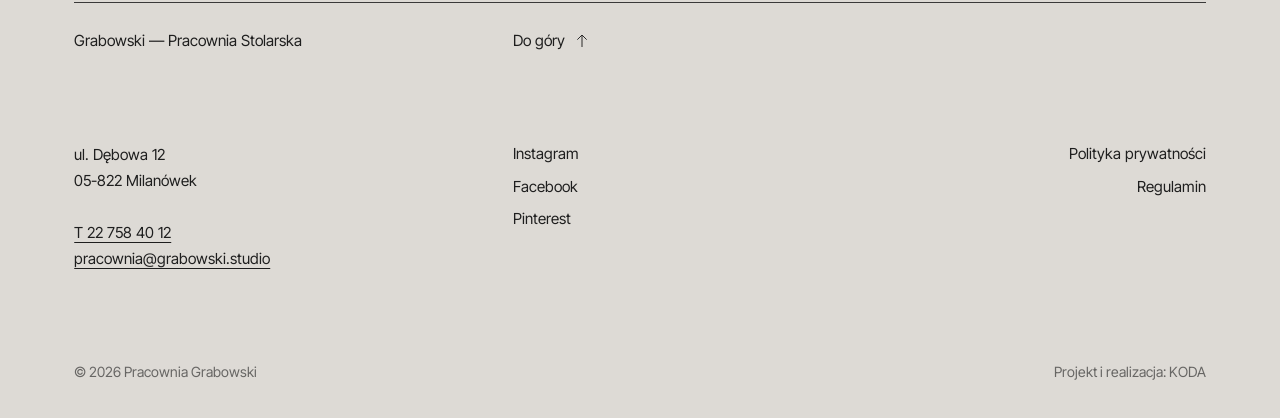
==== commit 93436265: "Przebudowa sliderow: przerywalne przejscia, sync paska, pelniejszy hero - biale puste panele po szyb" ====
--- a/index.html
+++ b/index.html
@@ -140,7 +140,15 @@
 
         <!-- HERO -->
         <section class="hero container" data-label="Strona główna">
+          <p class="hero__kicker" data-hero-fade>Pracownia stolarska · Milanówek · od&nbsp;1987</p>
           <h1 class="hero__title" data-hero-title>Z&nbsp;natury,<br>na wymiar</h1>
+          <div class="hero__foot" data-hero-fade>
+            <p class="hero__lead">Kuchnie, zabudowy i&nbsp;pojedyncze meble z&nbsp;litego drewna — projektowane pod wymiar wnętrza i&nbsp;rytm dnia jego mieszkańców.</p>
+            <a class="hero__scroll" href="#oferta" data-scroll-to>
+              <span data-roll>Zobacz, co robimy</span>
+              <svg viewBox="0 0 24 24" fill="none" xmlns="http://www.w3.org/2000/svg" aria-hidden="true"><path d="M12 3v17M5 14l7 7 7-7" stroke="currentColor" stroke-width="1.4"/></svg>
+            </a>
+          </div>
         </section>
 
         <!-- SLIDER -->
@@ -149,9 +157,6 @@
             <a class="slider__slide is-active" href="#/oferta/kuchnie">
               <h2 class="slider__heading">Kuchnie, które łączą rzemiosło z&nbsp;codziennością.</h2>
             </a>
-            <a class="slider__slide" href="#material" data-scroll-to>
-              <h2 class="slider__heading">Lite drewno pracuje z&nbsp;nami od czterech pokoleń.</h2>
-            </a>
             <a class="slider__slide" href="#/oferta/zabudowy">
               <h2 class="slider__heading">Zabudowy projektowane pod rytm Twojego wnętrza.</h2>
             </a>
@@ -163,9 +168,6 @@
               <img src="https://images.unsplash.com/photo-1622372738946-62e02505feb3?w=1400&q=70&auto=format&fit=crop" srcset="https://images.unsplash.com/photo-1622372738946-62e02505feb3?w=700&q=70&auto=format&fit=crop 700w, https://images.unsplash.com/photo-1622372738946-62e02505feb3?w=1100&q=70&auto=format&fit=crop 1100w, https://images.unsplash.com/photo-1622372738946-62e02505feb3?w=1600&q=70&auto=format&fit=crop 1600w" sizes="(max-width: 900px) 100vw, 62vw" alt="Ciemna kuchnia z frezowanymi frontami i drewnianą zabudową" fetchpriority="high" data-speed="auto">
             </figure>
             <figure class="slider__media">
-              <img src="https://images.unsplash.com/photo-1551120738-c3fcea8d0cf8?w=1400&q=70&auto=format&fit=crop" srcset="https://images.unsplash.com/photo-1551120738-c3fcea8d0cf8?w=700&q=70&auto=format&fit=crop 700w, https://images.unsplash.com/photo-1551120738-c3fcea8d0cf8?w=1100&q=70&auto=format&fit=crop 1100w, https://images.unsplash.com/photo-1551120738-c3fcea8d0cf8?w=1600&q=70&auto=format&fit=crop 1600w" sizes="(max-width: 900px) 100vw, 62vw" alt="Iglasty las we mgle — źródło naszego materiału" loading="lazy" decoding="async" data-speed="auto">
-            </figure>
-            <figure class="slider__media">
               <img src="https://images.unsplash.com/photo-1779648596383-fc041f8bd4da?w=1400&q=70&auto=format&fit=crop" srcset="https://images.unsplash.com/photo-1779648596383-fc041f8bd4da?w=700&q=70&auto=format&fit=crop 700w, https://images.unsplash.com/photo-1779648596383-fc041f8bd4da?w=1100&q=70&auto=format&fit=crop 1100w, https://images.unsplash.com/photo-1779648596383-fc041f8bd4da?w=1600&q=70&auto=format&fit=crop 1600w" sizes="(max-width: 900px) 100vw, 62vw" alt="Zabudowa garderobiana z ryflowanego orzecha" loading="lazy" decoding="async" data-speed="auto">
             </figure>
 
@@ -174,7 +176,7 @@
                 <path d="M3 12h17M14 5l7 7-7 7" stroke="currentColor" stroke-width="1.4"/>
               </svg>
             </button>
-            <div class="slider__count"><span class="slider__count-roll"><span data-slider-count>01</span></span>&nbsp;—&nbsp;03</div>
+            <div class="slider__count"><span class="slider__count-roll"><span data-slider-count>01</span></span>&nbsp;—&nbsp;02</div>
           </div>
         </section>
 
--- a/css/style.css
+++ b/css/style.css
@@ -290,7 +290,14 @@
    HERO
    ============================================================ */
 .hero {
-  padding-top: clamp(9rem, 24vh, 15rem);
+  padding-top: clamp(8rem, 21vh, 13.5rem);
+}
+
+.hero__kicker {
+  margin-left: 38%;
+  margin-bottom: clamp(1.2rem, 2.6vh, 2rem);
+  font-size: var(--fs-label);
+  color: var(--ink-soft);
 }
 
 .hero__title {
@@ -301,6 +308,41 @@
   letter-spacing: -0.025em;
 }
 
+.hero__foot {
+  margin-left: 38%;
+  margin-top: clamp(1.8rem, 4vh, 3rem);
+  display: flex;
+  align-items: flex-start;
+  gap: clamp(2rem, 5vw, 5rem);
+  flex-wrap: wrap;
+}
+
+.hero__lead {
+  max-width: 34ch;
+  color: var(--ink-soft);
+  font-size: clamp(1rem, 1.25vw, 1.2rem);
+  line-height: 1.6;
+}
+
+.hero__scroll {
+  display: inline-flex;
+  align-items: center;
+  gap: 0.6rem;
+  font-size: var(--fs-label);
+  padding-bottom: 3px;
+  border-bottom: 1px solid var(--line-strong);
+  white-space: nowrap;
+  margin-top: 0.35rem;
+}
+
+.hero__scroll svg {
+  width: 15px;
+  height: 15px;
+  transition: transform 0.4s var(--ease-out);
+}
+
+.hero__scroll:hover svg { transform: translateY(4px); }
+
 /* ============================================================
    SLIDER
    ============================================================ */
@@ -324,11 +366,19 @@
   display: flex;
   align-items: flex-end;
   padding: clamp(1.5rem, 2.8vw, 3.4rem);
+  opacity: 0;
   visibility: hidden;
   pointer-events: none;
-}
-
-.slider__slide.is-active { visibility: visible; pointer-events: auto; }
+  /* crossfade w CSS — niewrażliwy na przerwane tweeny JS */
+  transition: opacity 0.45s ease, visibility 0s linear 0.45s;
+}
+
+.slider__slide.is-active {
+  opacity: 1;
+  visibility: visible;
+  pointer-events: auto;
+  transition: opacity 0.55s ease 0.15s, visibility 0s;
+}
 
 .slider__heading {
   font-size: var(--fs-slider);
@@ -365,6 +415,7 @@
   position: absolute;
   inset: 0;
   visibility: hidden;
+  will-change: transform;
 }
 
 .slider__media.is-active { visibility: visible; }
@@ -763,6 +814,7 @@
   position: absolute;
   inset: 0;
   visibility: hidden;
+  will-change: transform;
 }
 
 .pslider__media.is-active { visibility: visible; }
@@ -871,13 +923,13 @@
 
 /* kafel końcowy galerii — nawigacja dalej */
 .hgallery__item--end {
-  width: clamp(20rem, 36vw, 32rem);
+  width: clamp(21rem, 40vw, 36rem);
   display: flex;
   flex-direction: column;
   justify-content: center;
   align-items: flex-start;
-  gap: 1.1rem;
-  padding-inline: clamp(1rem, 3vw, 3rem) var(--pad);
+  gap: 1rem;
+  padding-inline: clamp(1.5rem, 4vw, 4rem) var(--pad);
 }
 
 .hgallery__end-label {
@@ -903,10 +955,9 @@
 
 .hgallery__end-next:hover svg { transform: translateX(10px); }
 
-.hgallery__end-home {
-  font-size: var(--fs-label);
-  margin-top: 0.6rem;
-}
+.hgallery__end-next--home:hover svg { transform: translateX(-10px); }
+
+.hgallery__end-label--second { margin-top: 1.6rem; }
 
 .hgallery--static .hgallery__item--end { width: 100%; padding-inline: 0; }
 
@@ -1217,6 +1268,7 @@
 @media (max-width: 1100px) {
   .menu__grid { margin-left: 0; }
   .hero__title { margin-left: 22%; }
+  .hero__kicker, .hero__foot { margin-left: 22%; }
   .page-hero__title { margin-left: 14%; }
   .process__row { grid-template-columns: 3.5rem 1fr; }
   .process__desc { grid-column: 2; max-width: 60ch; }
@@ -1264,6 +1316,7 @@
   .menu__grid { grid-template-columns: 1fr; gap: 2.4rem; }
   .menu__list { margin-top: 1.1rem; }
 
+  .hero__kicker, .hero__foot { margin-left: 0; }
   .page-hero__title { margin-left: 0; }
   .pslider__viewport { aspect-ratio: 4 / 3; }
   .pgrid { grid-template-columns: 1fr; gap: 2.6rem; }
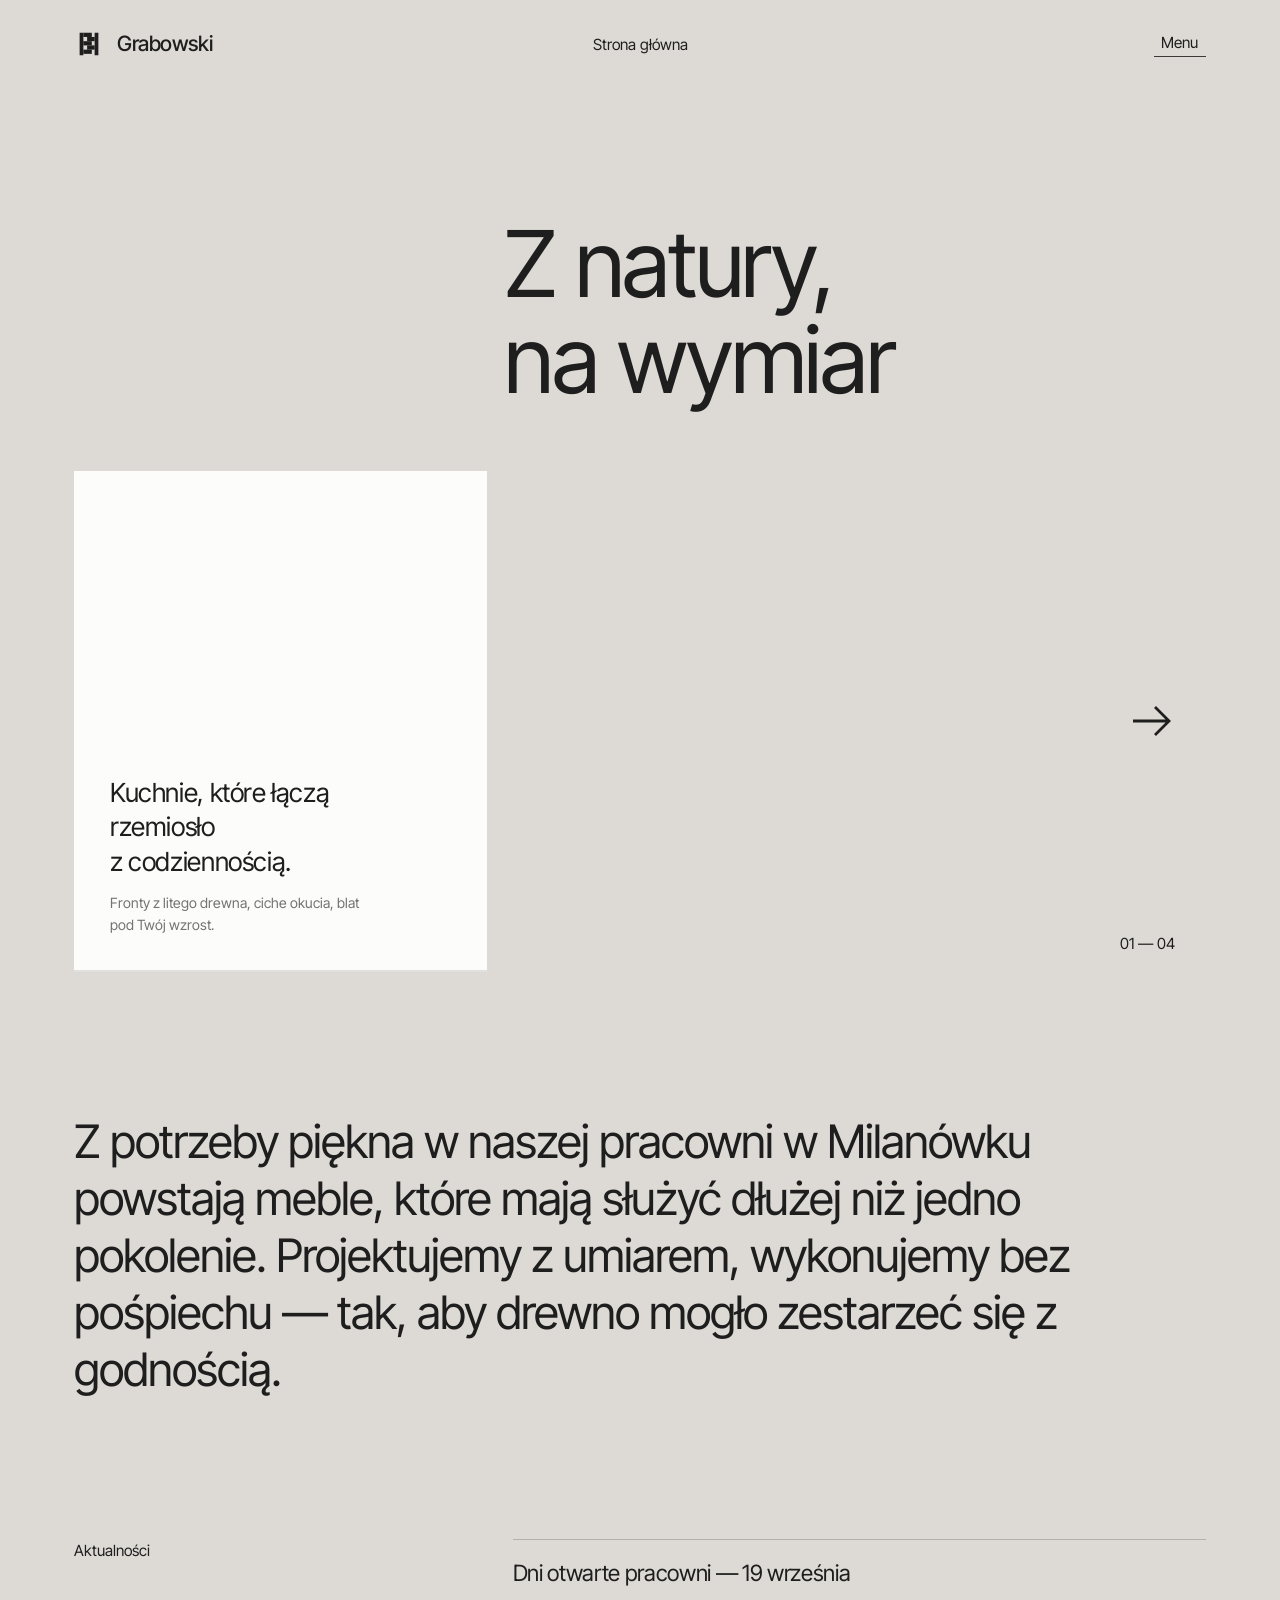
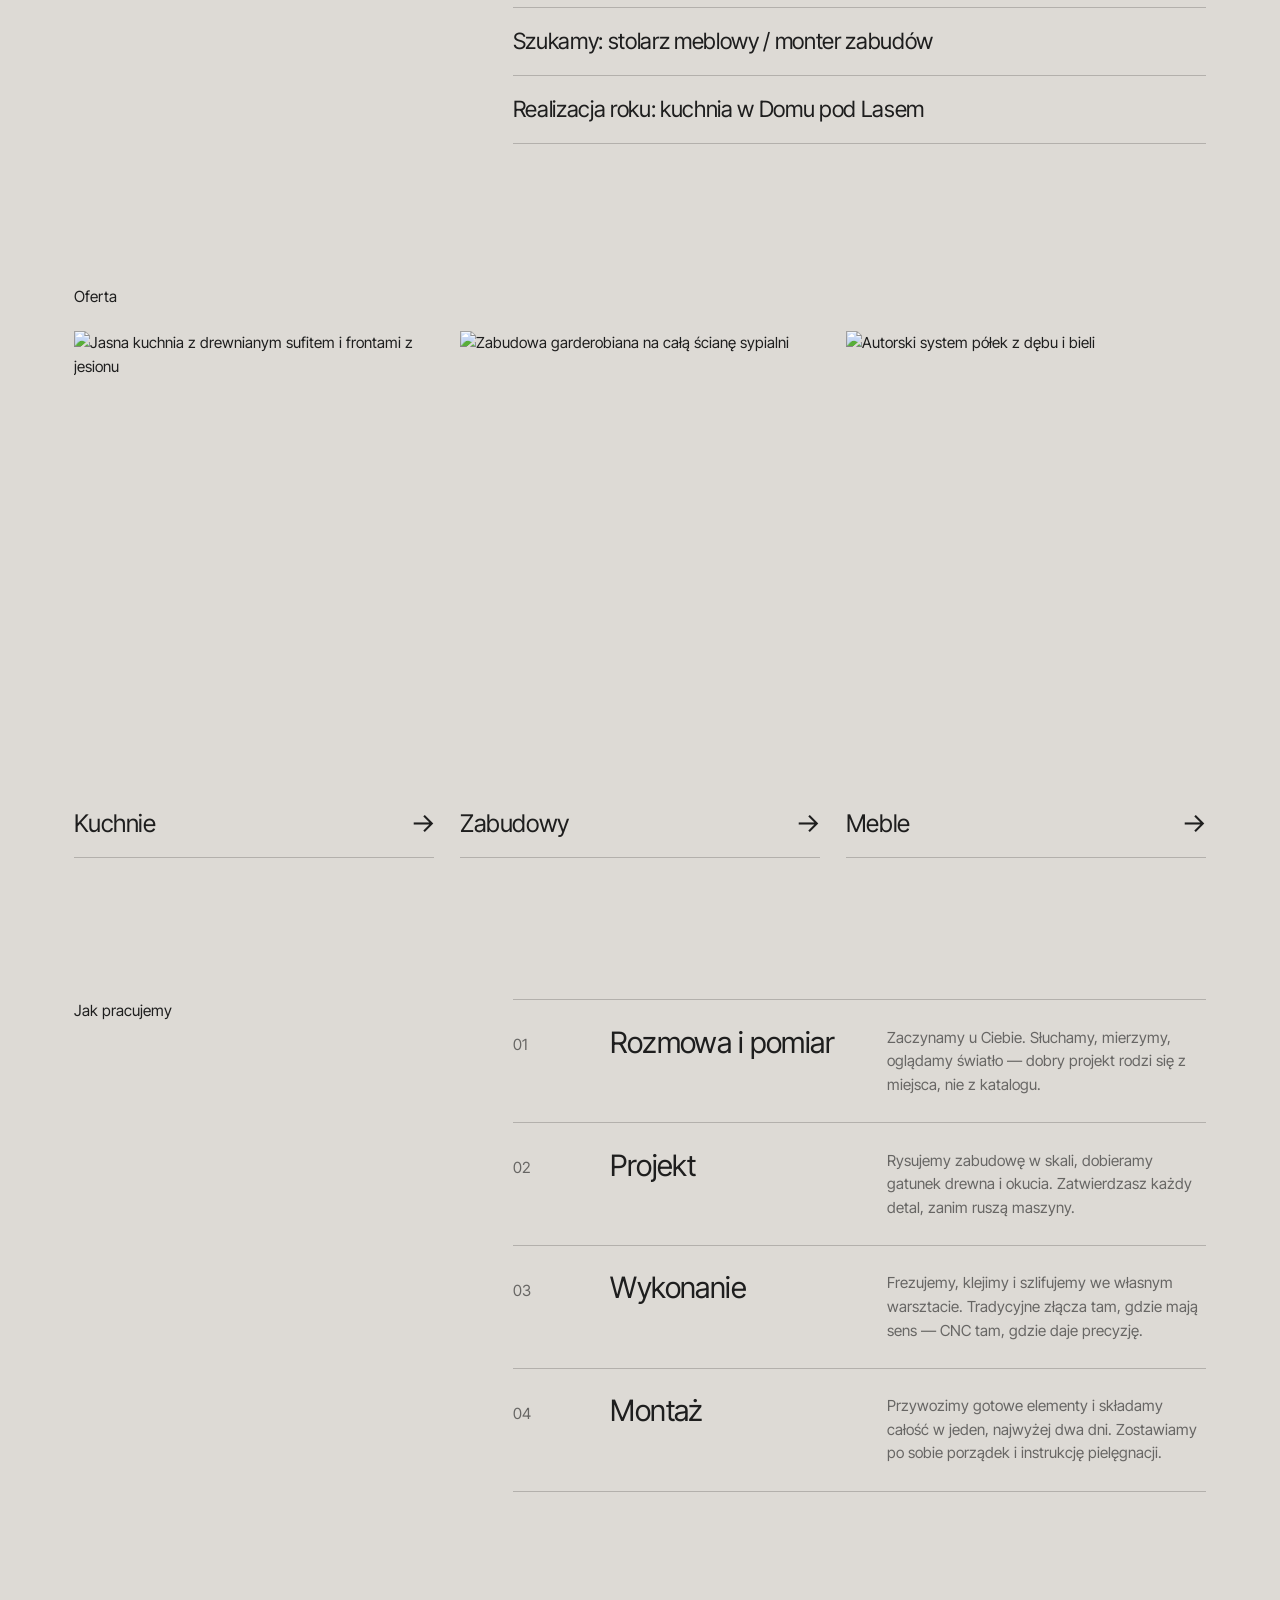
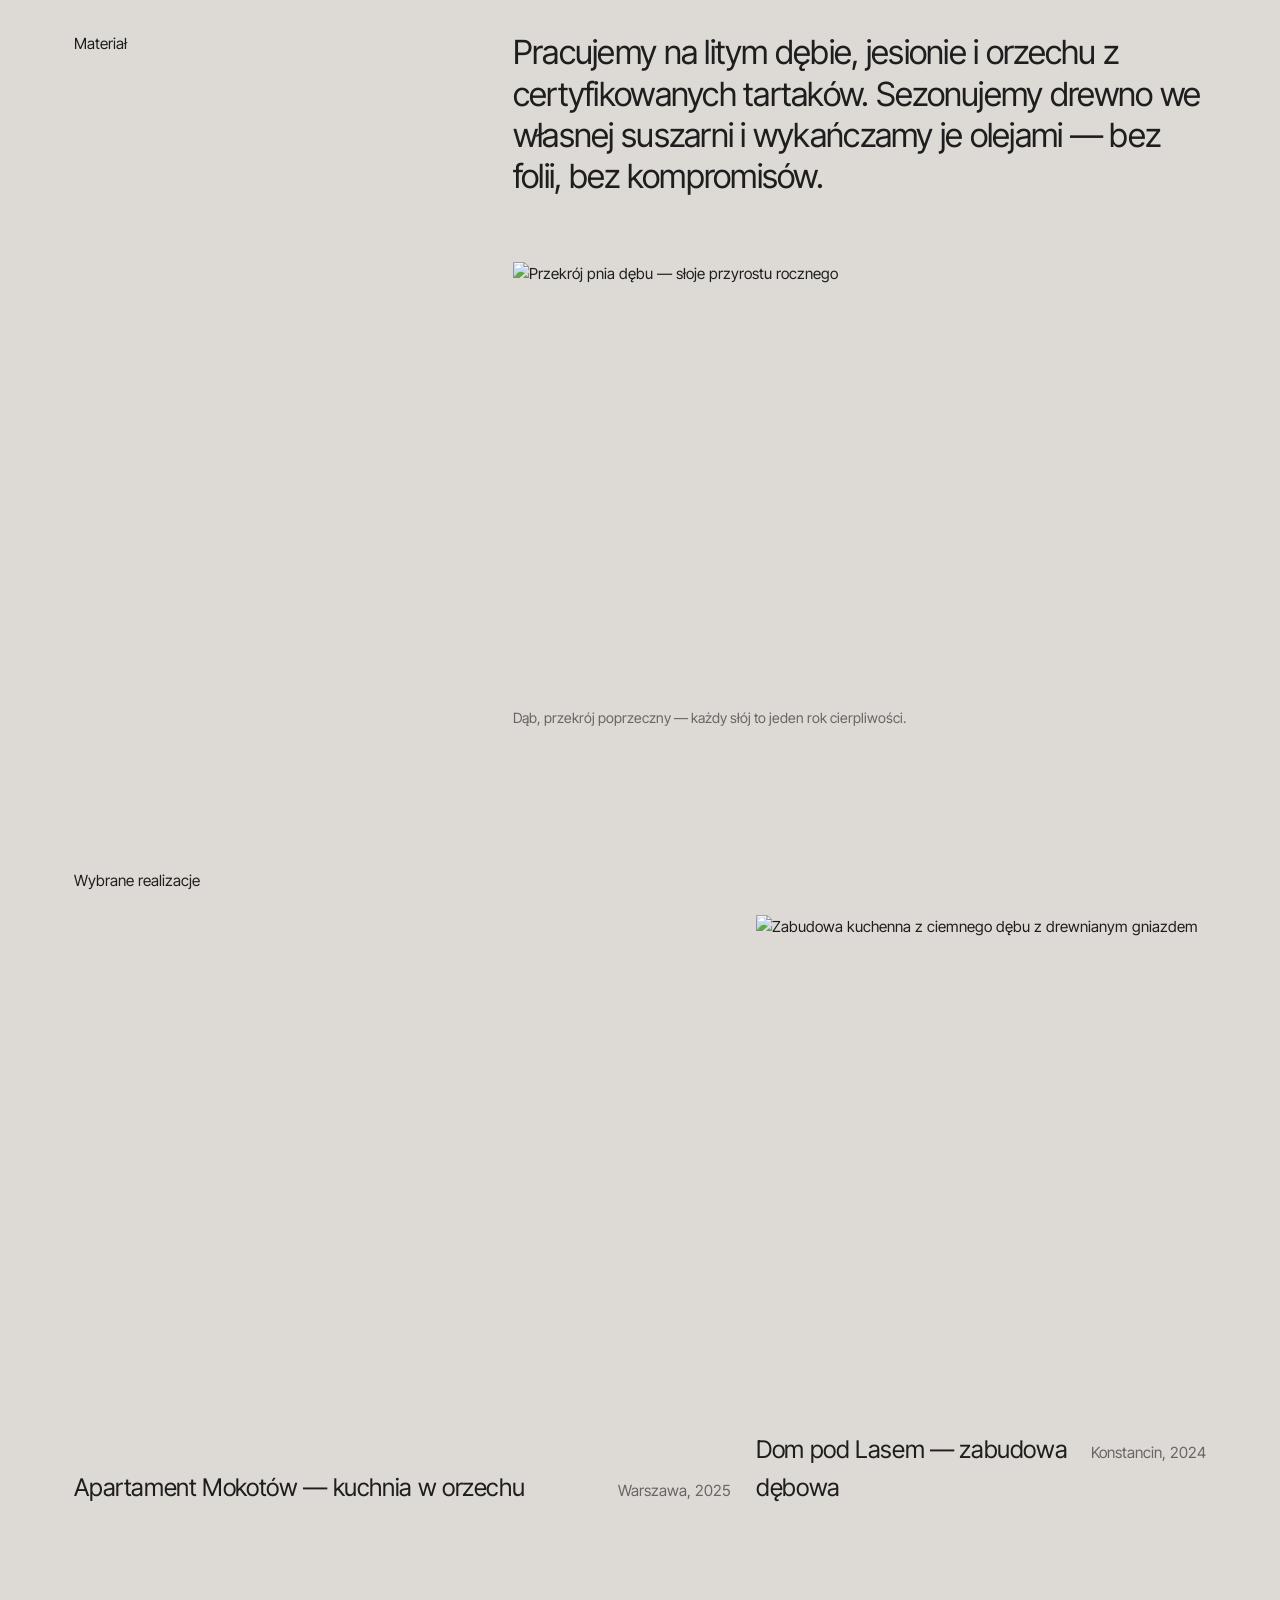
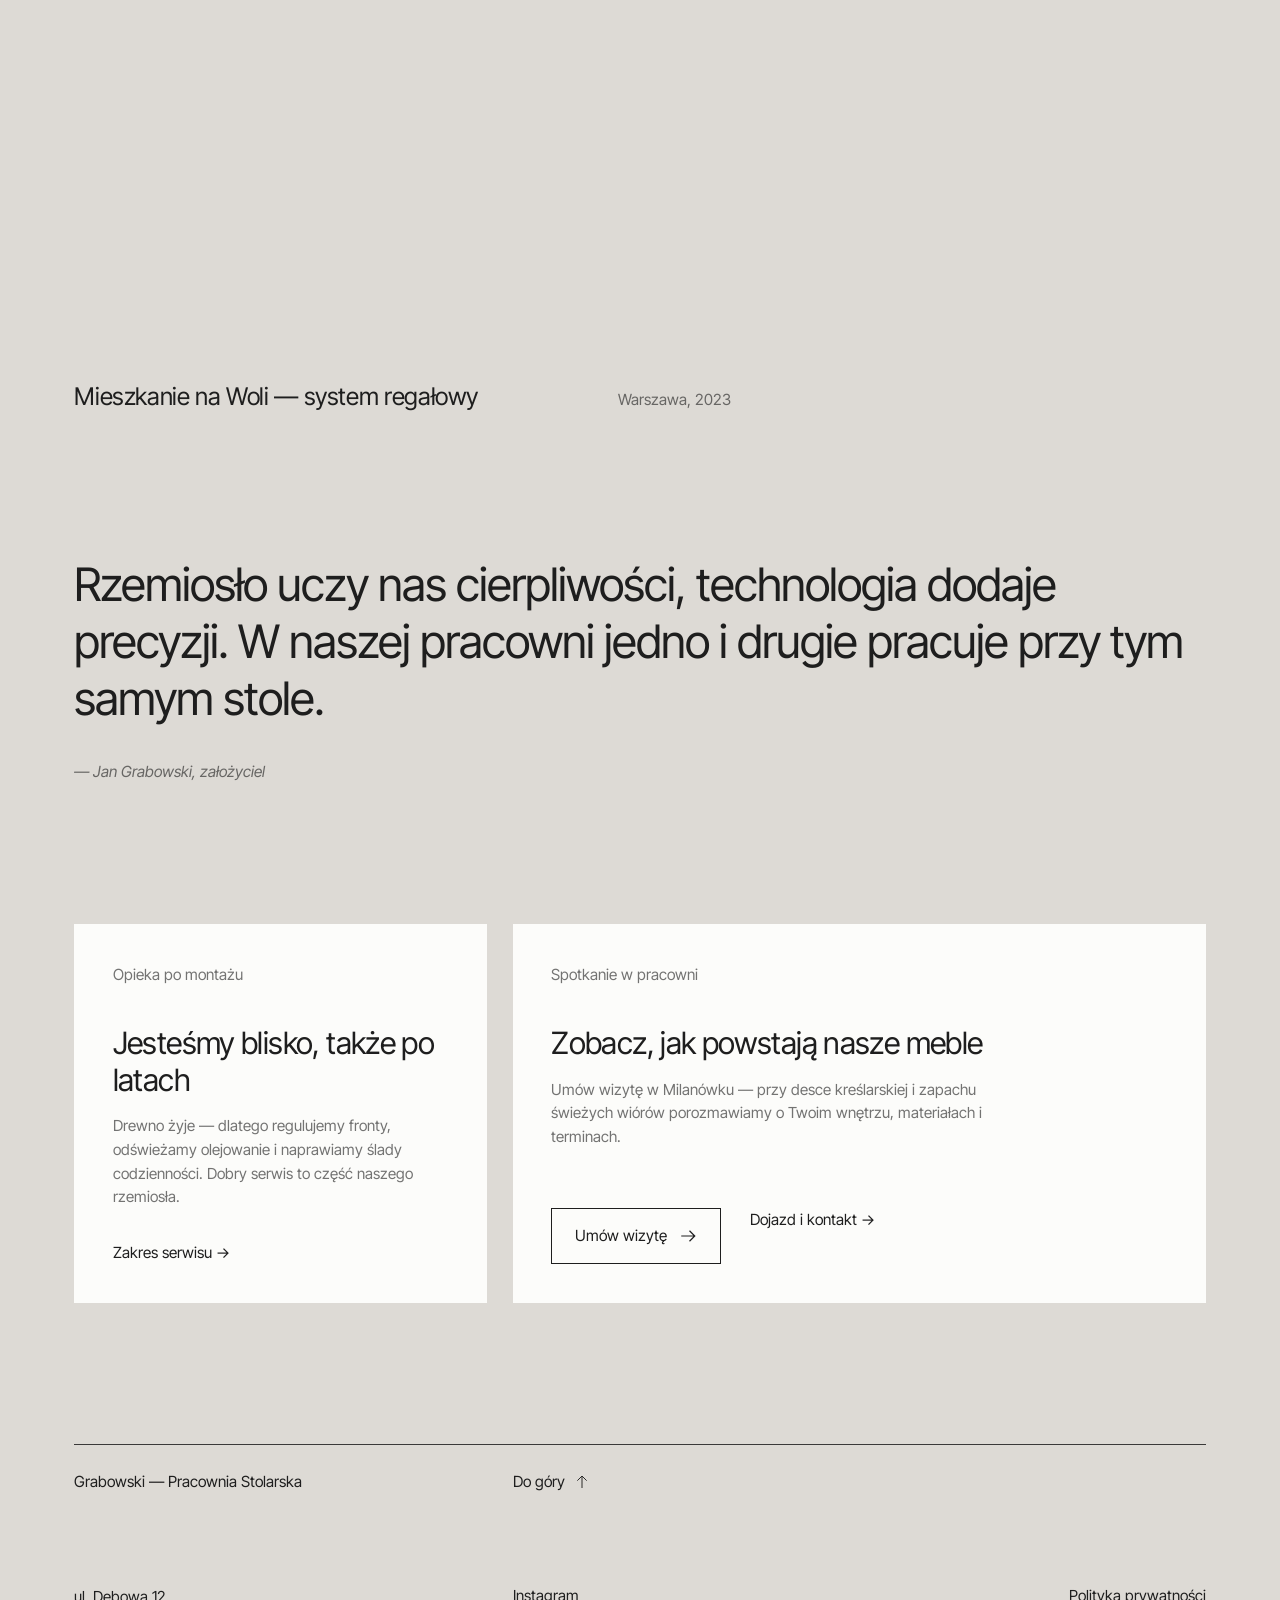
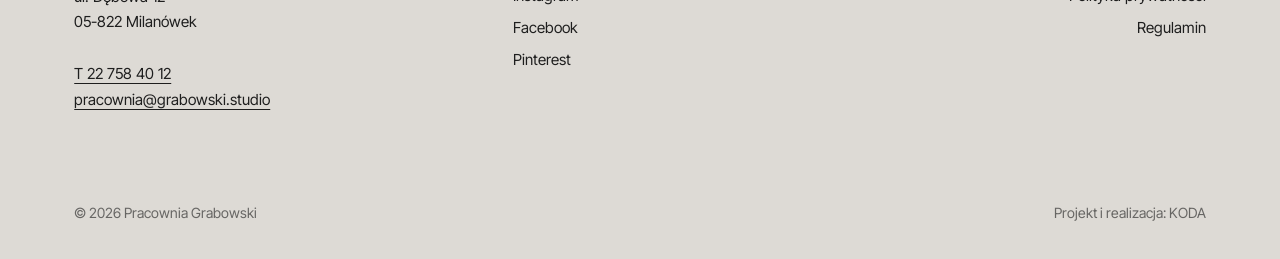
==== commit 9c254c5f: "Czystszy hero, 4 slajdy z opisami, push-przejscie, galerie poziome na ofertach - hero wraca do sameg" ====
--- a/index.html
+++ b/index.html
@@ -140,25 +140,35 @@
 
         <!-- HERO -->
         <section class="hero container" data-label="Strona główna">
-          <p class="hero__kicker" data-hero-fade>Pracownia stolarska · Milanówek · od&nbsp;1987</p>
           <h1 class="hero__title" data-hero-title>Z&nbsp;natury,<br>na wymiar</h1>
-          <div class="hero__foot" data-hero-fade>
-            <p class="hero__lead">Kuchnie, zabudowy i&nbsp;pojedyncze meble z&nbsp;litego drewna — projektowane pod wymiar wnętrza i&nbsp;rytm dnia jego mieszkańców.</p>
-            <a class="hero__scroll" href="#oferta" data-scroll-to>
-              <span data-roll>Zobacz, co robimy</span>
-              <svg viewBox="0 0 24 24" fill="none" xmlns="http://www.w3.org/2000/svg" aria-hidden="true"><path d="M12 3v17M5 14l7 7 7-7" stroke="currentColor" stroke-width="1.4"/></svg>
-            </a>
-          </div>
         </section>
 
         <!-- SLIDER -->
         <section class="slider container" data-slider aria-label="Wyróżnione tematy">
           <div class="slider__panel">
             <a class="slider__slide is-active" href="#/oferta/kuchnie">
-              <h2 class="slider__heading">Kuchnie, które łączą rzemiosło z&nbsp;codziennością.</h2>
+              <div class="slider__copy">
+                <h2 class="slider__heading">Kuchnie, które łączą rzemiosło z&nbsp;codziennością.</h2>
+                <p class="slider__desc">Fronty z&nbsp;litego drewna, ciche okucia, blat pod Twój wzrost.</p>
+              </div>
             </a>
             <a class="slider__slide" href="#/oferta/zabudowy">
-              <h2 class="slider__heading">Zabudowy projektowane pod rytm Twojego wnętrza.</h2>
+              <div class="slider__copy">
+                <h2 class="slider__heading">Zabudowy projektowane pod rytm Twojego wnętrza.</h2>
+                <p class="slider__desc">Garderoby i&nbsp;ściany funkcyjne mierzone co do milimetra.</p>
+              </div>
+            </a>
+            <a class="slider__slide" href="#/oferta/meble">
+              <div class="slider__copy">
+                <h2 class="slider__heading">Meble z&nbsp;podpisem pracowni.</h2>
+                <p class="slider__desc">Stoły i&nbsp;regały z&nbsp;numerem, datą i&nbsp;gatunkiem w&nbsp;metryce.</p>
+              </div>
+            </a>
+            <a class="slider__slide" href="#/filozofia">
+              <div class="slider__copy">
+                <h2 class="slider__heading">W&nbsp;zgodzie z&nbsp;materiałem, od deski po olej.</h2>
+                <p class="slider__desc">Sezonowane drewno, złącza zamiast kleju, energia z&nbsp;dachu.</p>
+              </div>
             </a>
             <div class="slider__progress"><span data-slider-progress></span></div>
           </div>
@@ -170,13 +180,19 @@
             <figure class="slider__media">
               <img src="https://images.unsplash.com/photo-1779648596383-fc041f8bd4da?w=1400&q=70&auto=format&fit=crop" srcset="https://images.unsplash.com/photo-1779648596383-fc041f8bd4da?w=700&q=70&auto=format&fit=crop 700w, https://images.unsplash.com/photo-1779648596383-fc041f8bd4da?w=1100&q=70&auto=format&fit=crop 1100w, https://images.unsplash.com/photo-1779648596383-fc041f8bd4da?w=1600&q=70&auto=format&fit=crop 1600w" sizes="(max-width: 900px) 100vw, 62vw" alt="Zabudowa garderobiana z ryflowanego orzecha" loading="lazy" decoding="async" data-speed="auto">
             </figure>
+            <figure class="slider__media">
+              <img src="https://images.unsplash.com/photo-1772442363851-738a548f6c5c?w=1400&q=70&auto=format&fit=crop" srcset="https://images.unsplash.com/photo-1772442363851-738a548f6c5c?w=700&q=70&auto=format&fit=crop 700w, https://images.unsplash.com/photo-1772442363851-738a548f6c5c?w=1100&q=70&auto=format&fit=crop 1100w, https://images.unsplash.com/photo-1772442363851-738a548f6c5c?w=1600&q=70&auto=format&fit=crop 1600w" sizes="(max-width: 900px) 100vw, 62vw" alt="Stół i krzesła z drewna w popołudniowym świetle" loading="lazy" decoding="async" data-speed="auto">
+            </figure>
+            <figure class="slider__media">
+              <img src="https://images.unsplash.com/photo-1590635022668-81cc8696a19d?w=1400&q=70&auto=format&fit=crop" srcset="https://images.unsplash.com/photo-1590635022668-81cc8696a19d?w=700&q=70&auto=format&fit=crop 700w, https://images.unsplash.com/photo-1590635022668-81cc8696a19d?w=1100&q=70&auto=format&fit=crop 1100w, https://images.unsplash.com/photo-1590635022668-81cc8696a19d?w=1600&q=70&auto=format&fit=crop 1600w" sizes="(max-width: 900px) 100vw, 62vw" alt="Próbki gatunków drewna ułożone w mozaikę" loading="lazy" decoding="async" data-speed="auto">
+            </figure>
 
             <button class="slider__next" type="button" data-slider-next aria-label="Następny slajd">
               <svg viewBox="0 0 24 24" fill="none" xmlns="http://www.w3.org/2000/svg">
                 <path d="M3 12h17M14 5l7 7-7 7" stroke="currentColor" stroke-width="1.4"/>
               </svg>
             </button>
-            <div class="slider__count"><span class="slider__count-roll"><span data-slider-count>01</span></span>&nbsp;—&nbsp;02</div>
+            <div class="slider__count"><span class="slider__count-roll"><span data-slider-count>01</span></span>&nbsp;—&nbsp;04</div>
           </div>
         </section>
 
--- a/css/style.css
+++ b/css/style.css
@@ -290,14 +290,7 @@
    HERO
    ============================================================ */
 .hero {
-  padding-top: clamp(8rem, 21vh, 13.5rem);
-}
-
-.hero__kicker {
-  margin-left: 38%;
-  margin-bottom: clamp(1.2rem, 2.6vh, 2rem);
-  font-size: var(--fs-label);
-  color: var(--ink-soft);
+  padding-top: clamp(9rem, 24vh, 15rem);
 }
 
 .hero__title {
@@ -307,41 +300,6 @@
   line-height: 1.04;
   letter-spacing: -0.025em;
 }
-
-.hero__foot {
-  margin-left: 38%;
-  margin-top: clamp(1.8rem, 4vh, 3rem);
-  display: flex;
-  align-items: flex-start;
-  gap: clamp(2rem, 5vw, 5rem);
-  flex-wrap: wrap;
-}
-
-.hero__lead {
-  max-width: 34ch;
-  color: var(--ink-soft);
-  font-size: clamp(1rem, 1.25vw, 1.2rem);
-  line-height: 1.6;
-}
-
-.hero__scroll {
-  display: inline-flex;
-  align-items: center;
-  gap: 0.6rem;
-  font-size: var(--fs-label);
-  padding-bottom: 3px;
-  border-bottom: 1px solid var(--line-strong);
-  white-space: nowrap;
-  margin-top: 0.35rem;
-}
-
-.hero__scroll svg {
-  width: 15px;
-  height: 15px;
-  transition: transform 0.4s var(--ease-out);
-}
-
-.hero__scroll:hover svg { transform: translateY(4px); }
 
 /* ============================================================
    SLIDER
@@ -386,6 +344,14 @@
   line-height: 1.3;
   letter-spacing: -0.015em;
   max-width: 18ch;
+}
+
+.slider__desc {
+  margin-top: 0.85rem;
+  font-size: var(--fs-small);
+  line-height: 1.55;
+  color: var(--ink-soft);
+  max-width: 34ch;
 }
 
 .slider__progress {
@@ -1268,7 +1234,6 @@
 @media (max-width: 1100px) {
   .menu__grid { margin-left: 0; }
   .hero__title { margin-left: 22%; }
-  .hero__kicker, .hero__foot { margin-left: 22%; }
   .page-hero__title { margin-left: 14%; }
   .process__row { grid-template-columns: 3.5rem 1fr; }
   .process__desc { grid-column: 2; max-width: 60ch; }
@@ -1289,7 +1254,7 @@
 
   .slider { grid-template-columns: 1fr; }
   .slider__stage { order: -1; aspect-ratio: 4 / 3; }
-  .slider__panel { min-height: clamp(11rem, 30vw, 14rem); }
+  .slider__panel { min-height: clamp(14rem, 40vw, 17rem); }
   .slider__slide { padding: clamp(1.4rem, 4vw, 2rem); }
   .slider__heading { max-width: none; }
 
@@ -1316,7 +1281,6 @@
   .menu__grid { grid-template-columns: 1fr; gap: 2.4rem; }
   .menu__list { margin-top: 1.1rem; }
 
-  .hero__kicker, .hero__foot { margin-left: 0; }
   .page-hero__title { margin-left: 0; }
   .pslider__viewport { aspect-ratio: 4 / 3; }
   .pgrid { grid-template-columns: 1fr; gap: 2.6rem; }
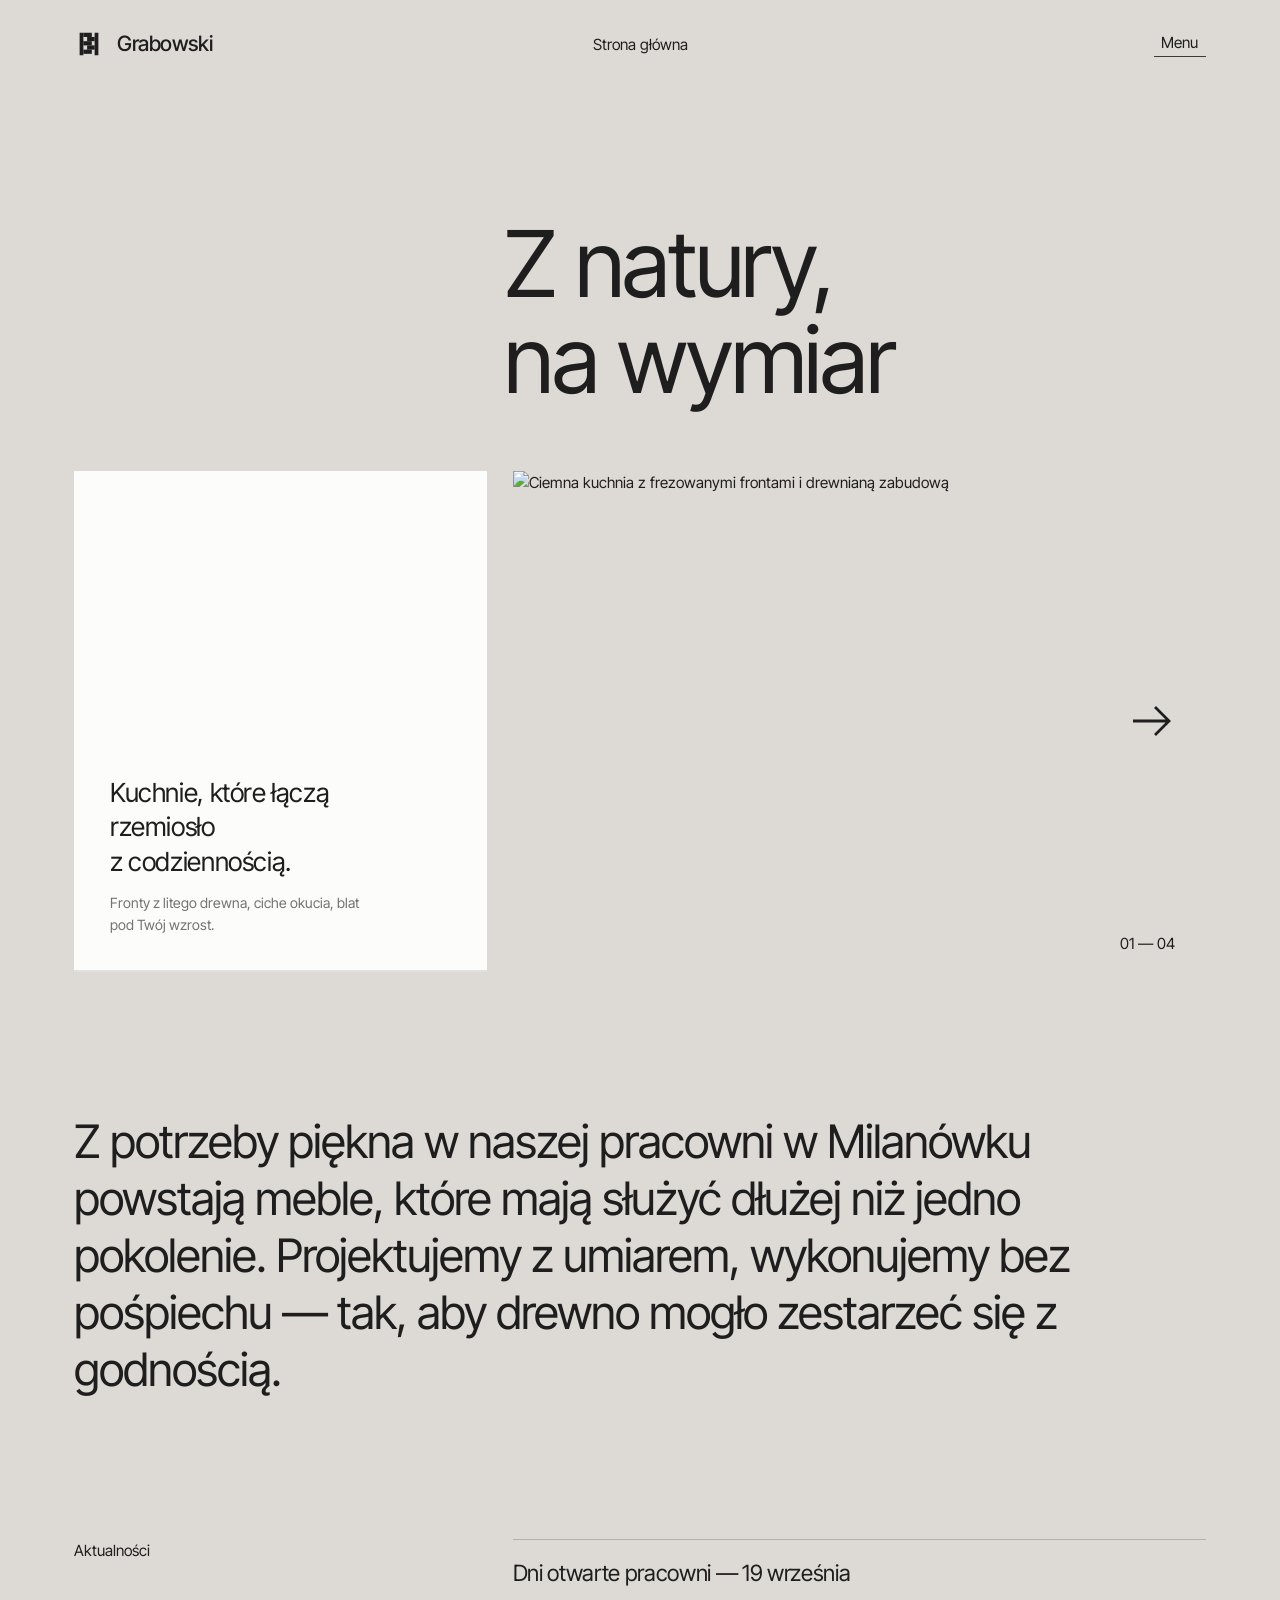
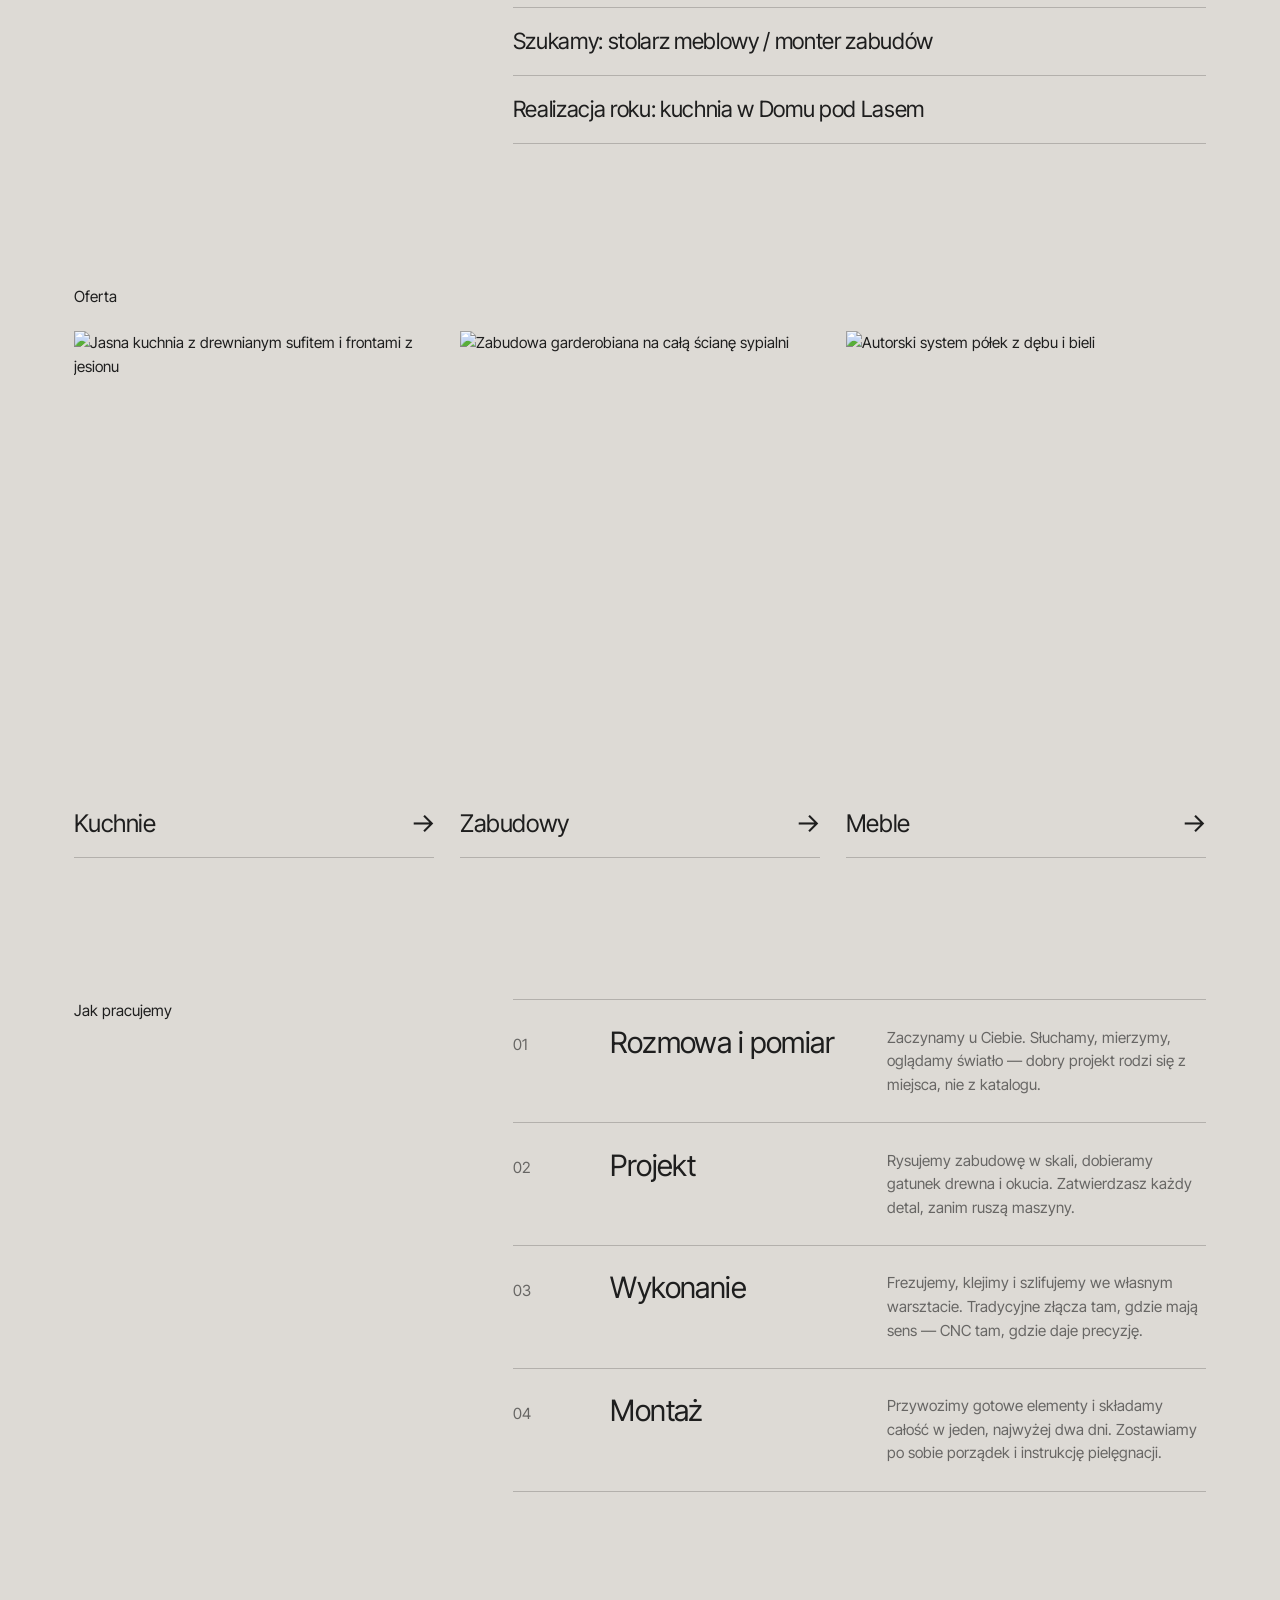
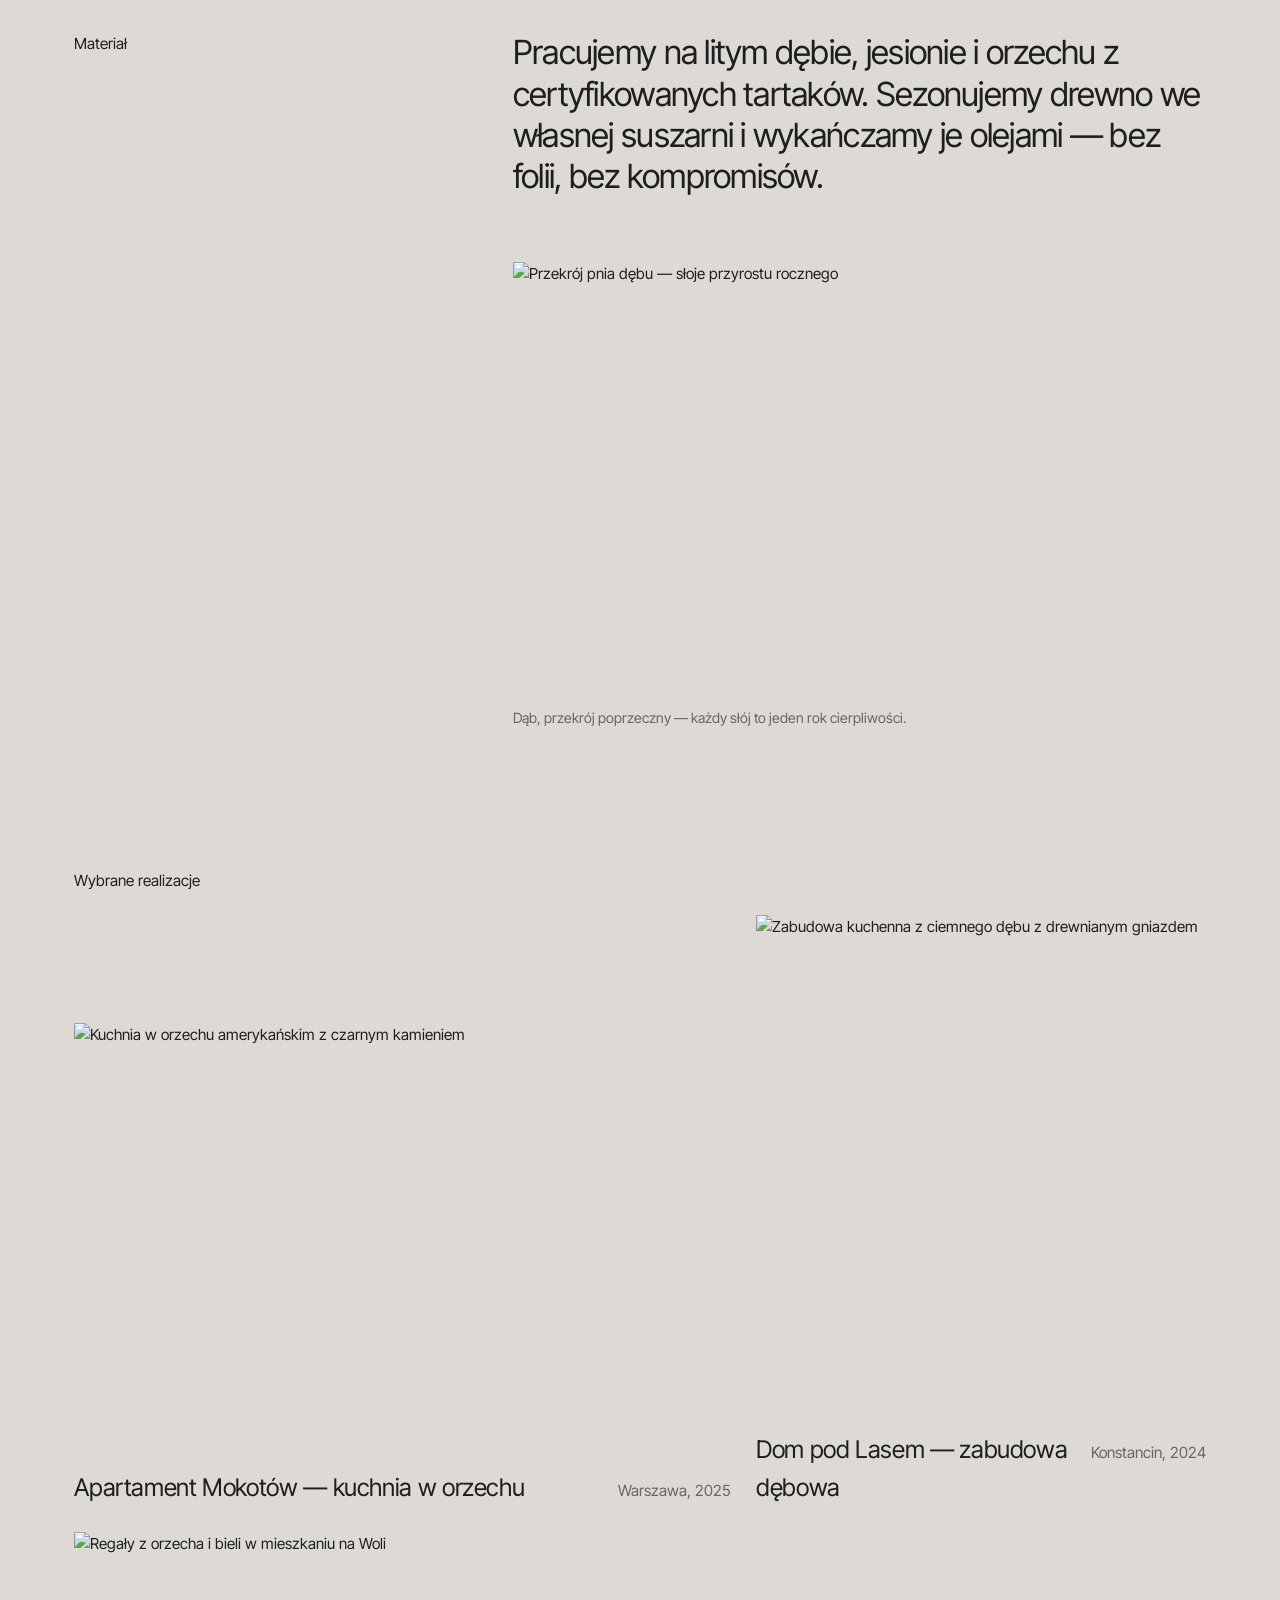
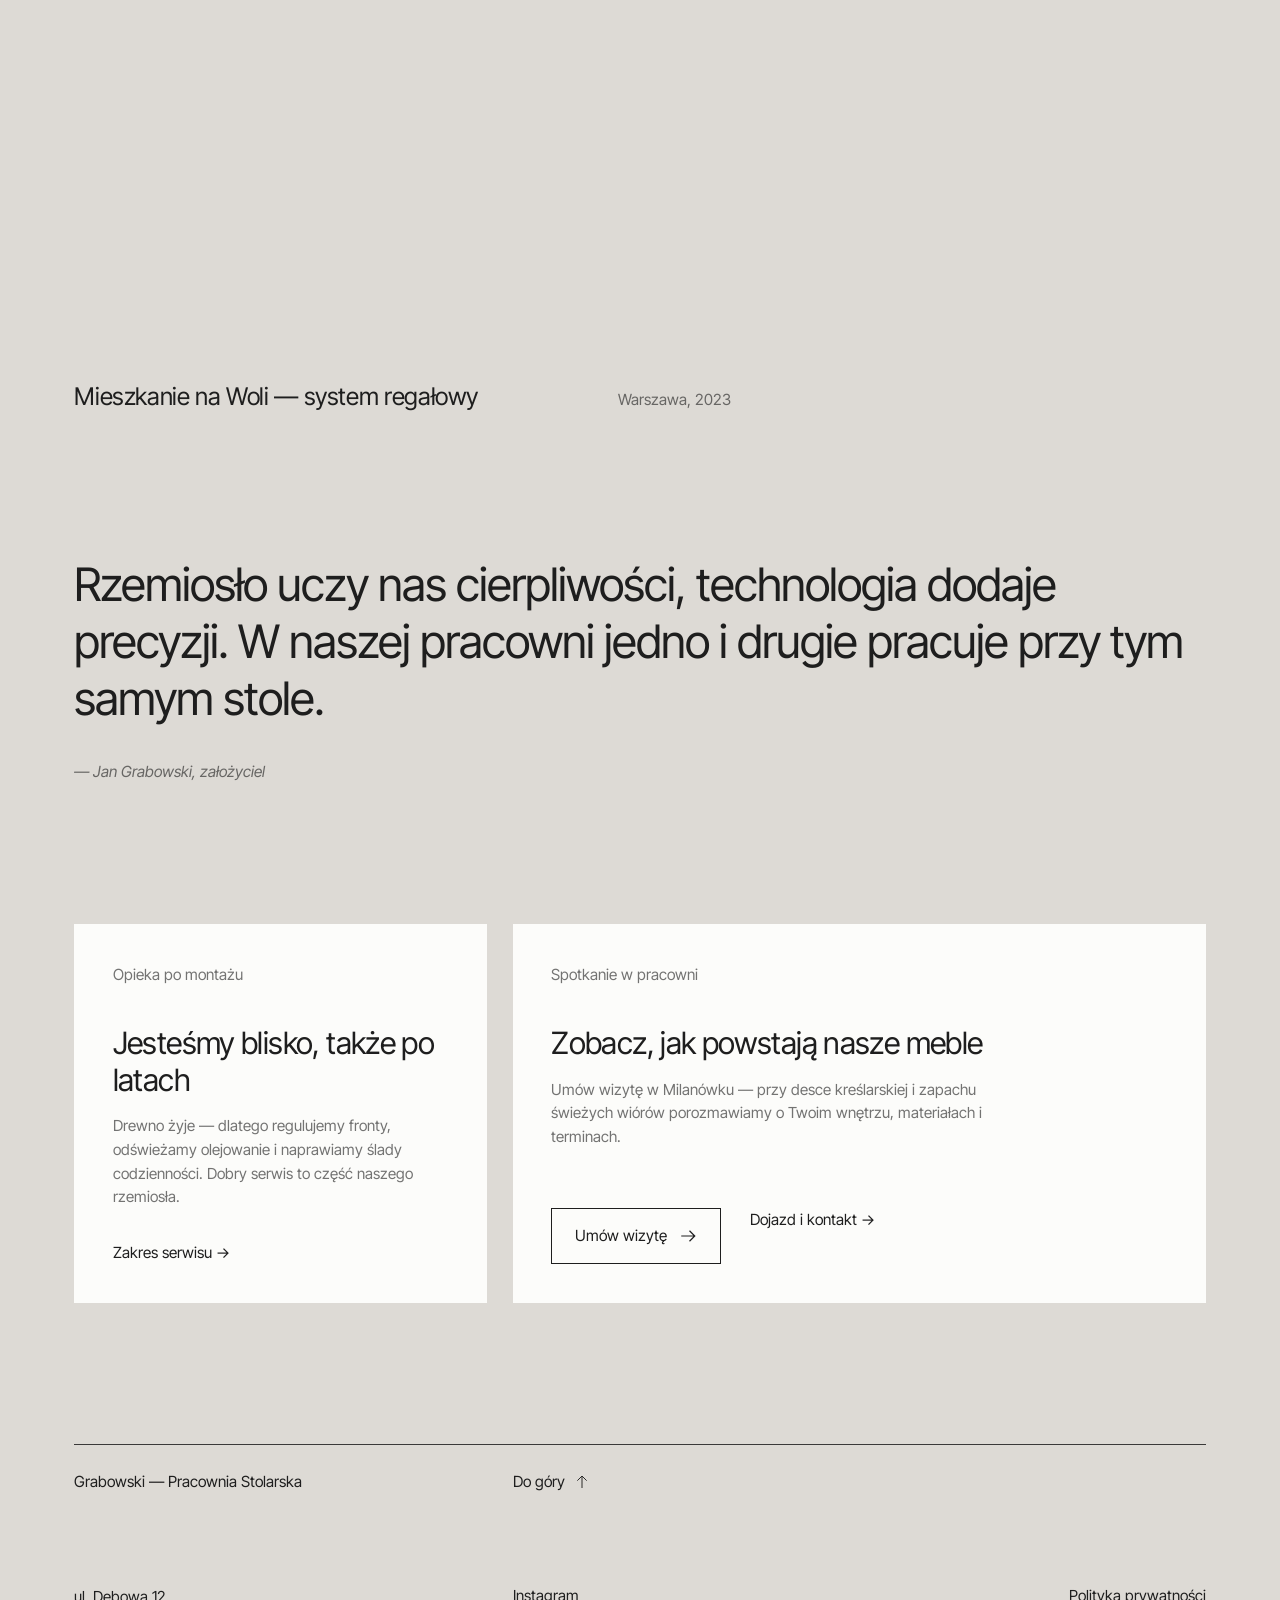
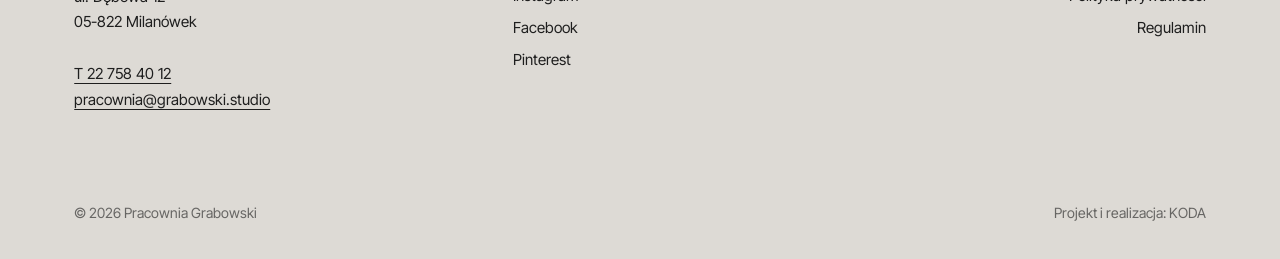
==== commit 4321f946: "Animacja slidera wg zasad animacji: 0.5 s power2.inOut, tekst follow-through Po analizie nagrania uz" ====
--- a/index.html
+++ b/index.html
@@ -178,13 +178,13 @@
               <img src="https://images.unsplash.com/photo-1622372738946-62e02505feb3?w=1400&q=70&auto=format&fit=crop" srcset="https://images.unsplash.com/photo-1622372738946-62e02505feb3?w=700&q=70&auto=format&fit=crop 700w, https://images.unsplash.com/photo-1622372738946-62e02505feb3?w=1100&q=70&auto=format&fit=crop 1100w, https://images.unsplash.com/photo-1622372738946-62e02505feb3?w=1600&q=70&auto=format&fit=crop 1600w" sizes="(max-width: 900px) 100vw, 62vw" alt="Ciemna kuchnia z frezowanymi frontami i drewnianą zabudową" fetchpriority="high" data-speed="auto">
             </figure>
             <figure class="slider__media">
-              <img src="https://images.unsplash.com/photo-1779648596383-fc041f8bd4da?w=1400&q=70&auto=format&fit=crop" srcset="https://images.unsplash.com/photo-1779648596383-fc041f8bd4da?w=700&q=70&auto=format&fit=crop 700w, https://images.unsplash.com/photo-1779648596383-fc041f8bd4da?w=1100&q=70&auto=format&fit=crop 1100w, https://images.unsplash.com/photo-1779648596383-fc041f8bd4da?w=1600&q=70&auto=format&fit=crop 1600w" sizes="(max-width: 900px) 100vw, 62vw" alt="Zabudowa garderobiana z ryflowanego orzecha" loading="lazy" decoding="async" data-speed="auto">
+              <img src="https://images.unsplash.com/photo-1779648596383-fc041f8bd4da?w=1400&q=70&auto=format&fit=crop" srcset="https://images.unsplash.com/photo-1779648596383-fc041f8bd4da?w=700&q=70&auto=format&fit=crop 700w, https://images.unsplash.com/photo-1779648596383-fc041f8bd4da?w=1100&q=70&auto=format&fit=crop 1100w, https://images.unsplash.com/photo-1779648596383-fc041f8bd4da?w=1600&q=70&auto=format&fit=crop 1600w" sizes="(max-width: 900px) 100vw, 62vw" alt="Zabudowa garderobiana z ryflowanego orzecha" decoding="async" data-speed="auto">
             </figure>
             <figure class="slider__media">
-              <img src="https://images.unsplash.com/photo-1772442363851-738a548f6c5c?w=1400&q=70&auto=format&fit=crop" srcset="https://images.unsplash.com/photo-1772442363851-738a548f6c5c?w=700&q=70&auto=format&fit=crop 700w, https://images.unsplash.com/photo-1772442363851-738a548f6c5c?w=1100&q=70&auto=format&fit=crop 1100w, https://images.unsplash.com/photo-1772442363851-738a548f6c5c?w=1600&q=70&auto=format&fit=crop 1600w" sizes="(max-width: 900px) 100vw, 62vw" alt="Stół i krzesła z drewna w popołudniowym świetle" loading="lazy" decoding="async" data-speed="auto">
+              <img src="https://images.unsplash.com/photo-1772442363851-738a548f6c5c?w=1400&q=70&auto=format&fit=crop" srcset="https://images.unsplash.com/photo-1772442363851-738a548f6c5c?w=700&q=70&auto=format&fit=crop 700w, https://images.unsplash.com/photo-1772442363851-738a548f6c5c?w=1100&q=70&auto=format&fit=crop 1100w, https://images.unsplash.com/photo-1772442363851-738a548f6c5c?w=1600&q=70&auto=format&fit=crop 1600w" sizes="(max-width: 900px) 100vw, 62vw" alt="Stół i krzesła z drewna w popołudniowym świetle" decoding="async" data-speed="auto">
             </figure>
             <figure class="slider__media">
-              <img src="https://images.unsplash.com/photo-1590635022668-81cc8696a19d?w=1400&q=70&auto=format&fit=crop" srcset="https://images.unsplash.com/photo-1590635022668-81cc8696a19d?w=700&q=70&auto=format&fit=crop 700w, https://images.unsplash.com/photo-1590635022668-81cc8696a19d?w=1100&q=70&auto=format&fit=crop 1100w, https://images.unsplash.com/photo-1590635022668-81cc8696a19d?w=1600&q=70&auto=format&fit=crop 1600w" sizes="(max-width: 900px) 100vw, 62vw" alt="Próbki gatunków drewna ułożone w mozaikę" loading="lazy" decoding="async" data-speed="auto">
+              <img src="https://images.unsplash.com/photo-1590635022668-81cc8696a19d?w=1400&q=70&auto=format&fit=crop" srcset="https://images.unsplash.com/photo-1590635022668-81cc8696a19d?w=700&q=70&auto=format&fit=crop 700w, https://images.unsplash.com/photo-1590635022668-81cc8696a19d?w=1100&q=70&auto=format&fit=crop 1100w, https://images.unsplash.com/photo-1590635022668-81cc8696a19d?w=1600&q=70&auto=format&fit=crop 1600w" sizes="(max-width: 900px) 100vw, 62vw" alt="Próbki gatunków drewna ułożone w mozaikę" decoding="async" data-speed="auto">
             </figure>
 
             <button class="slider__next" type="button" data-slider-next aria-label="Następny slajd">
--- a/css/style.css
+++ b/css/style.css
@@ -328,14 +328,14 @@
   visibility: hidden;
   pointer-events: none;
   /* crossfade w CSS — niewrażliwy na przerwane tweeny JS */
-  transition: opacity 0.45s ease, visibility 0s linear 0.45s;
+  transition: opacity 0.25s ease, visibility 0s linear 0.25s;
 }
 
 .slider__slide.is-active {
   opacity: 1;
   visibility: visible;
   pointer-events: auto;
-  transition: opacity 0.55s ease 0.15s, visibility 0s;
+  transition: opacity 0.45s ease 0.12s, visibility 0s;
 }
 
 .slider__heading {
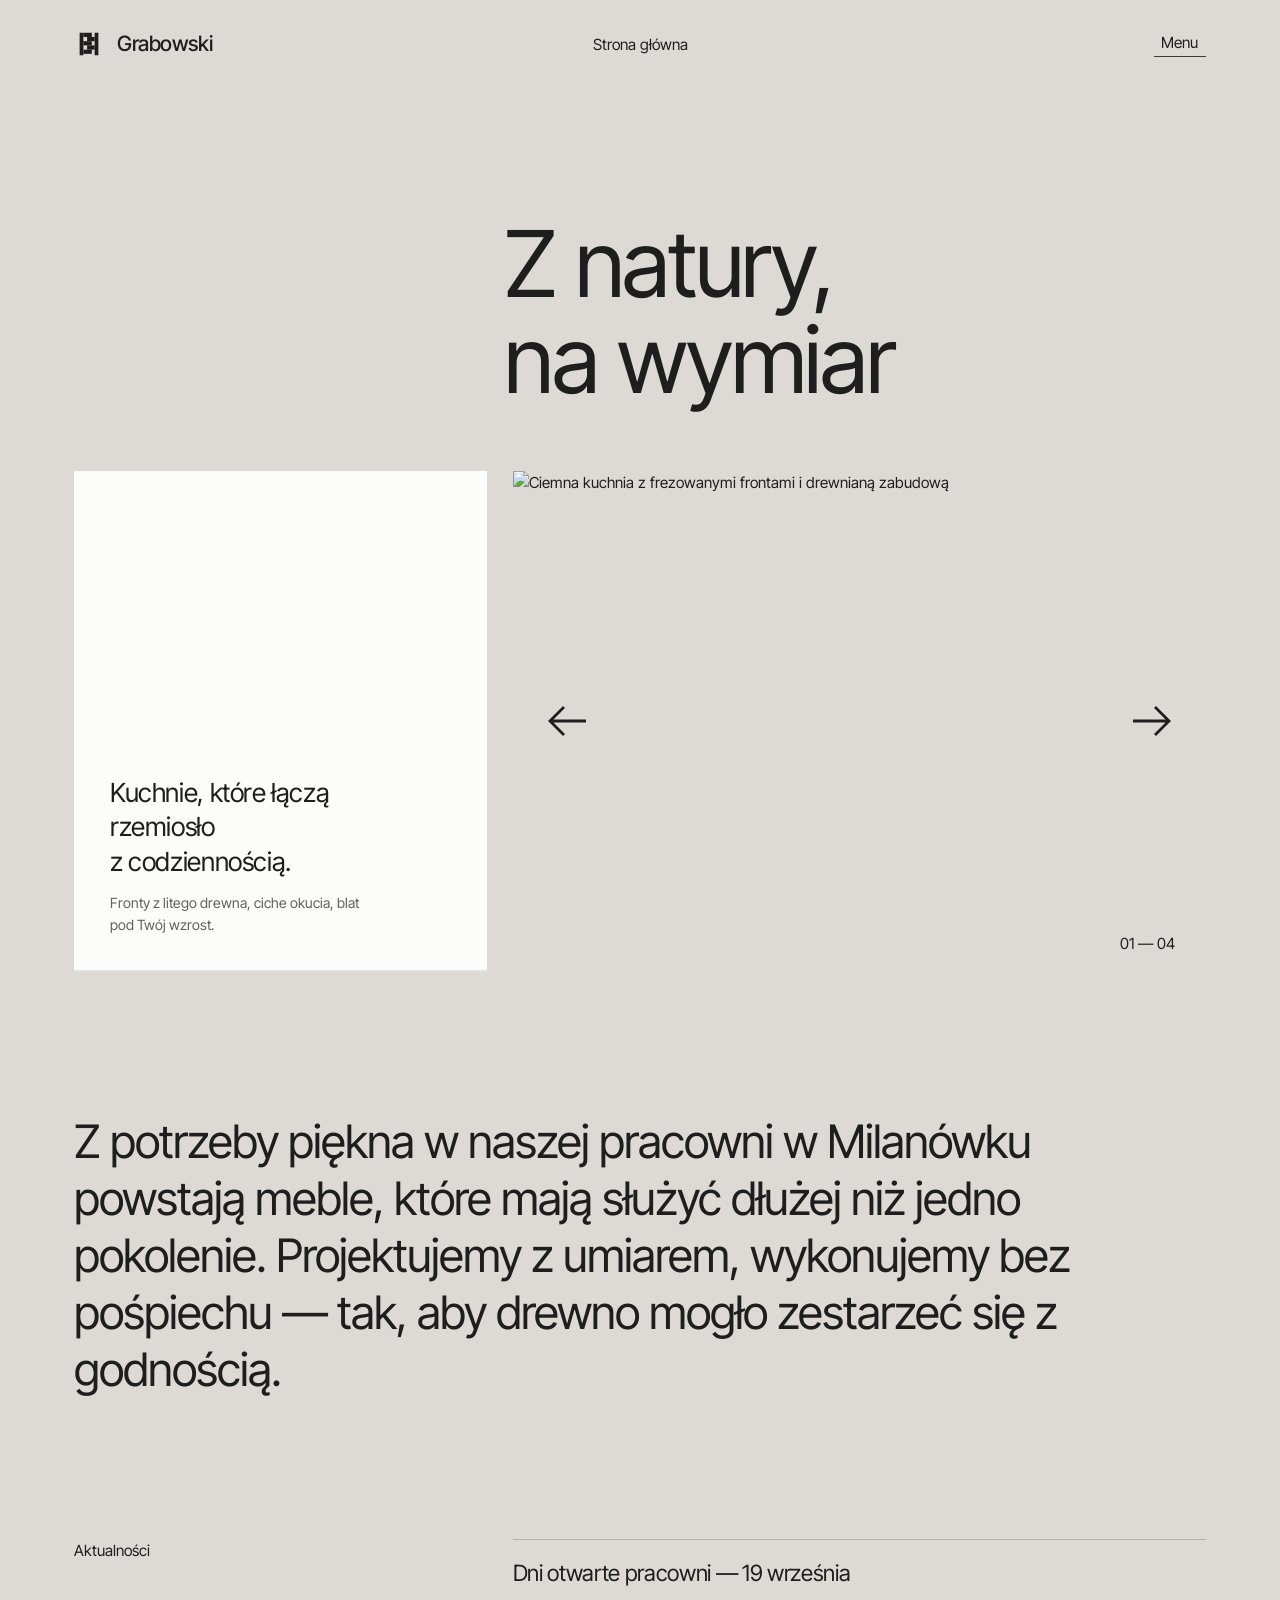
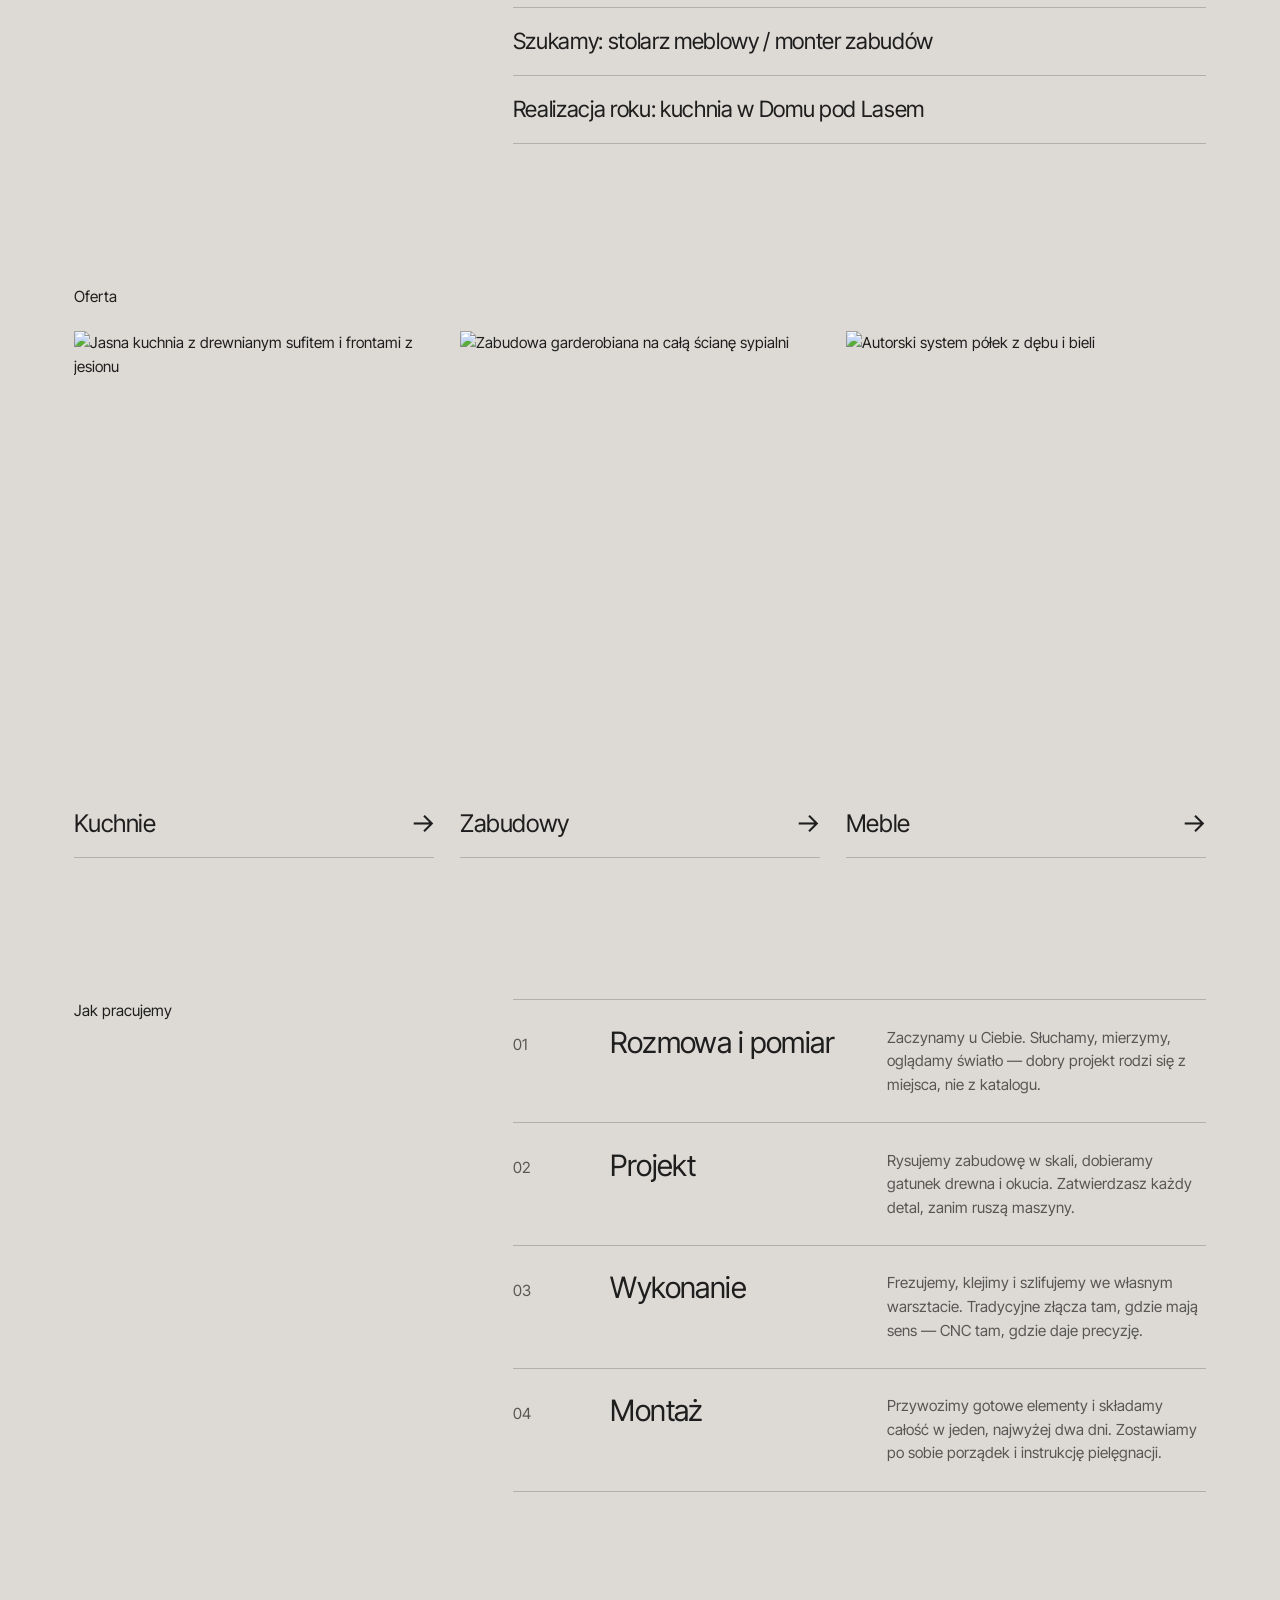
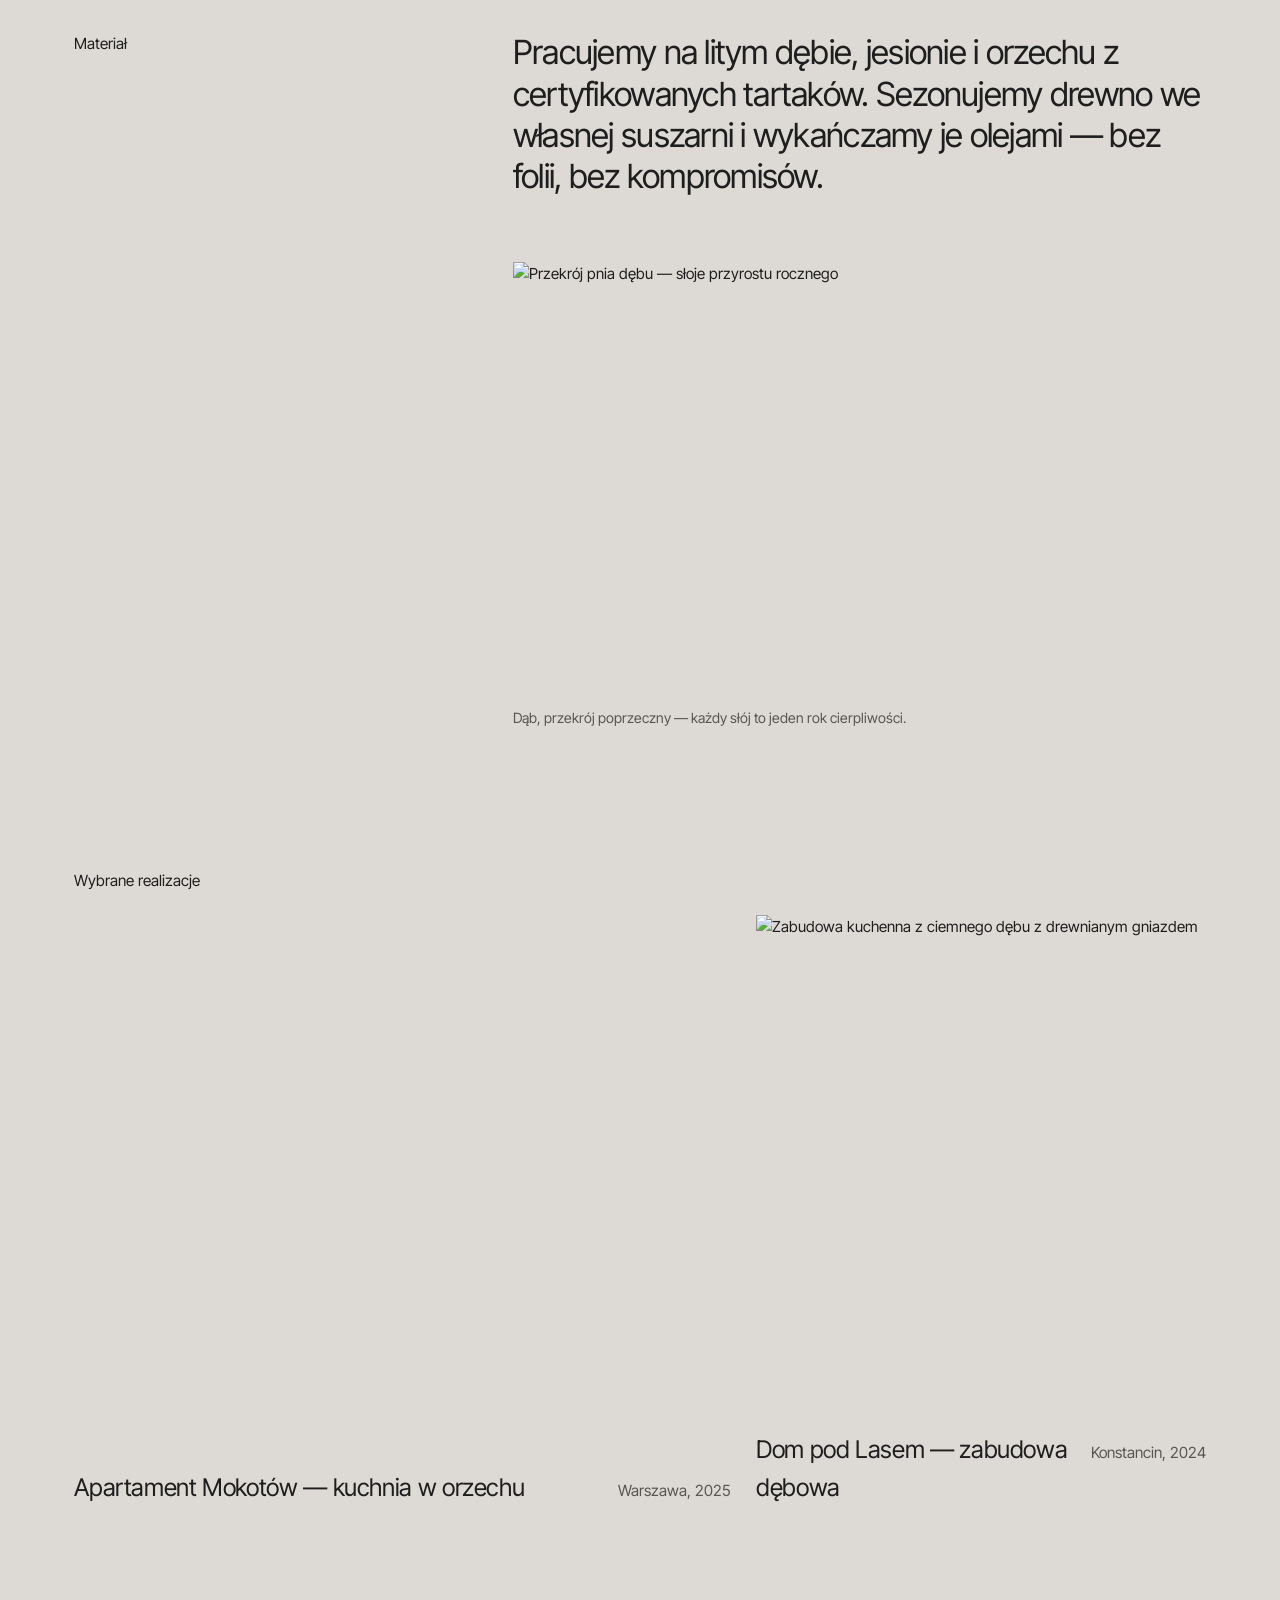
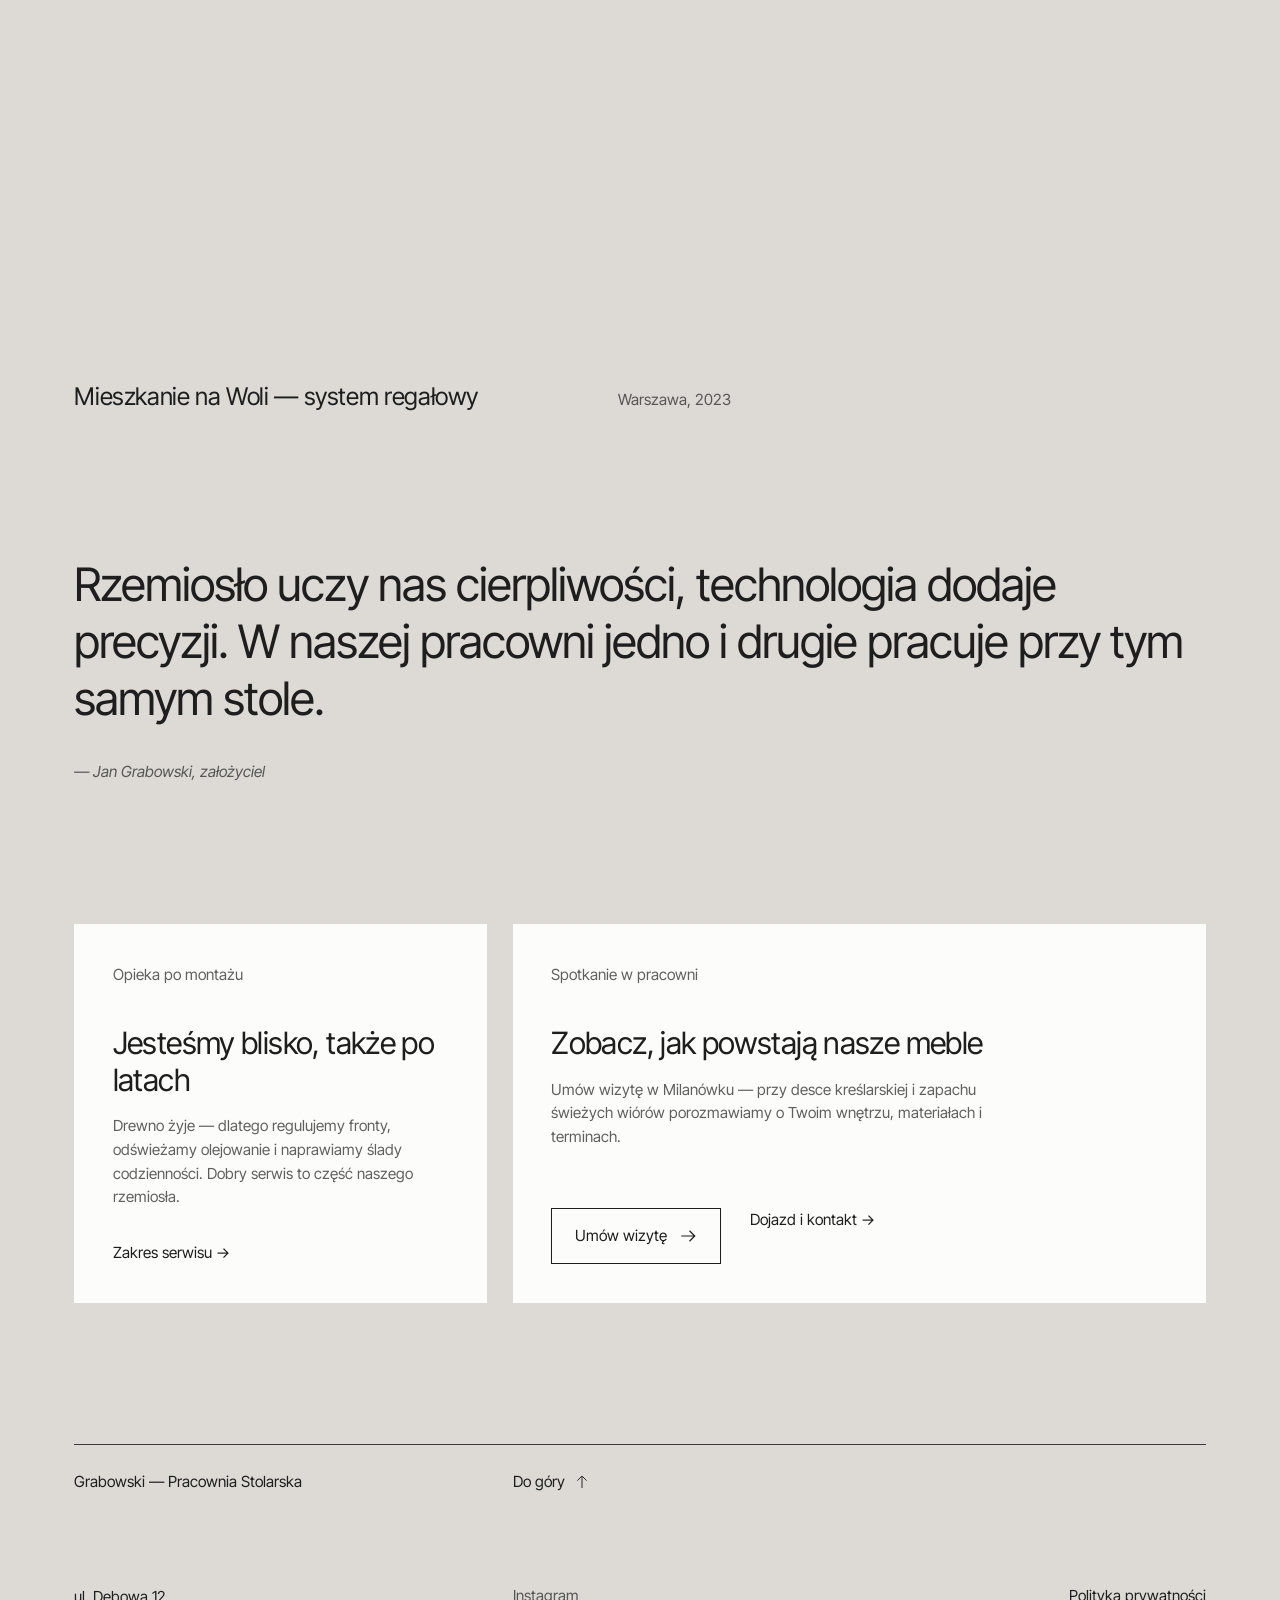
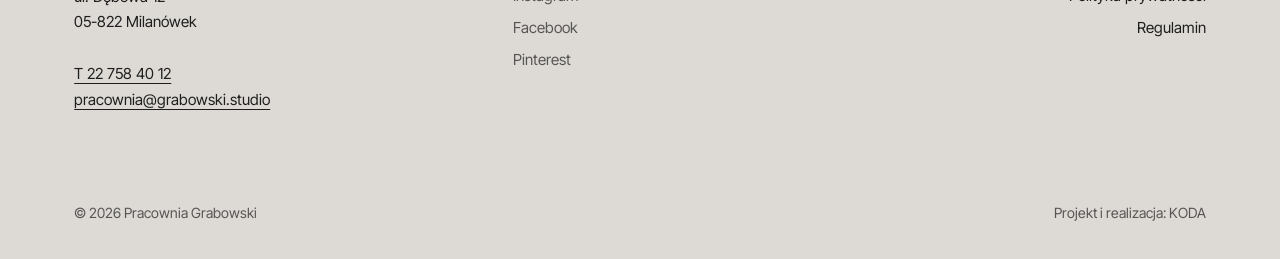
==== commit 2a3564ed: "Pas gotowości do publikacji: a11y (WCAG AA), wydajność, SEO, RODO Dostępność: globalny :focus-visibl" ====
--- a/index.html
+++ b/index.html
@@ -2,21 +2,81 @@
 <html lang="pl">
 <head>
   <meta charset="UTF-8">
-  <meta name="viewport" content="width=device-width, initial-scale=1.0">
+  <meta name="viewport" content="width=device-width, initial-scale=1.0, viewport-fit=cover">
   <title>Grabowski — Pracownia Stolarska | Kuchnie, zabudowy i meble na wymiar</title>
   <meta name="description" content="Pracownia stolarska Grabowski. Projektujemy i wykonujemy kuchnie, zabudowy oraz meble z litego drewna — na wymiar, na pokolenia.">
+  <meta name="author" content="KODA">
+  <meta name="robots" content="index, follow">
+  <link rel="canonical" href="https://kodastrony.github.io/grabowski/">
+  <meta name="theme-color" content="#DDDAD5">
+
+  <!-- Open Graph -->
+  <meta property="og:type" content="website">
+  <meta property="og:locale" content="pl_PL">
+  <meta property="og:site_name" content="Grabowski — Pracownia Stolarska">
+  <meta property="og:url" content="https://kodastrony.github.io/grabowski/">
   <meta property="og:title" content="Grabowski — Pracownia Stolarska">
   <meta property="og:description" content="Kuchnie, zabudowy i meble z litego drewna. Z natury, na wymiar.">
-  <meta property="og:image" content="https://images.unsplash.com/photo-1622372738946-62e02505feb3?w=1200&q=70&auto=format&fit=crop">
-  <link rel="icon" href="data:image/svg+xml,%3Csvg xmlns='http://www.w3.org/2000/svg' viewBox='0 0 64 64'%3E%3Crect width='64' height='64' fill='%23DDDAD5'/%3E%3Cg fill='%231E1E1E'%3E%3Cpath d='M14 10h7v44h-7z'/%3E%3Cpath d='M21 10h17v7H21zM21 25h17v7H21zM21 40h17v7H21z'/%3E%3Cpath d='M43 10h7v44h-7z'/%3E%3Cpath d='M27 17h16v8H27zM27 32h16v8H27zM27 47h16v7H27z' fill='none'/%3E%3Cpath d='M26 17h17v8H26z' opacity='0'/%3E%3Cpath d='M43 17H27v8h16zM43 32H27v8h16z' opacity='0'/%3E%3C/g%3E%3C/svg%3E">
-  <meta name="theme-color" content="#DDDAD5">
+  <meta property="og:image" content="https://images.unsplash.com/photo-1622372738946-62e02505feb3?w=1200&h=630&fit=crop&crop=entropy&q=70&auto=format">
+  <meta property="og:image:width" content="1200">
+  <meta property="og:image:height" content="630">
+  <meta property="og:image:alt" content="Ciemna kuchnia z frezowanymi frontami i drewnianą zabudową">
+
+  <!-- Twitter -->
+  <meta name="twitter:card" content="summary_large_image">
+
+  <!-- Ikony i manifest -->
+  <link rel="icon" href="data:image/svg+xml,%3Csvg xmlns='http://www.w3.org/2000/svg' viewBox='0 0 64 64'%3E%3Crect width='64' height='64' fill='%23DDDAD5'/%3E%3Cg fill='%231E1E1E'%3E%3Crect x='12' y='8' width='8' height='48'/%3E%3Crect x='20' y='8' width='18' height='9'/%3E%3Crect x='20' y='26' width='18' height='9'/%3E%3Crect x='20' y='44' width='18' height='9'/%3E%3Crect x='44' y='8' width='8' height='48'/%3E%3Crect x='28' y='17' width='16' height='9'/%3E%3Crect x='28' y='35' width='16' height='9'/%3E%3C/g%3E%3C/svg%3E">
+  <link rel="apple-touch-icon" href="assets/apple-touch-icon.png">
+  <link rel="manifest" href="site.webmanifest">
+
+  <!-- Połączenia z originami zewnętrznymi -->
   <link rel="preconnect" href="https://fonts.googleapis.com">
   <link rel="preconnect" href="https://fonts.gstatic.com" crossorigin>
   <link rel="preconnect" href="https://images.unsplash.com">
+  <link rel="preconnect" href="https://cdn.jsdelivr.net" crossorigin>
+  <link rel="dns-prefetch" href="https://cdn.jsdelivr.net">
+
+  <!-- Wstępne pobranie obrazu LCP (pierwszy slajd hero-slidera) -->
+  <link rel="preload" as="image"
+        href="https://images.unsplash.com/photo-1622372738946-62e02505feb3?w=1400&q=70&auto=format&fit=crop"
+        imagesrcset="https://images.unsplash.com/photo-1622372738946-62e02505feb3?w=700&q=70&auto=format&fit=crop 700w, https://images.unsplash.com/photo-1622372738946-62e02505feb3?w=1100&q=70&auto=format&fit=crop 1100w, https://images.unsplash.com/photo-1622372738946-62e02505feb3?w=1600&q=70&auto=format&fit=crop 1600w"
+        imagesizes="(max-width: 900px) 100vw, 62vw"
+        fetchpriority="high">
+
   <link href="https://fonts.googleapis.com/css2?family=Inter+Tight:wght@400;500&display=swap" rel="stylesheet">
   <link rel="stylesheet" href="css/style.css">
+
+  <!-- Dane strukturalne -->
+  <script type="application/ld+json">
+  {
+    "@context": "https://schema.org",
+    "@type": "HomeAndConstructionBusiness",
+    "name": "Grabowski — Pracownia Stolarska",
+    "description": "Pracownia stolarska. Kuchnie, zabudowy i meble z litego drewna na wymiar.",
+    "url": "https://kodastrony.github.io/grabowski/",
+    "image": "https://images.unsplash.com/photo-1622372738946-62e02505feb3?w=1200&h=630&fit=crop&crop=entropy&q=70&auto=format",
+    "telephone": "+48227584012",
+    "email": "pracownia@grabowski.studio",
+    "priceRange": "$$$",
+    "address": {
+      "@type": "PostalAddress",
+      "streetAddress": "ul. Dębowa 12",
+      "postalCode": "05-822",
+      "addressLocality": "Milanówek",
+      "addressCountry": "PL"
+    },
+    "openingHoursSpecification": [
+      { "@type": "OpeningHoursSpecification", "dayOfWeek": ["Monday","Tuesday","Wednesday","Thursday","Friday"], "opens": "08:00", "closes": "17:00" },
+      { "@type": "OpeningHoursSpecification", "dayOfWeek": "Saturday", "opens": "09:00", "closes": "13:00" }
+    ],
+    "areaServed": "Warszawa i okolice"
+  }
+  </script>
 </head>
 <body>
+
+  <a class="skip-link" href="#top" data-skip>Przejdź do treści</a>
 
   <!-- ===== INTRO ===== -->
   <div class="intro" data-intro aria-hidden="true">
@@ -66,7 +126,7 @@
           <svg viewBox="0 0 24 24" fill="none" xmlns="http://www.w3.org/2000/svg" aria-hidden="true"><path d="M21 12H4M10 5l-7 7 7 7" stroke="currentColor" stroke-width="1.4"/></svg>
           <span data-roll>Wstecz</span>
         </button>
-        <button class="header__menu-btn" type="button" data-menu-toggle aria-expanded="false" aria-controls="menu">
+        <button class="header__menu-btn" type="button" data-menu-toggle aria-expanded="false" aria-controls="menu" aria-label="Otwórz menu">
           <span class="menu-btn-roll">
             <span class="menu-btn-roll__item">Menu</span>
             <span class="menu-btn-roll__item" aria-hidden="true">Zamknij</span>
@@ -133,7 +193,7 @@
   <div id="smooth-wrapper">
     <div id="smooth-content">
 
-      <main id="top">
+      <main id="top" tabindex="-1">
 
         <!-- ============ WIDOK: STRONA GŁÓWNA ============ -->
         <div class="view" data-view="home">
@@ -187,12 +247,18 @@
               <img src="https://images.unsplash.com/photo-1590635022668-81cc8696a19d?w=1400&q=70&auto=format&fit=crop" srcset="https://images.unsplash.com/photo-1590635022668-81cc8696a19d?w=700&q=70&auto=format&fit=crop 700w, https://images.unsplash.com/photo-1590635022668-81cc8696a19d?w=1100&q=70&auto=format&fit=crop 1100w, https://images.unsplash.com/photo-1590635022668-81cc8696a19d?w=1600&q=70&auto=format&fit=crop 1600w" sizes="(max-width: 900px) 100vw, 62vw" alt="Próbki gatunków drewna ułożone w mozaikę" decoding="async" data-speed="auto">
             </figure>
 
+            <button class="slider__prev" type="button" data-slider-prev aria-label="Poprzedni slajd">
+              <svg viewBox="0 0 24 24" fill="none" xmlns="http://www.w3.org/2000/svg" aria-hidden="true">
+                <path d="M21 12H4M10 5l-7 7 7 7" stroke="currentColor" stroke-width="1.4"/>
+              </svg>
+            </button>
             <button class="slider__next" type="button" data-slider-next aria-label="Następny slajd">
-              <svg viewBox="0 0 24 24" fill="none" xmlns="http://www.w3.org/2000/svg">
+              <svg viewBox="0 0 24 24" fill="none" xmlns="http://www.w3.org/2000/svg" aria-hidden="true">
                 <path d="M3 12h17M14 5l7 7-7 7" stroke="currentColor" stroke-width="1.4"/>
               </svg>
             </button>
-            <div class="slider__count"><span class="slider__count-roll"><span data-slider-count>01</span></span>&nbsp;—&nbsp;04</div>
+            <div class="slider__count" aria-hidden="true"><span class="slider__count-roll"><span data-slider-count>01</span></span>&nbsp;—&nbsp;04</div>
+            <p class="sr-only" aria-live="polite" data-slider-live></p>
           </div>
         </section>
 
@@ -349,7 +415,7 @@
               <h3 class="card__title">Zobacz, jak powstają nasze meble</h3>
               <p class="card__text">Umów wizytę w Milanówku — przy desce kreślarskiej i zapachu świeżych wiórów porozmawiamy o Twoim wnętrzu, materiałach i terminach.</p>
               <div class="card__actions">
-                <a class="btn" href="#/kontakt">Umów wizytę <svg viewBox="0 0 24 24" fill="none" xmlns="http://www.w3.org/2000/svg"><path d="M3 12h17M14 5l7 7-7 7" stroke="currentColor" stroke-width="1.6"/></svg></a>
+                <a class="btn" href="#/kontakt">Umów wizytę <svg viewBox="0 0 24 24" fill="none" xmlns="http://www.w3.org/2000/svg" aria-hidden="true"><path d="M3 12h17M14 5l7 7-7 7" stroke="currentColor" stroke-width="1.6"/></svg></a>
                 <a class="card__link" href="#/kontakt" data-roll>Dojazd i kontakt&nbsp;→</a>
               </div>
             </div>
@@ -360,15 +426,19 @@
 
         <!-- ============ WIDOK: PODSTRONY (renderowane przez JS) ============ -->
         <div class="view" data-view="page" hidden></div>
+
+        <noscript>
+          <p class="noscript-note">Podstrony i formularz korzystają z JavaScriptu. Pełne dane kontaktowe znajdziesz w stopce: ul. Dębowa 12, 05-822 Milanówek · tel. 22&nbsp;758&nbsp;40&nbsp;12 · pracownia@grabowski.studio · pon–pt 8:00–17:00, sob 9:00–13:00.</p>
+        </noscript>
 
         <!-- FOOTER (wspólny) -->
         <footer class="footer container" id="kontakt" data-label="Kontakt">
           <div class="footer__rule"></div>
           <div class="footer__top">
             <span class="footer__name">Grabowski — Pracownia Stolarska</span>
-            <button class="footer__up" type="button" data-to-top>
+            <button class="footer__up" type="button" data-to-top aria-label="Przewiń do góry">
               <span data-roll>Do góry</span>
-              <svg viewBox="0 0 24 24" fill="none" xmlns="http://www.w3.org/2000/svg"><path d="M12 21V4M5 10l7-7 7 7" stroke="currentColor" stroke-width="1.4"/></svg>
+              <svg viewBox="0 0 24 24" fill="none" xmlns="http://www.w3.org/2000/svg" aria-hidden="true"><path d="M12 21V4M5 10l7-7 7 7" stroke="currentColor" stroke-width="1.4"/></svg>
             </button>
           </div>
           <div class="footer__cols">
@@ -379,13 +449,13 @@
               <a href="mailto:pracownia@grabowski.studio" class="footer__contact-link">pracownia@grabowski.studio</a>
             </address>
             <ul class="footer__social">
-              <li><a href="#" data-roll>Instagram</a></li>
-              <li><a href="#" data-roll>Facebook</a></li>
-              <li><a href="#" data-roll>Pinterest</a></li>
+              <li><span class="footer__placeholder" data-roll title="Profil demonstracyjny">Instagram</span></li>
+              <li><span class="footer__placeholder" data-roll title="Profil demonstracyjny">Facebook</span></li>
+              <li><span class="footer__placeholder" data-roll title="Profil demonstracyjny">Pinterest</span></li>
             </ul>
             <ul class="footer__legal">
-              <li><a href="#" data-roll>Polityka prywatności</a></li>
-              <li><a href="#" data-roll>Regulamin</a></li>
+              <li><a href="#/polityka-prywatnosci" data-roll>Polityka prywatności</a></li>
+              <li><a href="#/regulamin" data-roll>Regulamin</a></li>
             </ul>
           </div>
           <div class="footer__bottom">
@@ -398,10 +468,10 @@
     </div>
   </div>
 
-  <script src="https://cdn.jsdelivr.net/npm/gsap@3.13.0/dist/gsap.min.js"></script>
-  <script src="https://cdn.jsdelivr.net/npm/gsap@3.13.0/dist/ScrollTrigger.min.js"></script>
-  <script src="https://cdn.jsdelivr.net/npm/gsap@3.13.0/dist/ScrollSmoother.min.js"></script>
-  <script src="https://cdn.jsdelivr.net/npm/gsap@3.13.0/dist/SplitText.min.js"></script>
-  <script src="js/main.js"></script>
+  <script defer src="https://cdn.jsdelivr.net/npm/gsap@3.13.0/dist/gsap.min.js"></script>
+  <script defer src="https://cdn.jsdelivr.net/npm/gsap@3.13.0/dist/ScrollTrigger.min.js"></script>
+  <script defer src="https://cdn.jsdelivr.net/npm/gsap@3.13.0/dist/ScrollSmoother.min.js"></script>
+  <script defer src="https://cdn.jsdelivr.net/npm/gsap@3.13.0/dist/SplitText.min.js"></script>
+  <script defer src="js/main.js"></script>
 </body>
 </html>
--- a/css/style.css
+++ b/css/style.css
@@ -6,7 +6,8 @@
 :root {
   --bg: #DDDAD5;
   --ink: #1E1E1E;
-  --ink-soft: rgba(30, 30, 30, 0.62);
+  /* 0.70 alpha → 5.25:1 na --bg / 6.04:1 na --card (WCAG AA dla tekstu) */
+  --ink-soft: rgba(30, 30, 30, 0.70);
   --card: #FCFCFA;
   --line: rgba(30, 30, 30, 0.22);
   --line-strong: rgba(30, 30, 30, 0.85);
@@ -49,6 +50,7 @@
 }
 
 img { display: block; width: 100%; height: 100%; object-fit: cover; }
+figure.img-failed { background: #cdc7bc; } /* neutralne wypełnienie, gdy zdjęcie padnie */
 a { color: inherit; text-decoration: none; }
 ul, ol { list-style: none; }
 button { font: inherit; color: inherit; background: none; border: 0; cursor: pointer; }
@@ -58,7 +60,11 @@
 ::selection { background: var(--ink); color: var(--bg); }
 
 .container {
-  padding-inline: var(--pad);
+  /* env() = 0 dopóki viewport-fit=cover nie wpuści treści pod notch;
+     w landscape na urządzeniach z wcięciem podnosi margines do bezpiecznego */
+  padding-inline:
+    max(var(--pad), env(safe-area-inset-left))
+    max(var(--pad), env(safe-area-inset-right));
   max-width: 1760px;
   margin-inline: auto;
 }
@@ -73,6 +79,59 @@
   border: 0;
 }
 
+/* ---------- Widoczny fokus klawiatury (WCAG 2.4.7) ---------- */
+:focus-visible {
+  outline: 2px solid var(--ink);
+  outline-offset: 3px;
+  border-radius: 2px;
+}
+/* myszka nie pokazuje ringu, ale fokus klawiatury — zawsze */
+:focus:not(:focus-visible) { outline: none; }
+
+/* na ciemnym tle (.btn:hover, footer__up:hover itp.) ring w kolorze tła */
+.btn:focus-visible { outline-color: var(--bg); outline-offset: 2px; }
+
+/* pola formularza: zachowujemy podkreślenie + dokładamy ring */
+.form__field input:focus-visible,
+.form__field select:focus-visible,
+.form__field textarea:focus-visible,
+.form__check input:focus-visible {
+  outline: 2px solid var(--ink);
+  outline-offset: 2px;
+}
+
+/* ---------- Skip link ---------- */
+.skip-link {
+  position: fixed;
+  top: 0; left: 0;
+  z-index: 200;
+  margin: 0.6rem;
+  padding: 0.7rem 1.1rem;
+  background: var(--card);
+  color: var(--ink);
+  font-size: var(--fs-label);
+  border: 1px solid var(--ink);
+  transform: translateY(-160%);
+  transition: transform 0.3s var(--ease-out);
+}
+.skip-link:focus {
+  transform: translateY(0);
+  outline: 2px solid var(--ink);
+  outline-offset: 3px;
+}
+
+/* placeholdery linków społecznościowych w stopce (demo — bez profili) */
+.footer__placeholder { cursor: default; color: var(--ink-soft); }
+
+/* komunikat bez JS */
+.noscript-note {
+  margin: 0 auto;
+  padding: var(--sect) var(--pad) 0;
+  max-width: 40em;
+  font-size: var(--fs-news);
+  line-height: 1.5;
+}
+
 /* ============================================================
    INTRO OVERLAY
    ============================================================ */
@@ -119,6 +178,8 @@
   position: fixed;
   top: 0; left: 0; right: 0;
   z-index: 60;
+  /* tło chowa się pod notch (paint za paddingiem), treść siada poniżej wcięcia */
+  padding-top: env(safe-area-inset-top);
   transition: background-color 0.4s var(--ease-out);
 }
 
@@ -214,7 +275,7 @@
   z-index: 55;
   background: var(--card);
   padding-top: clamp(5.5rem, 9vw, 7.5rem);
-  padding-bottom: clamp(2.5rem, 4vw, 4rem);
+  padding-bottom: max(clamp(2.5rem, 4vw, 4rem), env(safe-area-inset-bottom));
   /* pozycję startową (yPercent: -101) ustawia GSAP — nie dublować w CSS,
      bo computed matrix w px zatruwa cache transformów GSAP-a */
   visibility: hidden;
@@ -374,8 +435,12 @@
   overflow: hidden;
   aspect-ratio: 13 / 9.4;
   max-height: 74vh;
-  cursor: none;
-}
+}
+
+/* własny kursor chowa natywny tylko gdy JS realnie go uruchomił
+   (nie: reduced-motion, brak JS, touch) */
+.has-custom-cursor .slider__stage,
+.has-custom-cursor .pslider__viewport { cursor: none; }
 
 .slider__media {
   position: absolute;
@@ -388,9 +453,9 @@
 
 .slider__media img { will-change: transform; }
 
-.slider__next {
+.slider__next,
+.slider__prev {
   position: absolute;
-  right: clamp(1rem, 2.4vw, 2.2rem);
   top: 50%;
   transform: translateY(-50%);
   width: 48px; height: 48px;
@@ -398,7 +463,11 @@
   z-index: 3;
 }
 
-.slider__next svg { width: 100%; height: 100%; }
+.slider__next { right: clamp(1rem, 2.4vw, 2.2rem); }
+.slider__prev { left: clamp(1rem, 2.4vw, 2.2rem); }
+
+.slider__next svg,
+.slider__prev svg { width: 100%; height: 100%; }
 
 .slider__count {
   position: absolute;
@@ -500,10 +569,9 @@
 
 .teaser__media img {
   transition: transform 1.3s var(--ease-out);
-  will-change: transform;
-}
-
-.teaser:hover .teaser__media img { transform: scale(1.055); }
+}
+
+.teaser:hover .teaser__media img { transform: scale(1.055); will-change: transform; }
 
 .teaser__title {
   margin-top: 0.95rem;
@@ -592,10 +660,9 @@
 
 .work__media img {
   transition: transform 1.3s var(--ease-out);
-  will-change: transform;
-}
-
-.work:hover .work__media img { transform: scale(1.05); }
+}
+
+.work:hover .work__media img { transform: scale(1.05); will-change: transform; }
 
 .work__meta {
   margin-top: 0.95rem;
@@ -773,7 +840,6 @@
   overflow: hidden;
   aspect-ratio: 16 / 8.4;
   max-height: 78vh;
-  cursor: none;
 }
 
 .pslider__media {
@@ -819,6 +885,40 @@
    ============================================================ */
 .page-section { padding-top: var(--sect); }
 
+/* ---------- Strony prawne (RODO / regulamin) ---------- */
+.legal { display: flex; flex-direction: column; }
+
+.legal__block {
+  display: grid;
+  grid-template-columns: 36.5% 1fr;
+  gap: var(--gap);
+  align-items: start;
+  padding-block: 1.6rem;
+  border-top: 1px solid var(--line);
+}
+
+.legal__block:last-child { border-bottom: 1px solid var(--line); }
+
+.legal__h {
+  font-size: var(--fs-h3);
+  font-weight: 400;
+  letter-spacing: -0.015em;
+  line-height: 1.2;
+}
+
+.legal__body { color: var(--ink-soft); max-width: 62ch; }
+.legal__body p + p { margin-top: 1rem; }
+.legal__body a {
+  color: var(--ink);
+  text-decoration: underline;
+  text-underline-offset: 4px;
+  text-decoration-thickness: 1px;
+}
+
+@media (max-width: 900px) {
+  .legal__block { grid-template-columns: 1fr; gap: 0.6rem; }
+}
+
 .pgrid {
   margin-top: 1.4rem;
   display: grid;
@@ -886,46 +986,6 @@
 .hgallery--static .hgallery__item { height: auto; max-width: 56rem; }
 .hgallery--static .hgallery__item img { aspect-ratio: 3 / 2; }
 .hgallery--static .hgallery__item--text { width: min(40rem, 100%); padding: 0 0 1rem; }
-
-/* kafel końcowy galerii — nawigacja dalej */
-.hgallery__item--end {
-  width: clamp(21rem, 40vw, 36rem);
-  display: flex;
-  flex-direction: column;
-  justify-content: center;
-  align-items: flex-start;
-  gap: 1rem;
-  padding-inline: clamp(1.5rem, 4vw, 4rem) var(--pad);
-}
-
-.hgallery__end-label {
-  font-size: var(--fs-label);
-  color: var(--ink-soft);
-}
-
-.hgallery__end-next {
-  display: inline-flex;
-  align-items: center;
-  gap: 1.2rem;
-  font-size: clamp(1.6rem, 2.6vw, 2.5rem);
-  letter-spacing: -0.02em;
-  line-height: 1.15;
-}
-
-.hgallery__end-next svg {
-  width: clamp(26px, 2.6vw, 38px);
-  height: auto;
-  flex: none;
-  transition: transform 0.45s var(--ease-out);
-}
-
-.hgallery__end-next:hover svg { transform: translateX(10px); }
-
-.hgallery__end-next--home:hover svg { transform: translateX(-10px); }
-
-.hgallery__end-label--second { margin-top: 1.6rem; }
-
-.hgallery--static .hgallery__item--end { width: 100%; padding-inline: 0; }
 
 /* metryka projektu */
 .pmeta { padding-top: var(--sect); }
@@ -969,6 +1029,8 @@
 
 .pnext__link:hover svg { transform: translateX(10px); }
 
+.pnext__home { margin-top: 1.6rem; }
+
 /* ============================================================
    FILOZOFIA — banner + tematy
    ============================================================ */
@@ -1100,13 +1162,13 @@
 .form__field select,
 .form__field textarea {
   font: inherit;
+  font-size: 16px; /* >=16px = brak auto-zoomu iOS przy fokusie */
   color: var(--ink);
   background: transparent;
   border: 0;
   border-bottom: 1px solid var(--line-strong);
   padding: 0.55rem 0;
   border-radius: 0;
-  outline: none;
   transition: border-color 0.3s;
 }
 
@@ -1217,7 +1279,10 @@
   .js .header { opacity: 1; }
   .intro { display: none; }
   *, *::before, *::after { transition-duration: 0.01ms !important; animation-duration: 0.01ms !important; }
-  .slider__stage { cursor: auto; }
+  .slider__stage, .pslider__viewport { cursor: auto; }
+  /* spójnie z kontraktem reduced-motion: brak skoku skali na hover */
+  .teaser:hover .teaser__media img,
+  .work:hover .work__media img { transform: none; }
 }
 
 /* ============================================================
@@ -1286,7 +1351,6 @@
   .pgrid { grid-template-columns: 1fr; gap: 2.6rem; }
   .hgallery__track { height: clamp(18rem, 52svh, 30rem); }
   .hgallery__item--text { width: min(78vw, 22rem); }
-  .hgallery__item--end { width: min(86vw, 24rem); }
   .pmeta__grid { grid-template-columns: 1fr; gap: 1.2rem; }
   .header__back span { display: none; }
 
@@ -1305,3 +1369,13 @@
   .material__figure { width: 100%; }
   .work__meta { flex-direction: column; gap: 0.25rem; }
 }
+
+/* niskie ekrany (telefon w poziomie) — menu bez tłoku, zawsze przewijalne */
+@media (max-height: 560px) {
+  .menu {
+    padding-top: clamp(4.25rem, 8vh, 5.5rem);
+    padding-bottom: max(1.5rem, env(safe-area-inset-bottom));
+  }
+  .menu__grid { gap: 1.4rem; }
+  .menu__list { gap: 0.7rem; margin-top: 0.9rem; }
+}
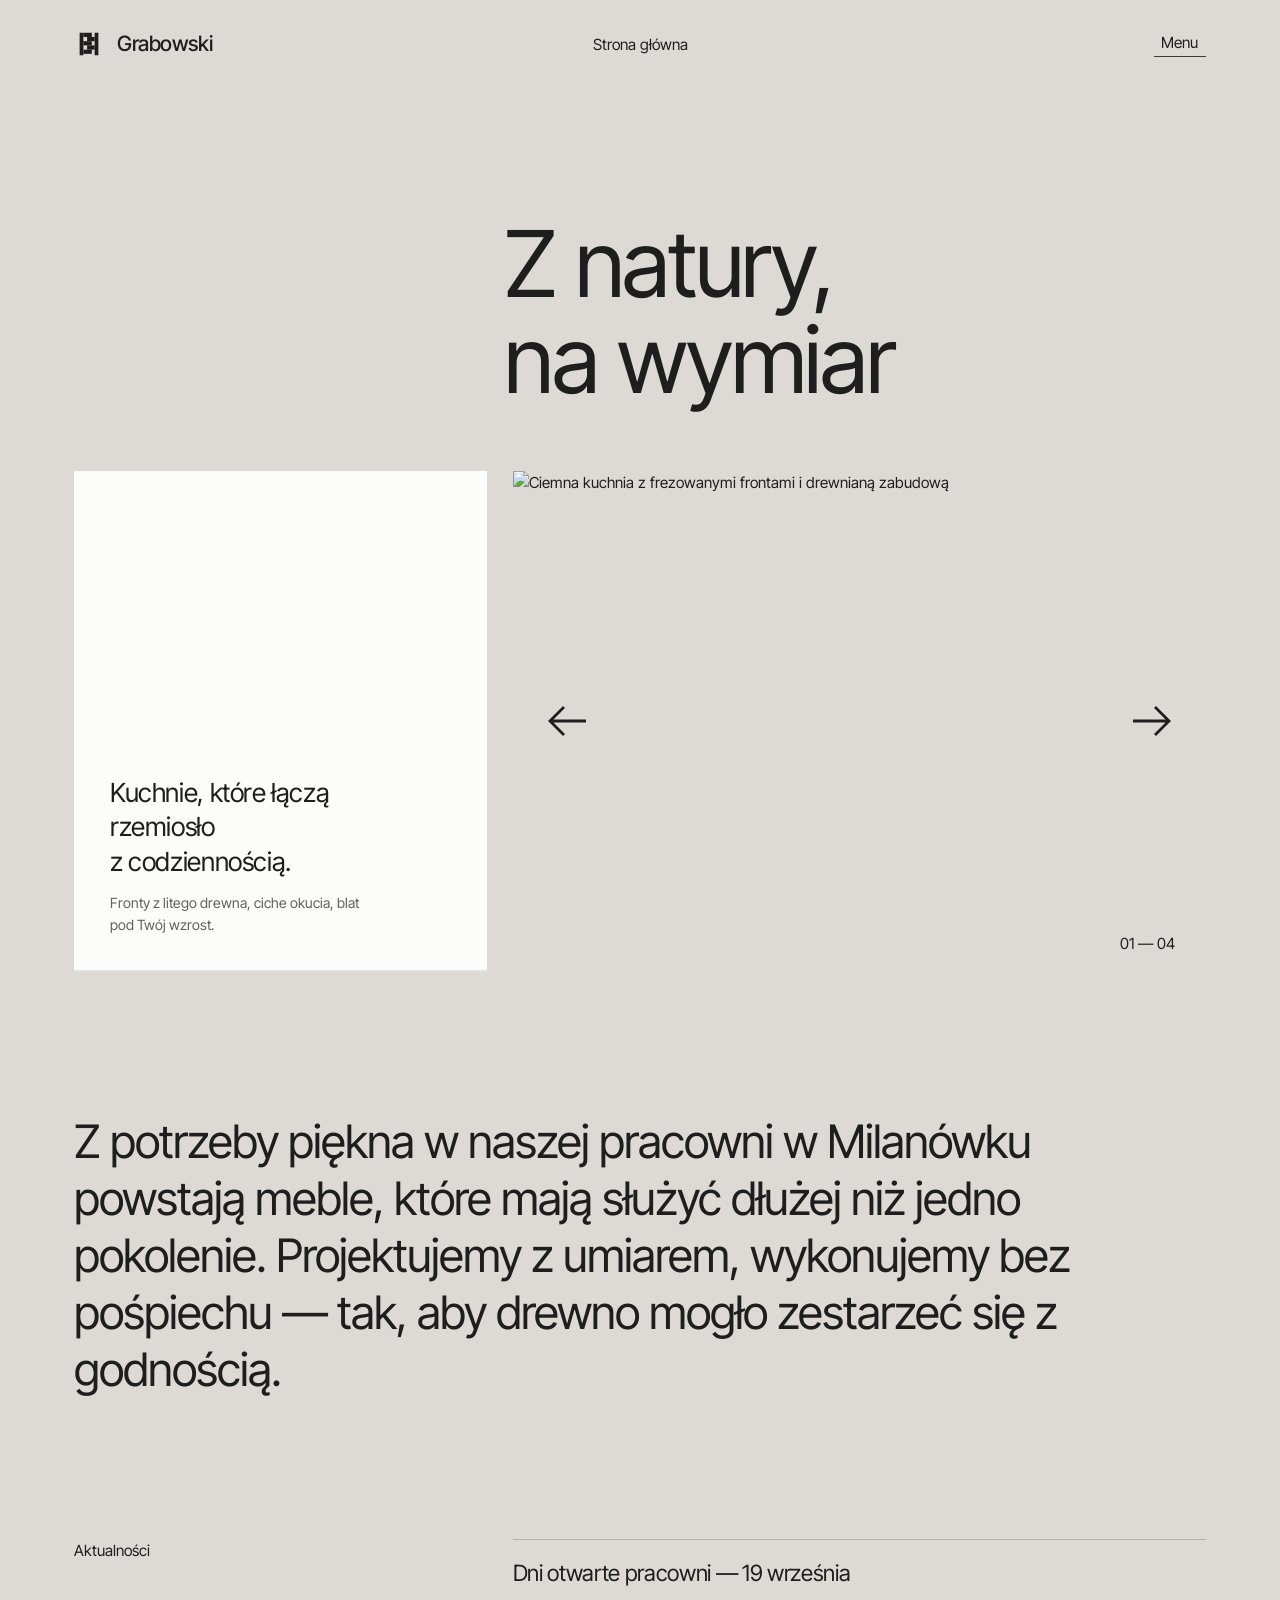
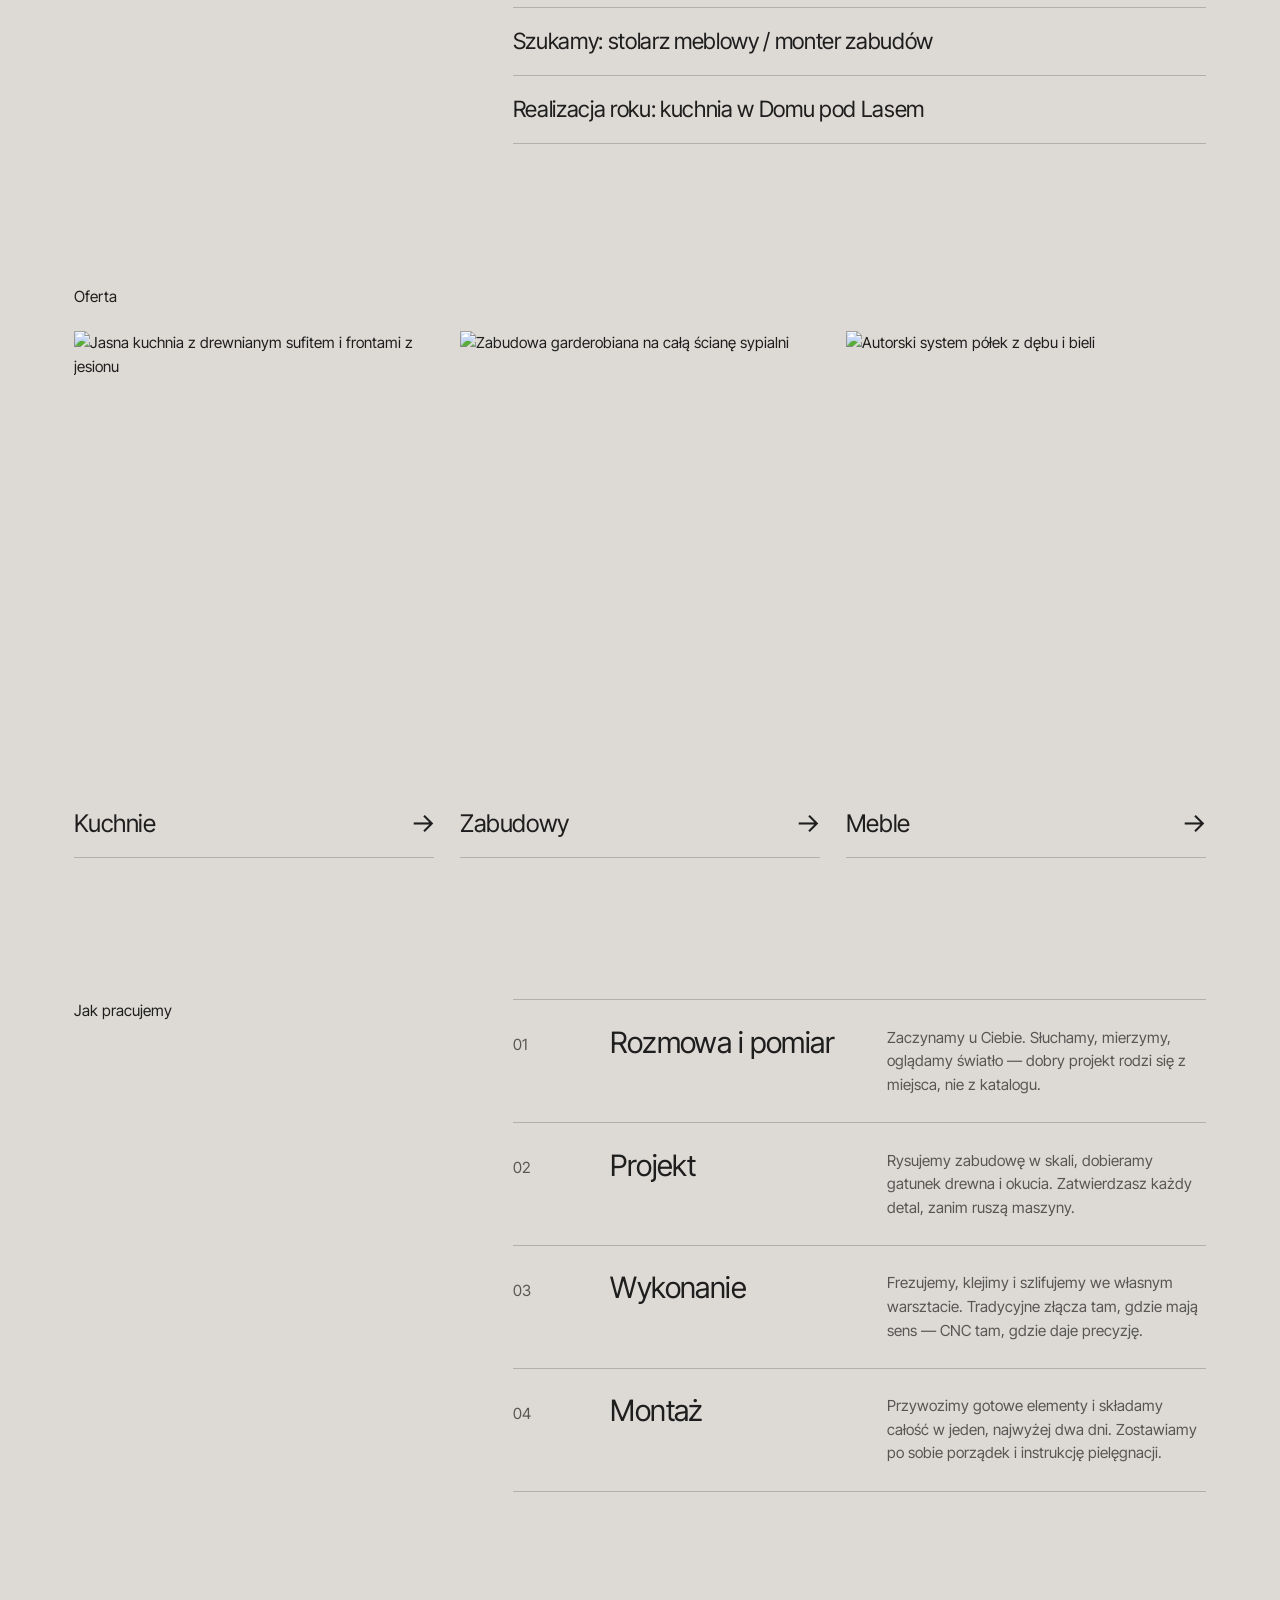
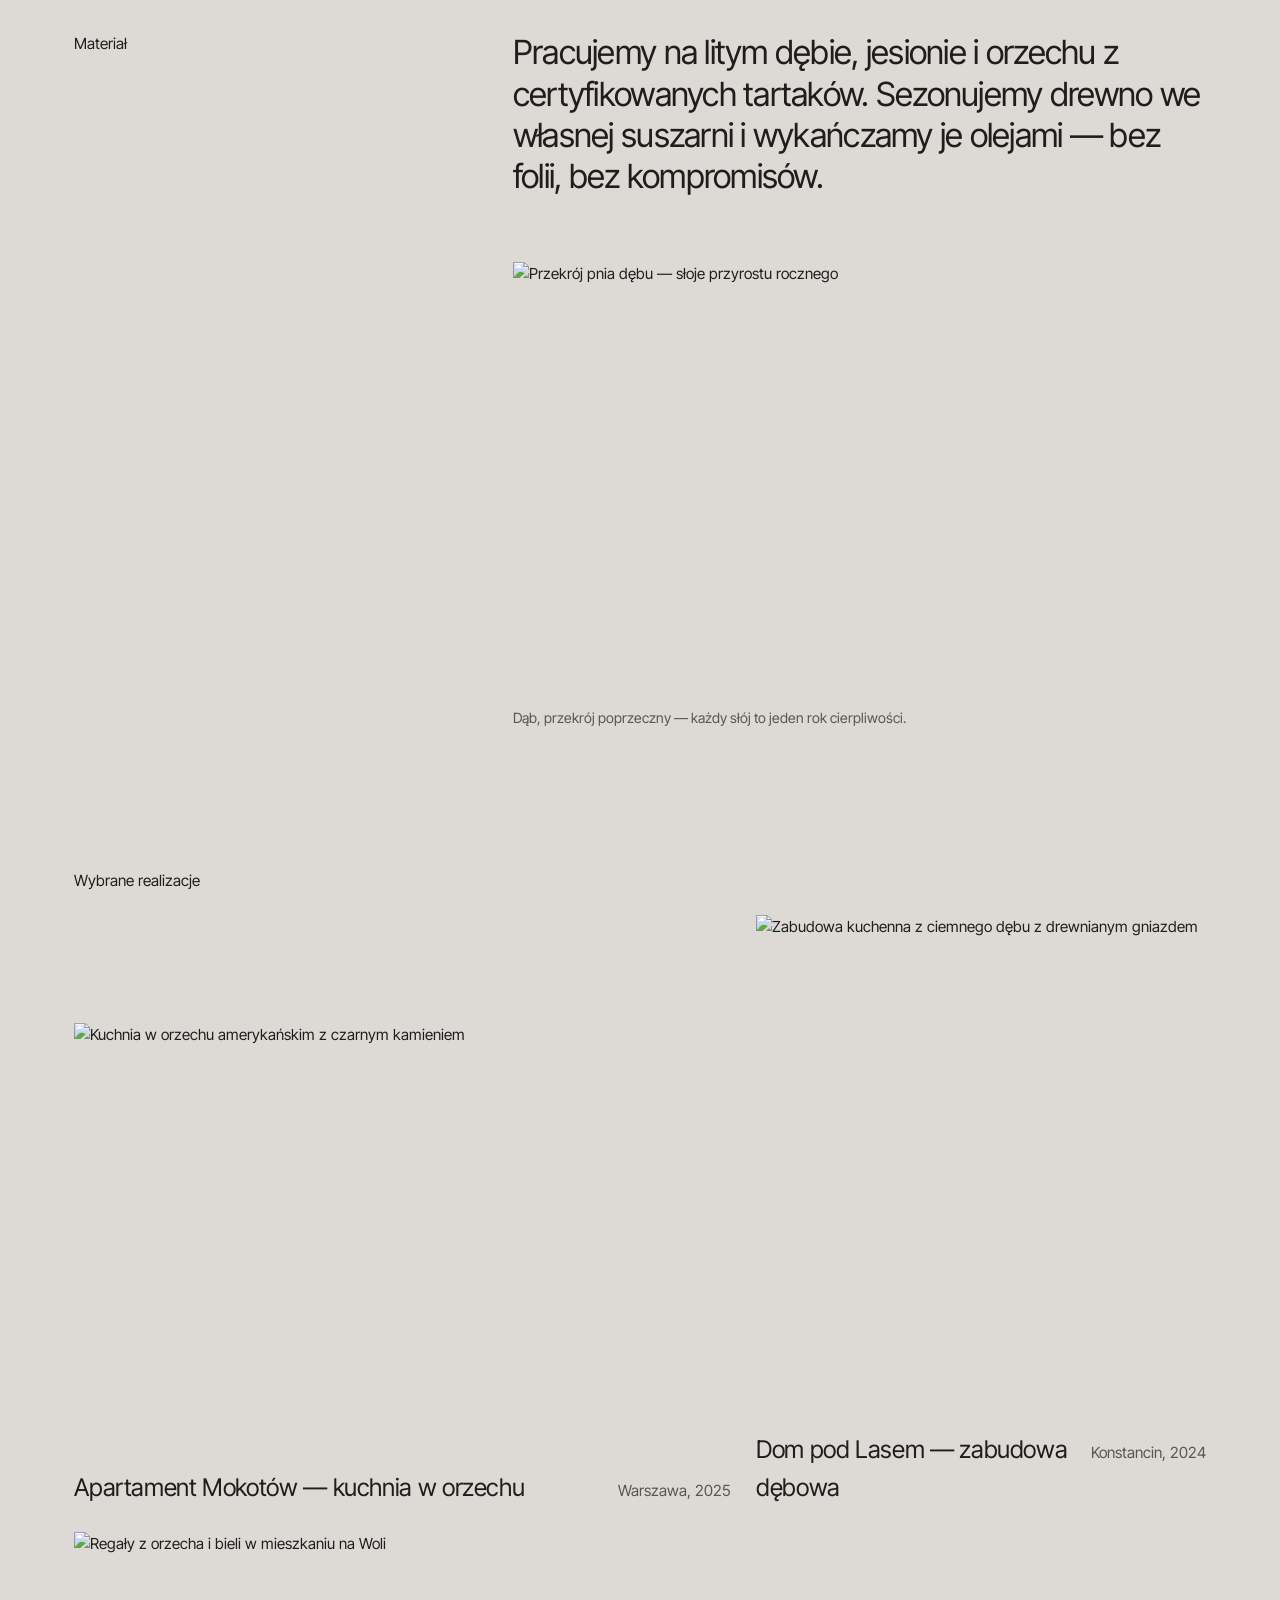
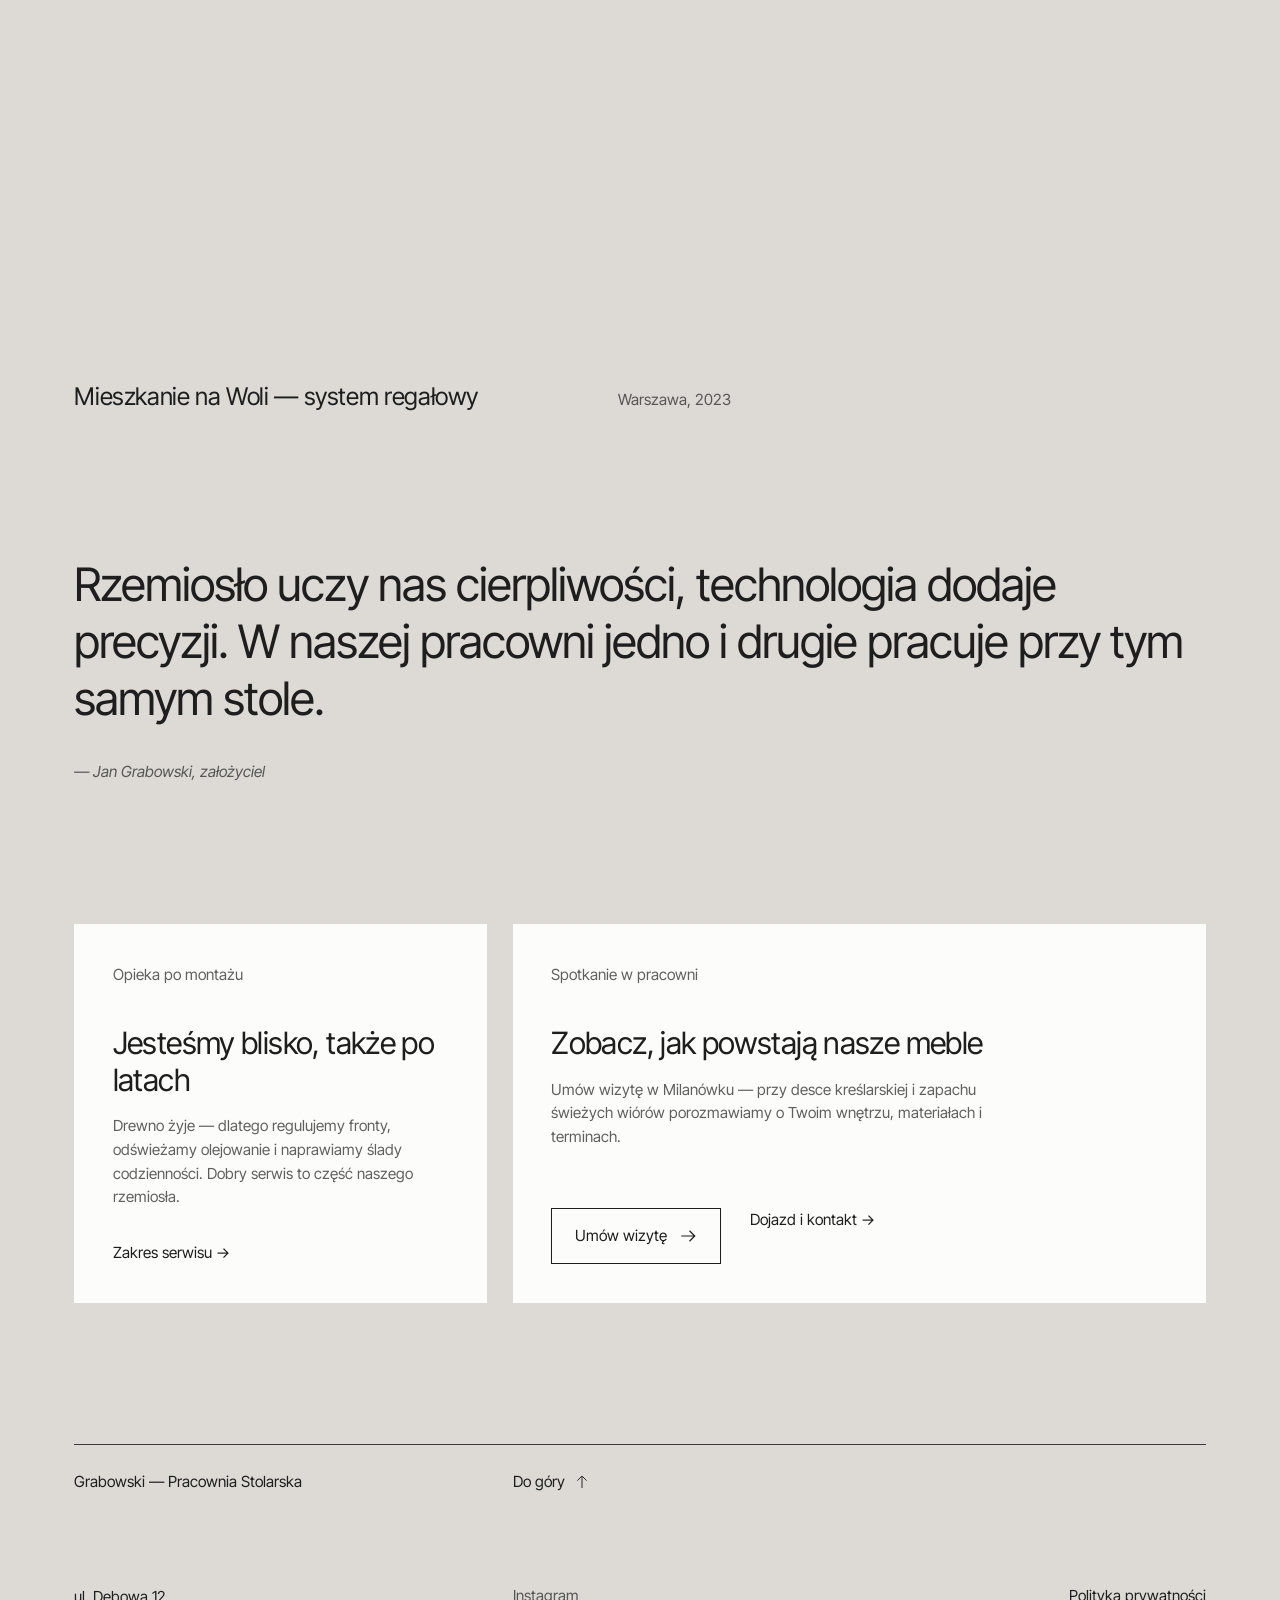
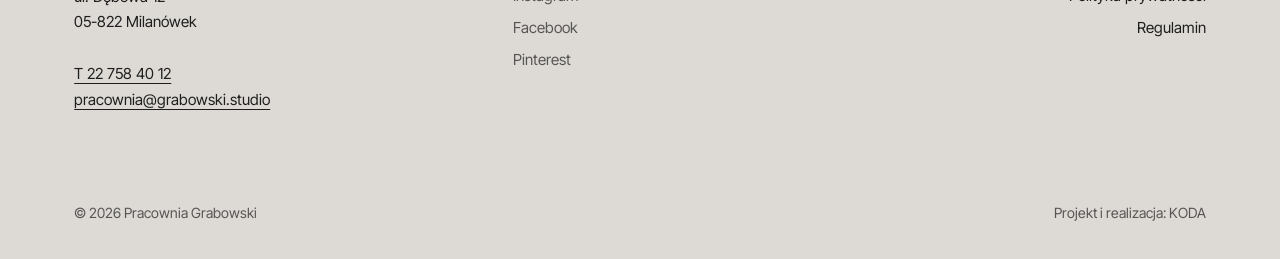
==== commit 46f17fe1: "SEO: kanoniczne URL github.io -> grabowski.kodastrony.pl canonical + og:url + og:image + twitter + J" ====
--- a/index.html
+++ b/index.html
@@ -7,14 +7,14 @@
   <meta name="description" content="Pracownia stolarska Grabowski. Projektujemy i wykonujemy kuchnie, zabudowy oraz meble z litego drewna — na wymiar, na pokolenia.">
   <meta name="author" content="KODA">
   <meta name="robots" content="index, follow">
-  <link rel="canonical" href="https://kodastrony.github.io/grabowski/">
+  <link rel="canonical" href="https://grabowski.kodastrony.pl/">
   <meta name="theme-color" content="#DDDAD5">
 
   <!-- Open Graph -->
   <meta property="og:type" content="website">
   <meta property="og:locale" content="pl_PL">
   <meta property="og:site_name" content="Grabowski — Pracownia Stolarska">
-  <meta property="og:url" content="https://kodastrony.github.io/grabowski/">
+  <meta property="og:url" content="https://grabowski.kodastrony.pl/">
   <meta property="og:title" content="Grabowski — Pracownia Stolarska">
   <meta property="og:description" content="Kuchnie, zabudowy i meble z litego drewna. Z natury, na wymiar.">
   <meta property="og:image" content="https://images.unsplash.com/photo-1622372738946-62e02505feb3?w=1200&h=630&fit=crop&crop=entropy&q=70&auto=format">
@@ -54,7 +54,7 @@
     "@type": "HomeAndConstructionBusiness",
     "name": "Grabowski — Pracownia Stolarska",
     "description": "Pracownia stolarska. Kuchnie, zabudowy i meble z litego drewna na wymiar.",
-    "url": "https://kodastrony.github.io/grabowski/",
+    "url": "https://grabowski.kodastrony.pl/",
     "image": "https://images.unsplash.com/photo-1622372738946-62e02505feb3?w=1200&h=630&fit=crop&crop=entropy&q=70&auto=format",
     "telephone": "+48227584012",
     "email": "pracownia@grabowski.studio",
--- a/css/style.css
+++ b/css/style.css
@@ -329,7 +329,9 @@
   transform: scale(0.6);
 }
 
-.cursor svg { width: 22px; height: 22px; }
+.cursor svg { width: 22px; height: 22px; transition: transform 0.3s cubic-bezier(0.65, 0, 0.35, 1); }
+/* lewa połowa strefy → strzałka obraca się w lewo (nawigacja wstecz) */
+.cursor.is-left svg { transform: scaleX(-1); }
 
 @media (hover: none), (pointer: coarse) {
   .cursor { display: none; }
